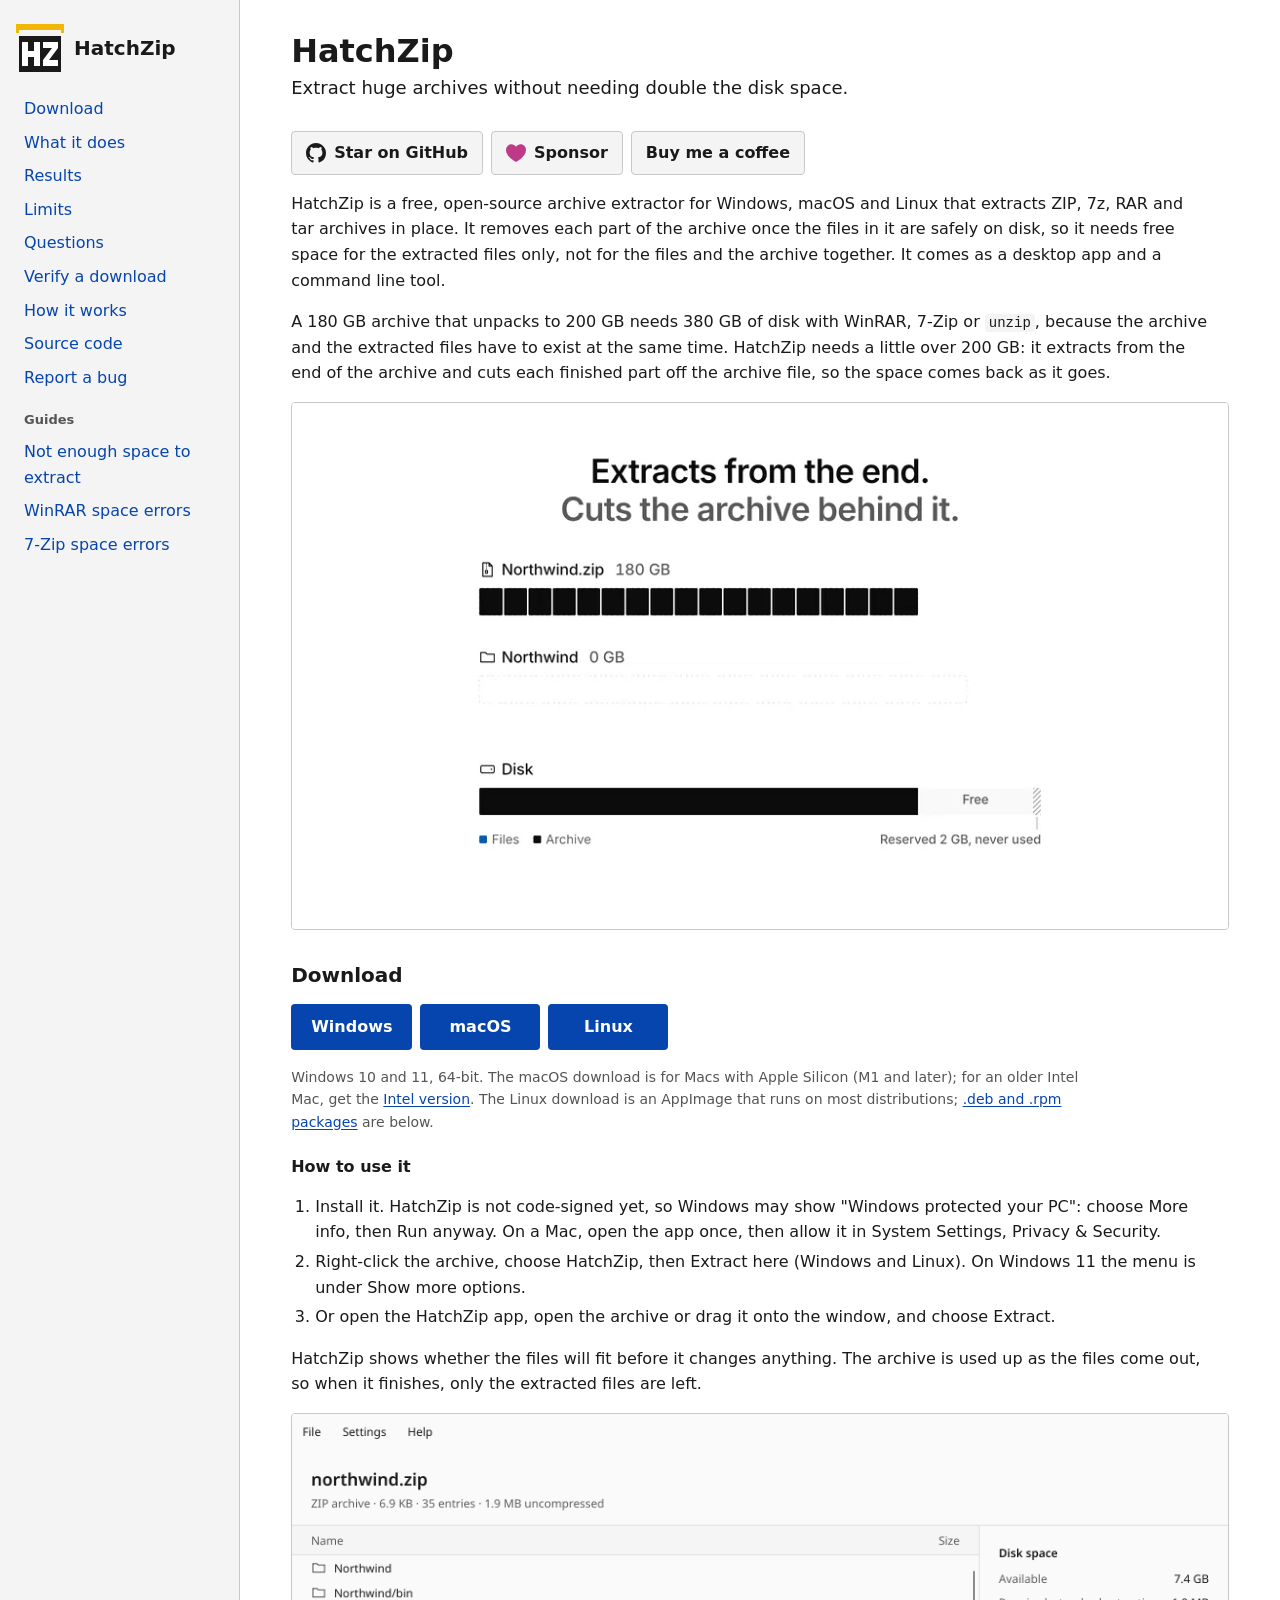
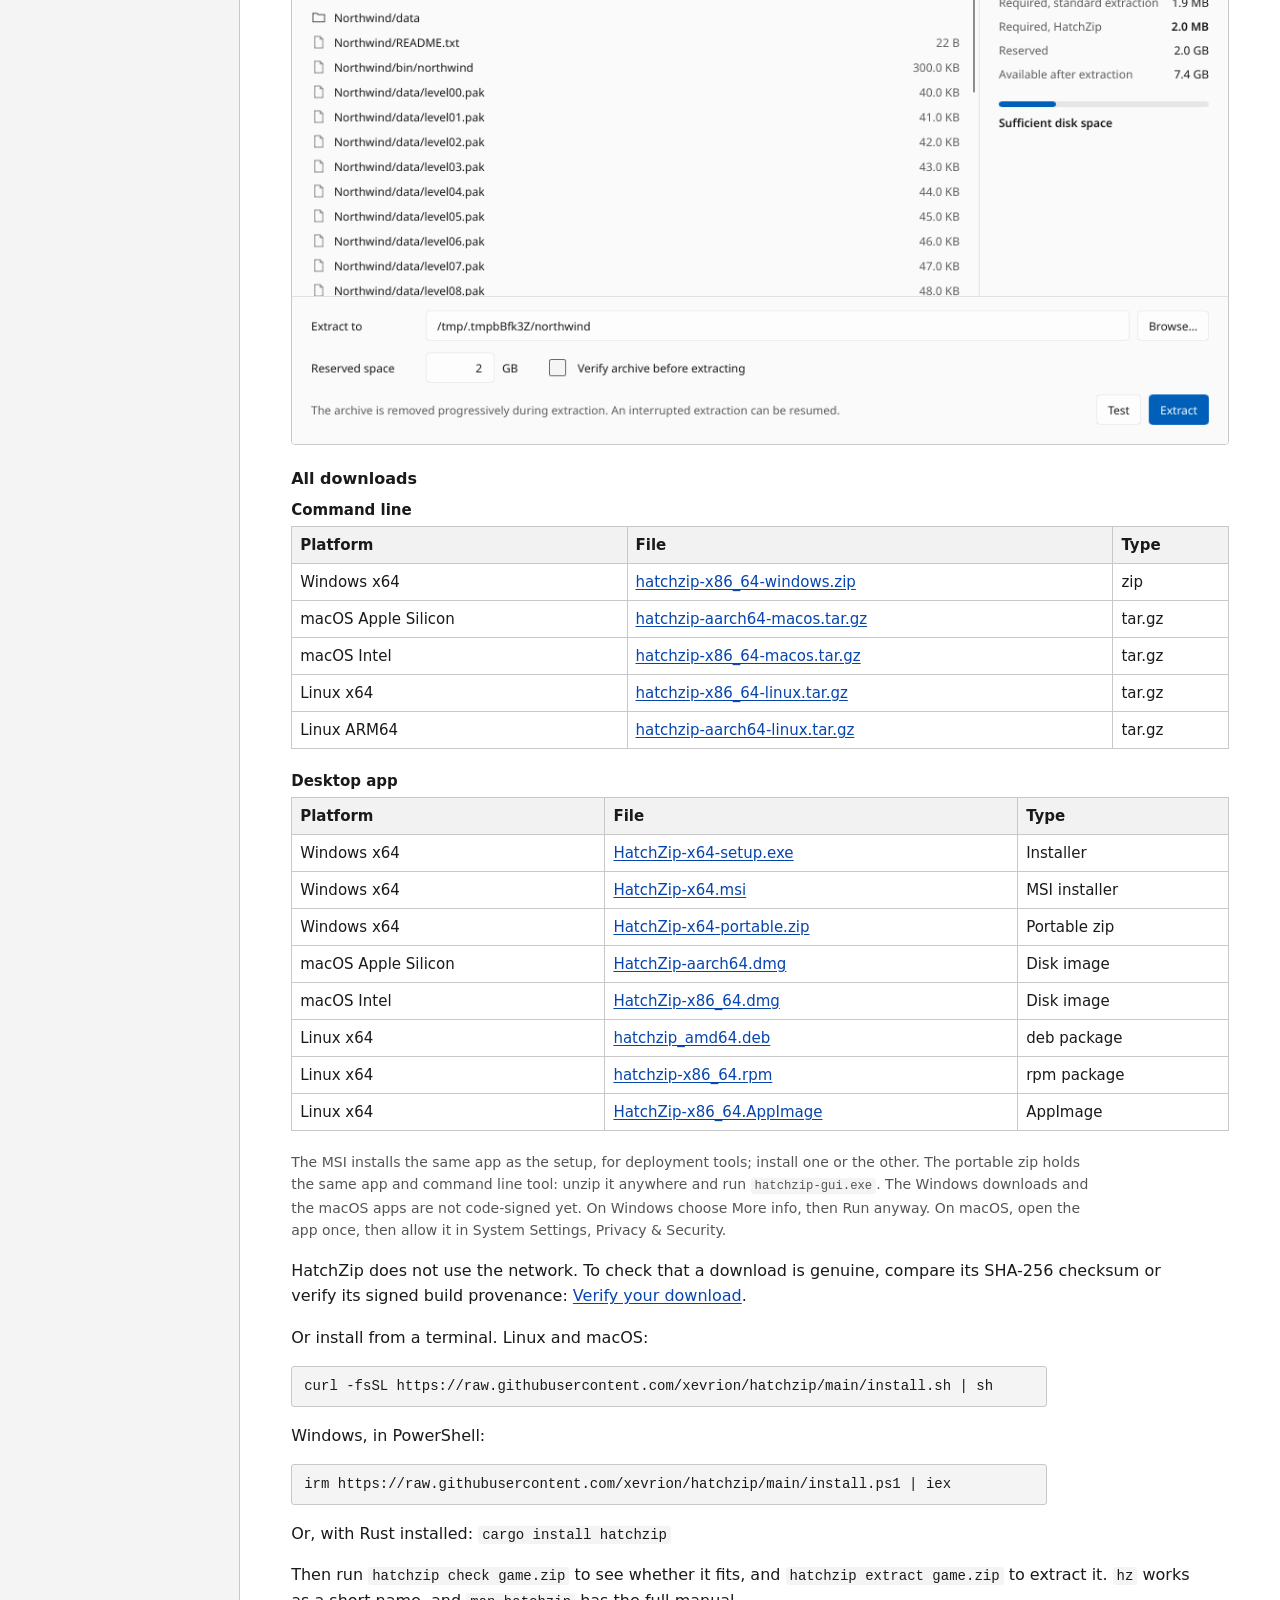
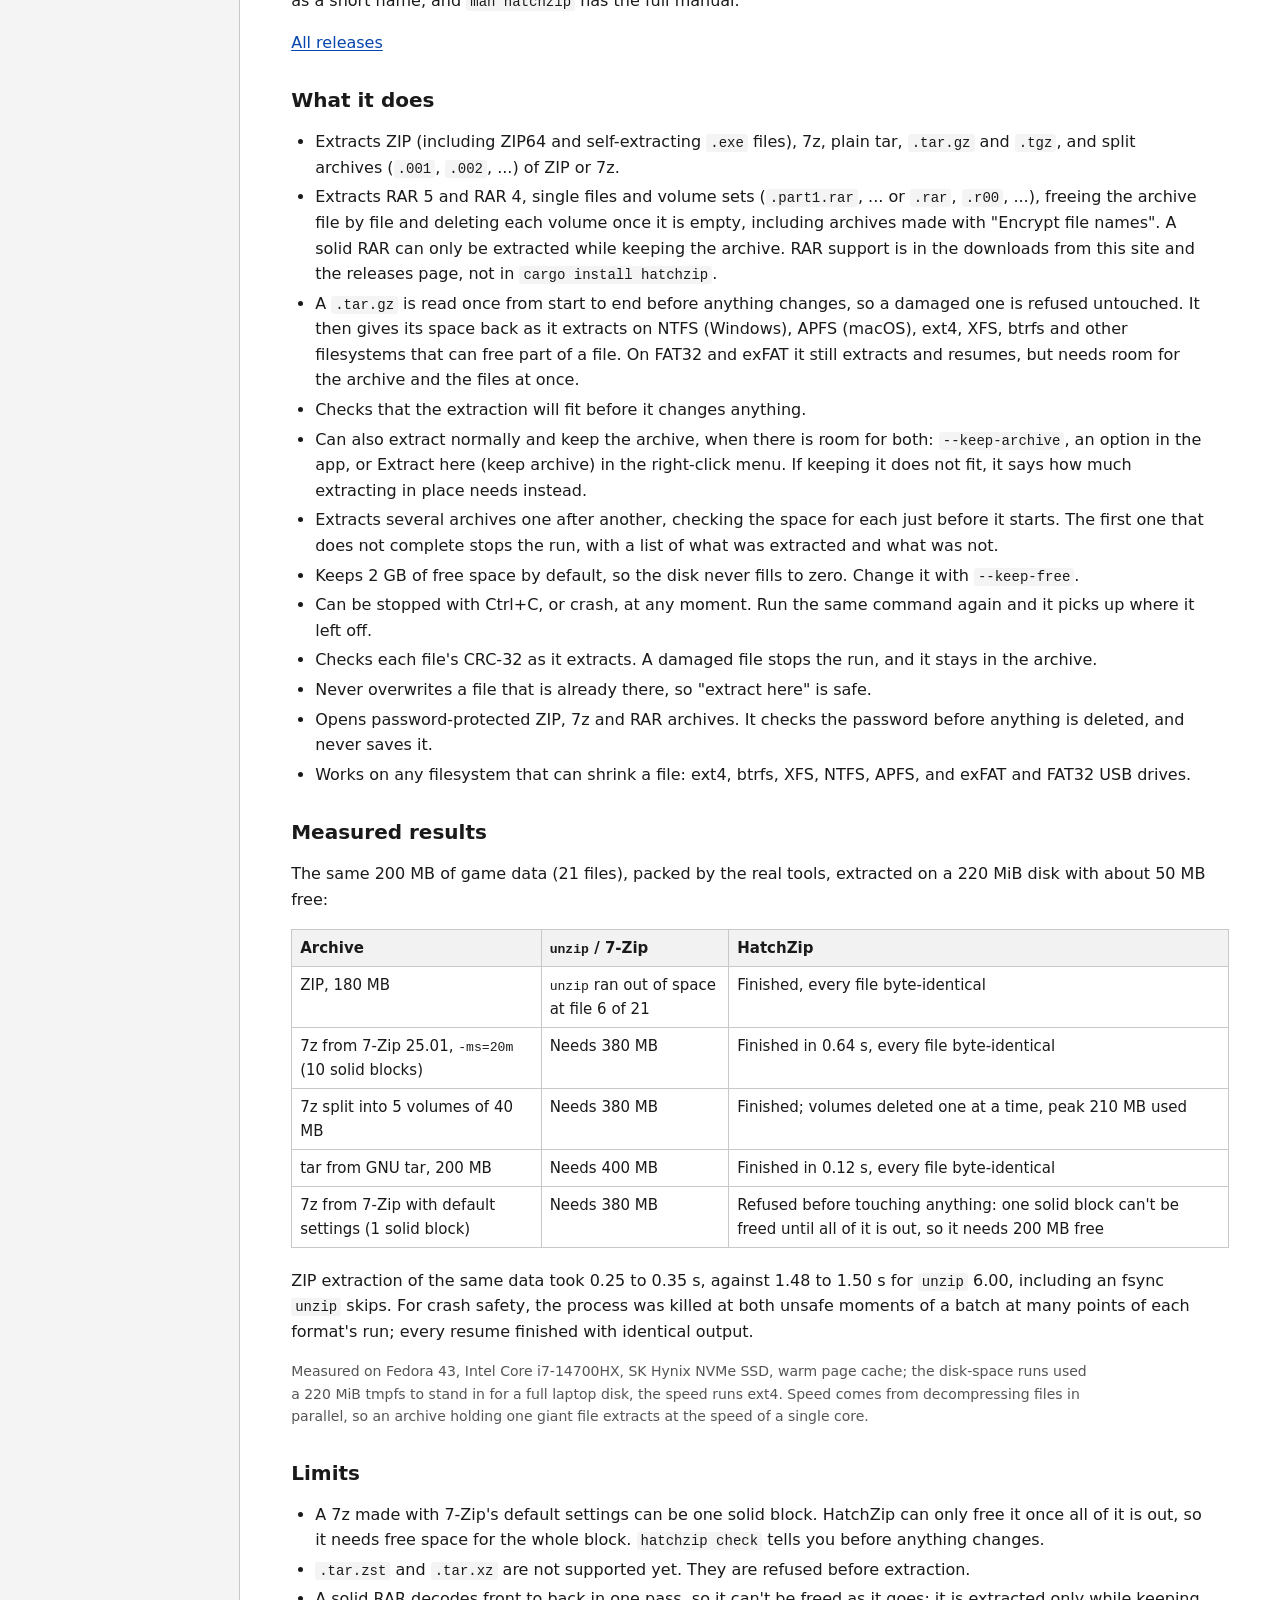
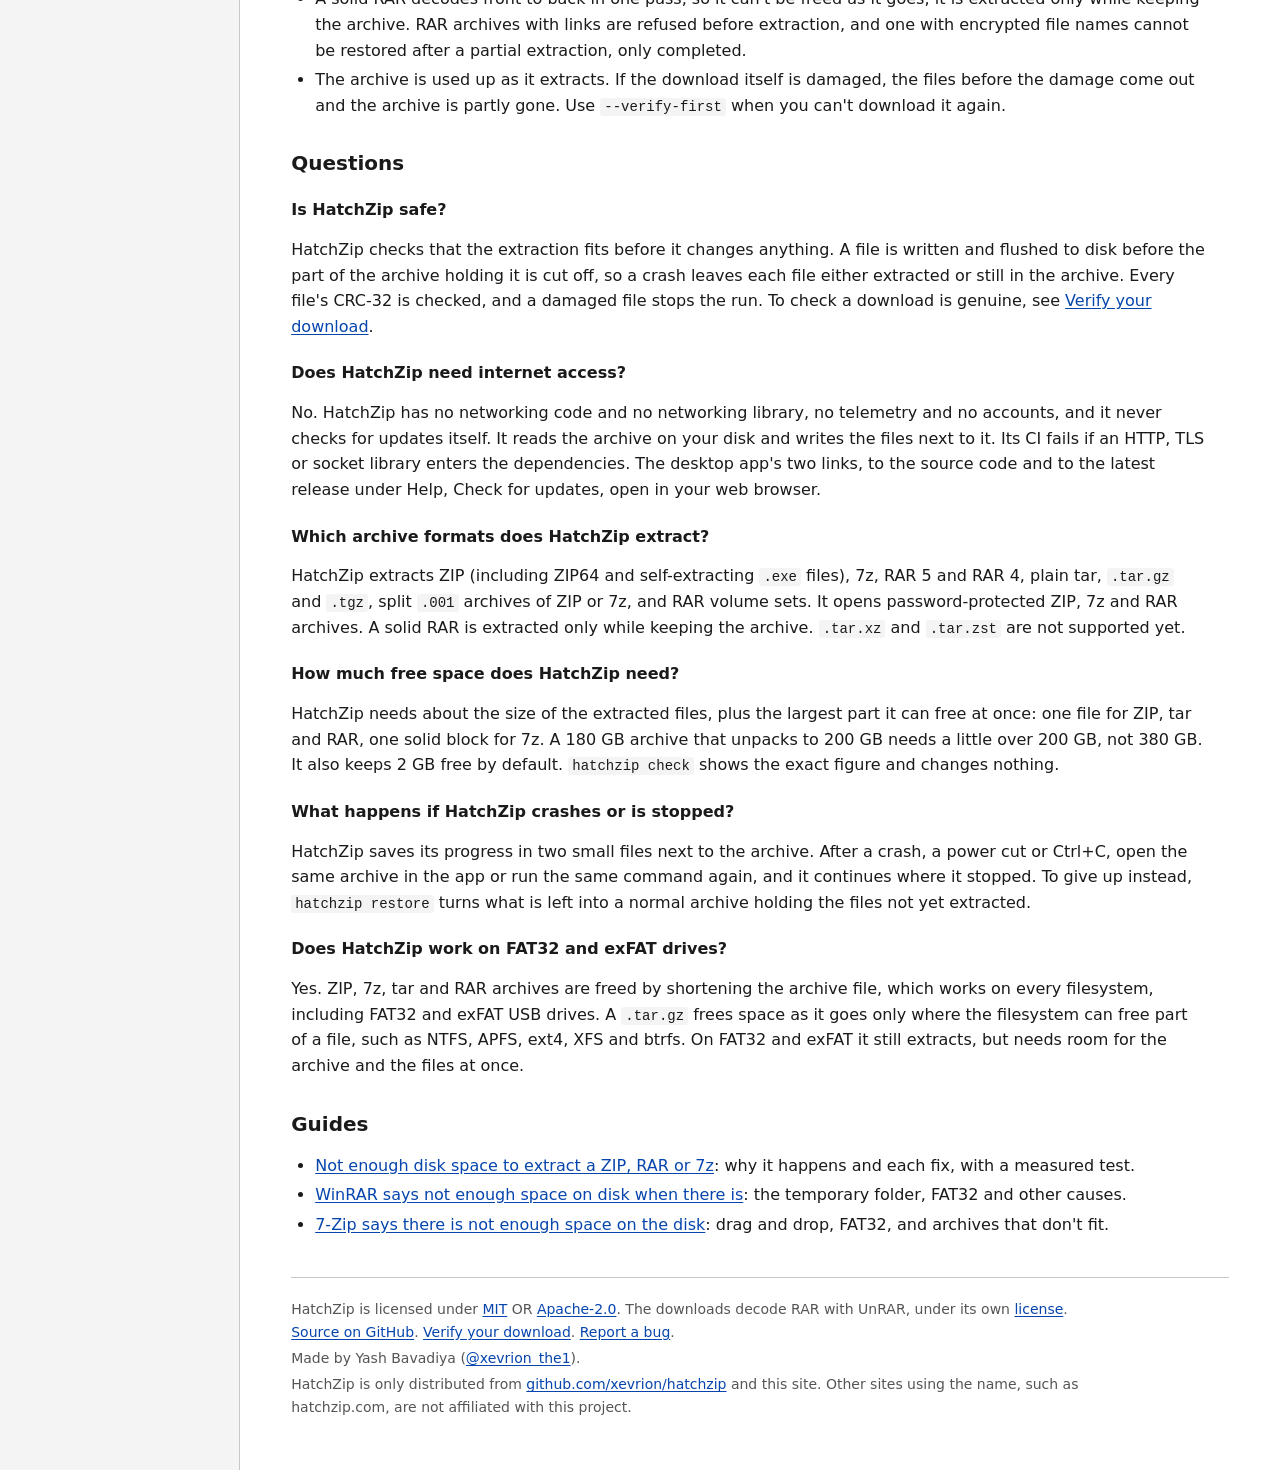
==== site/index.html @ 7f644399 "chore: 0.1.6 manifests and checksums" ====
<!doctype html>
<html lang="en">
<head>
<meta charset="utf-8">
<meta name="viewport" content="width=device-width, initial-scale=1">
<meta http-equiv="Content-Security-Policy" content="default-src 'none'; style-src 'self'; img-src 'self'; base-uri 'none'; form-action 'none'">
<meta name="referrer" content="no-referrer">
<meta name="color-scheme" content="light dark">
<title>HatchZip: extract archives without double the disk space</title>
<meta name="description" content="HatchZip is a free, open-source extractor for ZIP, 7z, RAR and tar that works in place, so it needs free space for the files only, not the archive too.">
<link rel="canonical" href="https://hatchzip.dev/">
<link rel="me" href="https://github.com/xevrion">
<link rel="me" href="https://x.com/xevrion_the1">
<meta property="og:url" content="https://hatchzip.dev/">
<meta property="og:type" content="website">
<meta property="og:site_name" content="HatchZip">
<meta property="og:title" content="HatchZip: extract archives without double the disk space">
<meta property="og:description" content="A free, open-source archive extractor for Windows, macOS and Linux that extracts in place, so it needs free space for the files only.">
<meta property="og:image" content="https://hatchzip.dev/img/og.png">
<meta property="og:image:width" content="1200">
<meta property="og:image:height" content="630">
<meta property="og:image:alt" content="HatchZip: extract huge archives without double the disk space.">
<meta name="twitter:card" content="summary_large_image">
<link rel="alternate" type="text/plain" href="llms.txt" title="HatchZip for language models">
<script type="application/ld+json">
{"@context":"https://schema.org","@graph":[
{"@type":"WebSite","@id":"https://hatchzip.dev/#website","name":"HatchZip","alternateName":"hatchzip.dev","url":"https://hatchzip.dev/","inLanguage":"en"},
{"@type":"SoftwareApplication","@id":"https://hatchzip.dev/#software","name":"HatchZip","alternateName":"hatchzip","description":"A free, open-source archive extractor that extracts ZIP, 7z, RAR, tar and split archives in place, so it needs free space for the extracted files only, not for the files and the archive together.","applicationCategory":"UtilitiesApplication","applicationSubCategory":"Archive extractor","operatingSystem":"Windows 10, Windows 11, macOS, Linux","softwareVersion":"0.1.6","url":"https://hatchzip.dev/","downloadUrl":"https://github.com/xevrion/hatchzip/releases/latest","installUrl":"https://hatchzip.dev/#download","license":["https://github.com/xevrion/hatchzip/blob/main/LICENSE-MIT","https://github.com/xevrion/hatchzip/blob/main/LICENSE-APACHE"],"isAccessibleForFree":true,"offers":{"@type":"Offer","price":"0","priceCurrency":"USD"},"image":"https://hatchzip.dev/img/og.png","screenshot":"https://hatchzip.dev/img/app-light.png","author":{"@type":"Person","@id":"https://hatchzip.dev/#author","name":"Yash Bavadiya","url":"https://x.com/xevrion_the1","sameAs":["https://github.com/xevrion","https://x.com/xevrion_the1"]},"codeRepository":"https://github.com/xevrion/hatchzip","sameAs":["https://github.com/xevrion/hatchzip","https://crates.io/crates/hatchzip"]},
{"@type":"FAQPage","@id":"https://hatchzip.dev/#faq","mainEntity":[
{"@type":"Question","name":"Is HatchZip safe?","acceptedAnswer":{"@type":"Answer","text":"HatchZip checks that the extraction fits before it changes anything. A file is written and flushed to disk before the part of the archive holding it is cut off, so a crash leaves each file either extracted or still in the archive. Every file's CRC-32 is checked, and a damaged file stops the run. To check a download is genuine, see Verify your download."}},
{"@type":"Question","name":"Does HatchZip need internet access?","acceptedAnswer":{"@type":"Answer","text":"No. HatchZip has no networking code and no networking library, no telemetry and no accounts, and it never checks for updates itself. It reads the archive on your disk and writes the files next to it. Its CI fails if an HTTP, TLS or socket library enters the dependencies. The desktop app's two links, to the source code and to the latest release under Help, Check for updates, open in your web browser."}},
{"@type":"Question","name":"Which archive formats does HatchZip extract?","acceptedAnswer":{"@type":"Answer","text":"HatchZip extracts ZIP (including ZIP64 and self-extracting .exe files), 7z, RAR 5 and RAR 4, plain tar, .tar.gz and .tgz, split .001 archives of ZIP or 7z, and RAR volume sets. It opens password-protected ZIP, 7z and RAR archives. A solid RAR is extracted only while keeping the archive. .tar.xz and .tar.zst are not supported yet."}},
{"@type":"Question","name":"How much free space does HatchZip need?","acceptedAnswer":{"@type":"Answer","text":"HatchZip needs about the size of the extracted files, plus the largest part it can free at once: one file for ZIP, tar and RAR, one solid block for 7z. A 180 GB archive that unpacks to 200 GB needs a little over 200 GB, not 380 GB. It also keeps 2 GB free by default. hatchzip check shows the exact figure and changes nothing."}},
{"@type":"Question","name":"What happens if HatchZip crashes or is stopped?","acceptedAnswer":{"@type":"Answer","text":"HatchZip saves its progress in two small files next to the archive. After a crash, a power cut or Ctrl+C, open the same archive in the app or run the same command again, and it continues where it stopped. To give up instead, hatchzip restore turns what is left into a normal archive holding the files not yet extracted."}},
{"@type":"Question","name":"Does HatchZip work on FAT32 and exFAT drives?","acceptedAnswer":{"@type":"Answer","text":"Yes. ZIP, 7z, tar and RAR archives are freed by shortening the archive file, which works on every filesystem, including FAT32 and exFAT USB drives. A .tar.gz frees space as it goes only where the filesystem can free part of a file, such as NTFS, APFS, ext4, XFS and btrfs. On FAT32 and exFAT it still extracts, but needs room for the archive and the files at once."}}
]}
]}
</script>
<link rel="icon" href="favicon.svg" type="image/svg+xml">
<link rel="stylesheet" href="style.css?v=6">
</head>
<body>
<div class="page">
<aside class="side">
<a class="brand" href="./"><img src="favicon.svg" alt="" width="48" height="48"><span>HatchZip</span></a>
<nav aria-label="On this page">
<ul>
<li><a href="#download">Download</a></li>
<li><a href="#features">What it does</a></li>
<li><a href="#results">Results</a></li>
<li><a href="#limits">Limits</a></li>
<li><a href="#faq">Questions</a></li>
<li><a href="verify.html">Verify a download</a></li>
<li><a href="https://github.com/xevrion/hatchzip/blob/main/docs/how-it-works.md">How it works</a></li>
<li><a href="https://github.com/xevrion/hatchzip">Source code</a></li>
<li><a href="https://github.com/xevrion/hatchzip/issues">Report a bug</a></li>
</ul>
<p class="label">Guides</p>
<ul>
<li><a href="not-enough-space-to-extract.html">Not enough space to extract</a></li>
<li><a href="winrar-not-enough-space.html">WinRAR space errors</a></li>
<li><a href="7zip-not-enough-space.html">7-Zip space errors</a></li>
</ul>
</nav>
</aside>

<div class="content">
<header class="top">
<div>
<h1>HatchZip</h1>
<p class="lead">Extract huge archives without needing double the disk space.</p>
</div>
<div class="links">
<a class="gh" href="https://github.com/xevrion/hatchzip"><svg viewBox="0 0 16 16" width="20" height="20" aria-hidden="true"><path fill="currentColor" d="M8 0C3.58 0 0 3.58 0 8c0 3.54 2.29 6.53 5.47 7.59.4.07.55-.17.55-.38 0-.19-.01-.82-.01-1.49-2.01.37-2.53-.49-2.69-.94-.09-.23-.48-.94-.82-1.13-.28-.15-.68-.52-.01-.53.63-.01 1.08.58 1.23.82.72 1.21 1.87.87 2.33.66.07-.52.28-.87.51-1.07-1.78-.2-3.64-.89-3.64-3.95 0-.87.31-1.59.82-2.15-.08-.2-.36-1.02.08-2.12 0 0 .67-.21 2.2.82.64-.18 1.32-.27 2-.27.68 0 1.36.09 2 .27 1.53-1.04 2.2-.82 2.2-.82.44 1.1.16 1.92.08 2.12.51.56.82 1.27.82 2.15 0 3.07-1.87 3.75-3.65 3.95.29.25.54.73.54 1.48 0 1.07-.01 1.93-.01 2.2 0 .21.15.46.55.38A8.013 8.013 0 0016 8c0-4.42-3.58-8-8-8z"/></svg><span>Star on GitHub</span></a>
<a class="gh" href="https://github.com/sponsors/xevrion"><svg viewBox="0 0 16 16" width="20" height="20" aria-hidden="true"><path fill="#bf3989" d="M7.655 14.916v-.001h-.002l-.006-.003-.018-.01a22.066 22.066 0 0 1-3.744-2.584C2.045 10.731 0 8.35 0 5.5 0 2.836 2.086 1 4.25 1 5.797 1 7.153 1.802 8 3.02 8.847 1.802 10.203 1 11.75 1 13.914 1 16 2.836 16 5.5c0 2.85-2.044 5.231-3.886 6.818a22.094 22.094 0 0 1-3.433 2.414 7.152 7.152 0 0 1-.31.17l-.018.01-.008.004a.75.75 0 0 1-.69 0Z"/></svg><span>Sponsor</span></a>
<a class="gh" href="https://ko-fi.com/xevrion"><span>Buy me a coffee</span></a>
</div>
</header>
<main>
<p>HatchZip is a free, open-source archive extractor for Windows, macOS and Linux that extracts ZIP, 7z, RAR and tar archives in place. It removes each part of the archive once the files in it are safely on disk, so it needs free space for the extracted files only, not for the files and the archive together. It comes as a desktop app and a command line tool.</p>
<p>A 180 GB archive that unpacks to 200 GB needs 380 GB of disk with WinRAR, 7-Zip or <code>unzip</code>, because the archive and the extracted files have to exist at the same time. HatchZip needs a little over 200 GB: it extracts from the end of the archive and cuts each finished part off the archive file, so the space comes back as it goes.</p>
<img class="shot" src="img/how.webp" width="960" height="540" alt="An animation: HatchZip extracts the last part of the archive into the folder, then cuts that part off the archive, so the disk never holds the archive and all the files at once.">

<section aria-labelledby="download">
<h2 id="download">Download</h2>
<p class="gets">
<a class="get" href="https://github.com/xevrion/hatchzip/releases/latest/download/HatchZip-x64-setup.exe">Windows</a>
<a class="get" href="https://github.com/xevrion/hatchzip/releases/latest/download/HatchZip-aarch64.dmg">macOS</a>
<a class="get" href="https://github.com/xevrion/hatchzip/releases/latest/download/HatchZip-x86_64.AppImage">Linux</a>
</p>
<p class="note">Windows 10 and 11, 64-bit. The macOS download is for Macs with Apple Silicon (M1 and later); for an older Intel Mac, get the <a href="https://github.com/xevrion/hatchzip/releases/latest/download/HatchZip-x86_64.dmg">Intel version</a>. The Linux download is an AppImage that runs on most distributions; <a href="#all-downloads">.deb and .rpm packages</a> are below.</p>

<h3>How to use it</h3>
<ol>
<li>Install it. HatchZip is not code-signed yet, so Windows may show "Windows protected your PC": choose More info, then Run anyway. On a Mac, open the app once, then allow it in System Settings, Privacy &amp; Security.</li>
<li>Right-click the archive, choose HatchZip, then Extract here (Windows and Linux). On Windows 11 the menu is under Show more options.</li>
<li>Or open the HatchZip app, open the archive or drag it onto the window, and choose Extract.</li>
</ol>
<p>HatchZip shows whether the files will fit before it changes anything. The archive is used up as the files come out, so when it finishes, only the extracted files are left.</p>
<picture>
<source srcset="img/app-dark.png" media="(prefers-color-scheme: dark)">
<img class="shot" src="img/app-light.png" width="980" height="660" alt="The HatchZip window with an archive open: the list of files on the left, and on the right the disk space it needs, compared with a standard extraction.">
</picture>

<h3 id="all-downloads">All downloads</h3>
<table class="stack">
<caption>Command line</caption>
<thead>
<tr><th scope="col">Platform</th><th scope="col">File</th><th scope="col">Type</th></tr>
</thead>
<tbody>
<tr><th scope="row">Windows x64</th><td data-label="File"><a href="https://github.com/xevrion/hatchzip/releases/latest/download/hatchzip-x86_64-windows.zip">hatchzip-x86_64-windows.zip</a></td><td data-label="Type">zip</td></tr>
<tr><th scope="row">macOS Apple Silicon</th><td data-label="File"><a href="https://github.com/xevrion/hatchzip/releases/latest/download/hatchzip-aarch64-macos.tar.gz">hatchzip-aarch64-macos.tar.gz</a></td><td data-label="Type">tar.gz</td></tr>
<tr><th scope="row">macOS Intel</th><td data-label="File"><a href="https://github.com/xevrion/hatchzip/releases/latest/download/hatchzip-x86_64-macos.tar.gz">hatchzip-x86_64-macos.tar.gz</a></td><td data-label="Type">tar.gz</td></tr>
<tr><th scope="row">Linux x64</th><td data-label="File"><a href="https://github.com/xevrion/hatchzip/releases/latest/download/hatchzip-x86_64-linux.tar.gz">hatchzip-x86_64-linux.tar.gz</a></td><td data-label="Type">tar.gz</td></tr>
<tr><th scope="row">Linux ARM64</th><td data-label="File"><a href="https://github.com/xevrion/hatchzip/releases/latest/download/hatchzip-aarch64-linux.tar.gz">hatchzip-aarch64-linux.tar.gz</a></td><td data-label="Type">tar.gz</td></tr>
</tbody>
</table>

<table class="stack">
<caption>Desktop app</caption>
<thead>
<tr><th scope="col">Platform</th><th scope="col">File</th><th scope="col">Type</th></tr>
</thead>
<tbody>
<tr><th scope="row">Windows x64</th><td data-label="File"><a href="https://github.com/xevrion/hatchzip/releases/latest/download/HatchZip-x64-setup.exe">HatchZip-x64-setup.exe</a></td><td data-label="Type">Installer</td></tr>
<tr><th scope="row">Windows x64</th><td data-label="File"><a href="https://github.com/xevrion/hatchzip/releases/latest/download/HatchZip-x64.msi">HatchZip-x64.msi</a></td><td data-label="Type">MSI installer</td></tr>
<tr><th scope="row">Windows x64</th><td data-label="File"><a href="https://github.com/xevrion/hatchzip/releases/latest/download/HatchZip-x64-portable.zip">HatchZip-x64-portable.zip</a></td><td data-label="Type">Portable zip</td></tr>
<tr><th scope="row">macOS Apple Silicon</th><td data-label="File"><a href="https://github.com/xevrion/hatchzip/releases/latest/download/HatchZip-aarch64.dmg">HatchZip-aarch64.dmg</a></td><td data-label="Type">Disk image</td></tr>
<tr><th scope="row">macOS Intel</th><td data-label="File"><a href="https://github.com/xevrion/hatchzip/releases/latest/download/HatchZip-x86_64.dmg">HatchZip-x86_64.dmg</a></td><td data-label="Type">Disk image</td></tr>
<tr><th scope="row">Linux x64</th><td data-label="File"><a href="https://github.com/xevrion/hatchzip/releases/latest/download/hatchzip_amd64.deb">hatchzip_amd64.deb</a></td><td data-label="Type">deb package</td></tr>
<tr><th scope="row">Linux x64</th><td data-label="File"><a href="https://github.com/xevrion/hatchzip/releases/latest/download/hatchzip-x86_64.rpm">hatchzip-x86_64.rpm</a></td><td data-label="Type">rpm package</td></tr>
<tr><th scope="row">Linux x64</th><td data-label="File"><a href="https://github.com/xevrion/hatchzip/releases/latest/download/HatchZip-x86_64.AppImage">HatchZip-x86_64.AppImage</a></td><td data-label="Type">AppImage</td></tr>
</tbody>
</table>
<p class="note">The MSI installs the same app as the setup, for deployment tools; install one or the other. The portable zip holds the same app and command line tool: unzip it anywhere and run <code>hatchzip-gui.exe</code>. The Windows downloads and the macOS apps are not code-signed yet. On Windows choose More info, then Run anyway. On macOS, open the app once, then allow it in System Settings, Privacy &amp; Security.</p>
<p>HatchZip does not use the network. To check that a download is genuine, compare its SHA-256 checksum or verify its signed build provenance: <a href="verify.html">Verify your download</a>.</p>

<p>Or install from a terminal. Linux and macOS:</p>
<pre><code>curl -fsSL https://raw.githubusercontent.com/xevrion/hatchzip/main/install.sh | sh</code></pre>
<p>Windows, in PowerShell:</p>
<pre><code>irm https://raw.githubusercontent.com/xevrion/hatchzip/main/install.ps1 | iex</code></pre>
<p>Or, with Rust installed: <code>cargo install hatchzip</code></p>
<p>Then run <code>hatchzip check game.zip</code> to see whether it fits, and <code>hatchzip extract game.zip</code> to extract it. <code>hz</code> works as a short name, and <code>man hatchzip</code> has the full manual.</p>
<p><a href="https://github.com/xevrion/hatchzip/releases">All releases</a></p>
</section>

<section aria-labelledby="features">
<h2 id="features">What it does</h2>
<ul>
<li>Extracts ZIP (including ZIP64 and self-extracting <code>.exe</code> files), 7z, plain tar, <code>.tar.gz</code> and <code>.tgz</code>, and split archives (<code>.001</code>, <code>.002</code>, ...) of ZIP or 7z.</li>
<li>Extracts RAR 5 and RAR 4, single files and volume sets (<code>.part1.rar</code>, ... or <code>.rar</code>, <code>.r00</code>, ...), freeing the archive file by file and deleting each volume once it is empty, including archives made with "Encrypt file names". A solid RAR can only be extracted while keeping the archive. RAR support is in the downloads from this site and the releases page, not in <code>cargo install hatchzip</code>.</li>
<li>A <code>.tar.gz</code> is read once from start to end before anything changes, so a damaged one is refused untouched. It then gives its space back as it extracts on NTFS (Windows), APFS (macOS), ext4, XFS, btrfs and other filesystems that can free part of a file. On FAT32 and exFAT it still extracts and resumes, but needs room for the archive and the files at once.</li>
<li>Checks that the extraction will fit before it changes anything.</li>
<li>Can also extract normally and keep the archive, when there is room for both: <code>--keep-archive</code>, an option in the app, or Extract here (keep archive) in the right-click menu. If keeping it does not fit, it says how much extracting in place needs instead.</li>
<li>Extracts several archives one after another, checking the space for each just before it starts. The first one that does not complete stops the run, with a list of what was extracted and what was not.</li>
<li>Keeps 2 GB of free space by default, so the disk never fills to zero. Change it with <code>--keep-free</code>.</li>
<li>Can be stopped with Ctrl+C, or crash, at any moment. Run the same command again and it picks up where it left off.</li>
<li>Checks each file's CRC-32 as it extracts. A damaged file stops the run, and it stays in the archive.</li>
<li>Never overwrites a file that is already there, so "extract here" is safe.</li>
<li>Opens password-protected ZIP, 7z and RAR archives. It checks the password before anything is deleted, and never saves it.</li>
<li>Works on any filesystem that can shrink a file: ext4, btrfs, XFS, NTFS, APFS, and exFAT and FAT32 USB drives.</li>
</ul>
</section>

<section aria-labelledby="results">
<h2 id="results">Measured results</h2>
<p>The same 200 MB of game data (21 files), packed by the real tools, extracted on a 220 MiB disk with about 50 MB free:</p>
<table class="stack">
<thead>
<tr><th scope="col">Archive</th><th scope="col"><code>unzip</code> / <span class="nw">7-Zip</span></th><th scope="col">HatchZip</th></tr>
</thead>
<tbody>
<tr><th scope="row">ZIP, 180 MB</th><td data-label="unzip / 7-Zip"><code>unzip</code> ran out of space at file 6 of 21</td><td data-label="HatchZip">Finished, every file byte-identical</td></tr>
<tr><th scope="row">7z from <span class="nw">7-Zip</span> 25.01, <code>-ms=20m</code> (10 solid blocks)</th><td data-label="unzip / 7-Zip">Needs 380 MB</td><td data-label="HatchZip">Finished in 0.64 s, every file byte-identical</td></tr>
<tr><th scope="row">7z split into 5 volumes of 40 MB</th><td data-label="unzip / 7-Zip">Needs 380 MB</td><td data-label="HatchZip">Finished; volumes deleted one at a time, peak 210 MB used</td></tr>
<tr><th scope="row">tar from GNU tar, 200 MB</th><td data-label="unzip / 7-Zip">Needs 400 MB</td><td data-label="HatchZip">Finished in 0.12 s, every file byte-identical</td></tr>
<tr><th scope="row">7z from <span class="nw">7-Zip</span> with default settings (1 solid block)</th><td data-label="unzip / 7-Zip">Needs 380 MB</td><td data-label="HatchZip">Refused before touching anything: one solid block can't be freed until all of it is out, so it needs 200 MB free</td></tr>
</tbody>
</table>
<p>ZIP extraction of the same data took 0.25 to 0.35 s, against 1.48 to 1.50 s for <code>unzip</code> 6.00, including an fsync <code>unzip</code> skips. For crash safety, the process was killed at both unsafe moments of a batch at many points of each format's run; every resume finished with identical output.</p>
<p class="note">Measured on Fedora 43, Intel Core i7-14700HX, SK Hynix NVMe SSD, warm page cache; the disk-space runs used a 220 MiB tmpfs to stand in for a full laptop disk, the speed runs ext4. Speed comes from decompressing files in parallel, so an archive holding one giant file extracts at the speed of a single core.</p>
</section>

<section aria-labelledby="limits">
<h2 id="limits">Limits</h2>
<ul>
<li>A 7z made with 7-Zip's default settings can be one solid block. HatchZip can only free it once all of it is out, so it needs free space for the whole block. <code>hatchzip check</code> tells you before anything changes.</li>
<li><code>.tar.zst</code> and <code>.tar.xz</code> are not supported yet. They are refused before extraction.</li>
<li>A solid RAR decodes front to back in one pass, so it can't be freed as it goes; it is extracted only while keeping the archive. RAR archives with links are refused before extraction, and one with encrypted file names cannot be restored after a partial extraction, only completed.</li>
<li>The archive is used up as it extracts. If the download itself is damaged, the files before the damage come out and the archive is partly gone. Use <code>--verify-first</code> when you can't download it again.</li>
</ul>
</section>

<section aria-labelledby="faq">
<h2 id="faq">Questions</h2>
<h3>Is HatchZip safe?</h3>
<p>HatchZip checks that the extraction fits before it changes anything. A file is written and flushed to disk before the part of the archive holding it is cut off, so a crash leaves each file either extracted or still in the archive. Every file's CRC-32 is checked, and a damaged file stops the run. To check a download is genuine, see <a href="verify.html">Verify your download</a>.</p>
<h3>Does HatchZip need internet access?</h3>
<p>No. HatchZip has no networking code and no networking library, no telemetry and no accounts, and it never checks for updates itself. It reads the archive on your disk and writes the files next to it. Its CI fails if an HTTP, TLS or socket library enters the dependencies. The desktop app's two links, to the source code and to the latest release under Help, Check for updates, open in your web browser.</p>
<h3>Which archive formats does HatchZip extract?</h3>
<p>HatchZip extracts ZIP (including ZIP64 and self-extracting <code>.exe</code> files), 7z, RAR 5 and RAR 4, plain tar, <code>.tar.gz</code> and <code>.tgz</code>, split <code>.001</code> archives of ZIP or 7z, and RAR volume sets. It opens password-protected ZIP, 7z and RAR archives. A solid RAR is extracted only while keeping the archive. <code>.tar.xz</code> and <code>.tar.zst</code> are not supported yet.</p>
<h3>How much free space does HatchZip need?</h3>
<p>HatchZip needs about the size of the extracted files, plus the largest part it can free at once: one file for ZIP, tar and RAR, one solid block for 7z. A 180 GB archive that unpacks to 200 GB needs a little over 200 GB, not 380 GB. It also keeps 2 GB free by default. <code>hatchzip check</code> shows the exact figure and changes nothing.</p>
<h3>What happens if HatchZip crashes or is stopped?</h3>
<p>HatchZip saves its progress in two small files next to the archive. After a crash, a power cut or Ctrl+C, open the same archive in the app or run the same command again, and it continues where it stopped. To give up instead, <code>hatchzip restore</code> turns what is left into a normal archive holding the files not yet extracted.</p>
<h3>Does HatchZip work on FAT32 and exFAT drives?</h3>
<p>Yes. ZIP, 7z, tar and RAR archives are freed by shortening the archive file, which works on every filesystem, including FAT32 and exFAT USB drives. A <code>.tar.gz</code> frees space as it goes only where the filesystem can free part of a file, such as NTFS, APFS, ext4, XFS and btrfs. On FAT32 and exFAT it still extracts, but needs room for the archive and the files at once.</p>
</section>

<section aria-labelledby="guides">
<h2 id="guides">Guides</h2>
<ul>
<li><a href="not-enough-space-to-extract.html">Not enough disk space to extract a ZIP, RAR or 7z</a>: why it happens and each fix, with a measured test.</li>
<li><a href="winrar-not-enough-space.html">WinRAR says not enough space on disk when there is</a>: the temporary folder, FAT32 and other causes.</li>
<li><a href="7zip-not-enough-space.html">7-Zip says there is not enough space on the disk</a>: drag and drop, FAT32, and archives that don't fit.</li>
</ul>
</section>
</main>

<footer>
<p>HatchZip is licensed under <a href="https://github.com/xevrion/hatchzip/blob/main/LICENSE-MIT">MIT</a> OR <a href="https://github.com/xevrion/hatchzip/blob/main/LICENSE-APACHE">Apache-2.0</a>. The downloads decode RAR with UnRAR, under its own <a href="https://github.com/xevrion/hatchzip/blob/main/LICENSE-UNRAR">license</a>. <a href="https://github.com/xevrion/hatchzip">Source on GitHub</a>. <a href="verify.html">Verify your download</a>. <a href="https://github.com/xevrion/hatchzip/issues">Report a bug</a>.</p>
<p>Made by Yash Bavadiya (<a href="https://x.com/xevrion_the1">@xevrion_the1</a>).</p>
<p>HatchZip is only distributed from <a href="https://github.com/xevrion/hatchzip/releases">github.com/xevrion/hatchzip</a> and this site. Other sites using the name, such as hatchzip.com, are not affiliated with this project.</p>
</footer>
</div>
</div>
</body>
</html>
---- site/style.css ----
:root {
  color-scheme: light dark;
  --bg: #ffffff;
  --side: #f4f4f4;
  --fg: #1a1a1a;
  --muted: #555555;
  --link: #0645ad;
  --line: #c8c8c8;
  --head: #f2f2f2;
  --code: #f4f4f4;
}

@media (prefers-color-scheme: dark) {
  :root {
    --bg: #121212;
    --side: #1a1a1a;
    --fg: #e6e6e6;
    --muted: #a8a8a8;
    --link: #8ab4f8;
    --line: #444444;
    --head: #1e1e1e;
    --code: #1e1e1e;
  }
}

* { box-sizing: border-box; }

html {
  -webkit-text-size-adjust: 100%;
  text-size-adjust: 100%;
  scroll-padding-top: 16px;
}

body {
  margin: 0;
  background: var(--bg);
  color: var(--fg);
  font-family: system-ui, -apple-system, "Segoe UI", Roboto, "Helvetica Neue", Arial, sans-serif;
  font-size: 1rem;
  line-height: 1.6;
}

/* A fixed menu on the left and the text beside it, the way 7-Zip's own site
   is laid out, across the full width of the window. Running text stays at a
   comfortable line length; tables use the whole width. */
.page {
  display: grid;
  grid-template-columns: 240px minmax(0, 1fr);
  min-height: 100vh;
}

.side {
  background: var(--side);
  border-right: 1px solid var(--line);
  padding: 24px 16px;
}

.side nav {
  position: sticky;
  top: 24px;
}

.brand {
  display: flex;
  align-items: center;
  gap: 10px;
  color: var(--fg);
  font-weight: 700;
  font-size: 1.25rem;
  text-decoration: none;
  margin: 0 0 20px;
}

.brand img { display: block; }

.side ul {
  list-style: none;
  margin: 0;
  padding: 0;
}

.side li { margin: 0; }

.side nav a {
  display: block;
  padding: 4px 8px;
  border-radius: 3px;
  text-decoration: none;
}

.side nav a:hover { background: var(--head); text-decoration: underline; }
.side nav a[aria-current="page"] { color: var(--fg); font-weight: 600; }

/* A small heading between groups of menu links. */
.side .label {
  margin: 16px 8px 4px;
  color: var(--muted);
  font-size: 0.8125rem;
  font-weight: 600;
}

.content {
  padding: 32px clamp(16px, 4vw, 64px) 48px;
}

.content p, .content ul, .content ol, .content pre { max-width: 90ch; }

h1 { font-size: 2rem; line-height: 1.2; margin: 0 0 4px; }
h2 { font-size: 1.25rem; line-height: 1.3; margin: 32px 0 8px; }
h3 { font-size: 1rem; line-height: 1.3; margin: 24px 0 8px; }

/* Title on the left, the GitHub link on the right; stacked on phones. */
.top {
  display: flex;
  flex-wrap: wrap;
  align-items: flex-start;
  justify-content: space-between;
  gap: 12px 24px;
}

a.gh {
  display: inline-flex;
  align-items: center;
  gap: 8px;
  padding: 8px 14px;
  border: 1px solid var(--line);
  border-radius: 4px;
  background: var(--side);
  color: var(--fg);
  font-weight: 600;
  text-decoration: none;
  white-space: nowrap;
}
a.gh:hover { background: var(--head); text-decoration: underline; }

.links { display: flex; flex-wrap: wrap; gap: 8px; }

img.shot {
  display: block;
  max-width: 100%;
  height: auto;
  margin: 16px 0 24px;
  border: 1px solid var(--line);
  border-radius: 4px;
}

/* The download most visitors need, one per system. */
.gets { display: flex; flex-wrap: wrap; gap: 8px; }
a.get {
  display: inline-block;
  min-width: 120px;
  text-align: center;
  padding: 10px 20px;
  border-radius: 4px;
  background: var(--link);
  color: var(--bg);
  font-weight: bold;
  text-decoration: none;
}
a.get:hover { text-decoration: underline; }

.lead { font-size: 1.125rem; margin: 0 0 16px; }

/* Guides: the path above the title, the short answer under it, and the
   author line. */
.crumbs { margin: 0 0 8px; font-size: 0.875rem; color: var(--muted); }
.crumbs ol { display: flex; flex-wrap: wrap; gap: 4px; list-style: none; margin: 0; padding: 0; }
.crumbs li { margin: 0; }
.crumbs li + li::before { content: "/"; margin-right: 4px; }

.content p.answer {
  max-width: 80ch;
  margin: 16px 0;
  padding: 2px 0 2px 14px;
  border-left: 3px solid var(--link);
  font-size: 1.0625rem;
}
.note, small, footer { color: var(--muted); }
.note { font-size: 0.875rem; }

a { color: var(--link); text-underline-offset: 2px; }

a:focus-visible {
  outline: 2px solid var(--link);
  outline-offset: 2px;
  border-radius: 2px;
}

code, pre {
  font-family: ui-monospace, SFMono-Regular, Menlo, Consolas, "Liberation Mono", monospace;
  font-size: 0.875em;
}

code {
  background: var(--code);
  padding: 1px 4px;
  border-radius: 3px;
  white-space: nowrap;
}

pre {
  background: var(--code);
  border: 1px solid var(--line);
  border-radius: 3px;
  padding: 8px 12px;
  margin: 0 0 16px;
  white-space: pre-wrap;
  overflow-wrap: anywhere;
}

pre code { padding: 0; background: none; font-size: 1em; white-space: inherit; }

ul, ol { padding-left: 24px; }
li { margin: 4px 0; }

table {
  border-collapse: collapse;
  width: 100%;
  margin: 0 0 20px;
  font-size: 0.9375rem;
}

caption {
  text-align: left;
  font-weight: 600;
  padding: 0 0 4px;
}

th, td {
  border: 1px solid var(--line);
  padding: 6px 8px;
  text-align: left;
  vertical-align: top;
}

thead th { background: var(--head); }
tbody th { font-weight: normal; }
td a, .nw { white-space: nowrap; }
th code, td code { background: none; padding: 0; }

/* SHA-256 values are 64 characters with no break opportunity; let them wrap
   rather than push the table off a narrow screen. */
.hashes code { white-space: normal; overflow-wrap: anywhere; }

footer {
  margin-top: 40px;
  padding-top: 16px;
  border-top: 1px solid var(--line);
  font-size: 0.875rem;
}

footer p { margin: 4px 0; }

/* Phones: the menu becomes a bar on top. */
@media (max-width: 760px) {
  .page { display: block; }

  .side {
    border-right: none;
    border-bottom: 1px solid var(--line);
    padding: 12px 16px;
  }

  .side nav { position: static; }

  .brand { margin: 0 0 8px; font-size: 1.125rem; }
  .brand img { width: 32px; height: 32px; }

  .side ul {
    display: flex;
    flex-wrap: wrap;
    gap: 2px 4px;
  }

  .side nav a { padding: 2px 6px; }

  .side .label { margin: 8px 6px 2px; }

  .content { padding: 16px 16px 32px; }

  h1 { font-size: 1.75rem; }
}

/* Small phones: each table row becomes a small card, so nothing has to
   scroll sideways. */
@media (max-width: 560px) {
  .gets a.get { flex: 1 1 0; min-width: 0; padding: 10px 8px; }

  table.stack thead { display: none; }

  table.stack,
  table.stack tbody,
  table.stack tr,
  table.stack th,
  table.stack td {
    display: block;
    width: 100%;
  }

  table.stack tr {
    border: 1px solid var(--line);
    border-radius: 3px;
    padding: 6px 10px;
    margin: 0 0 8px;
  }

  table.stack th,
  table.stack td {
    border: none;
    padding: 1px 0;
  }

  table.stack caption { display: block; width: 100%; }

  table.stack tbody th { font-weight: 600; }

  table.stack td[data-label]::before {
    content: attr(data-label) ": ";
    color: var(--muted);
  }

  td a { white-space: normal; overflow-wrap: anywhere; }
}
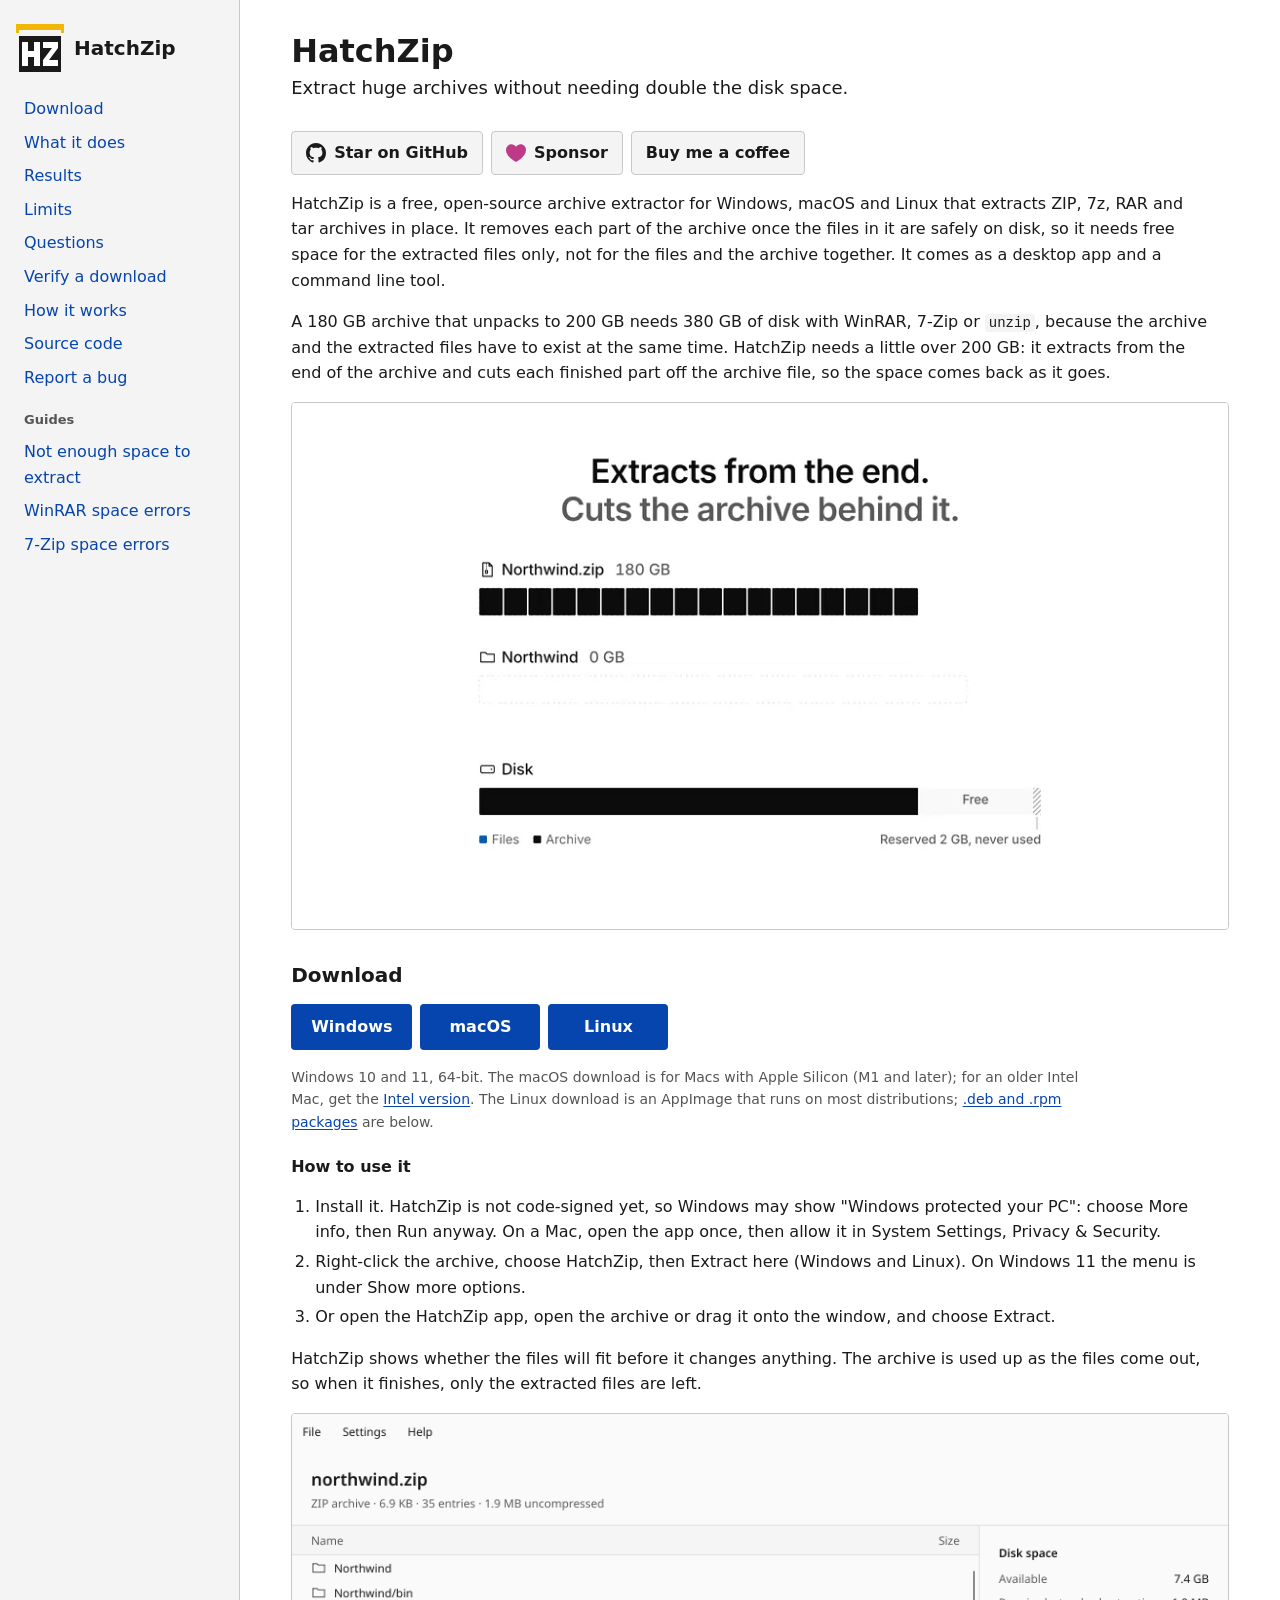
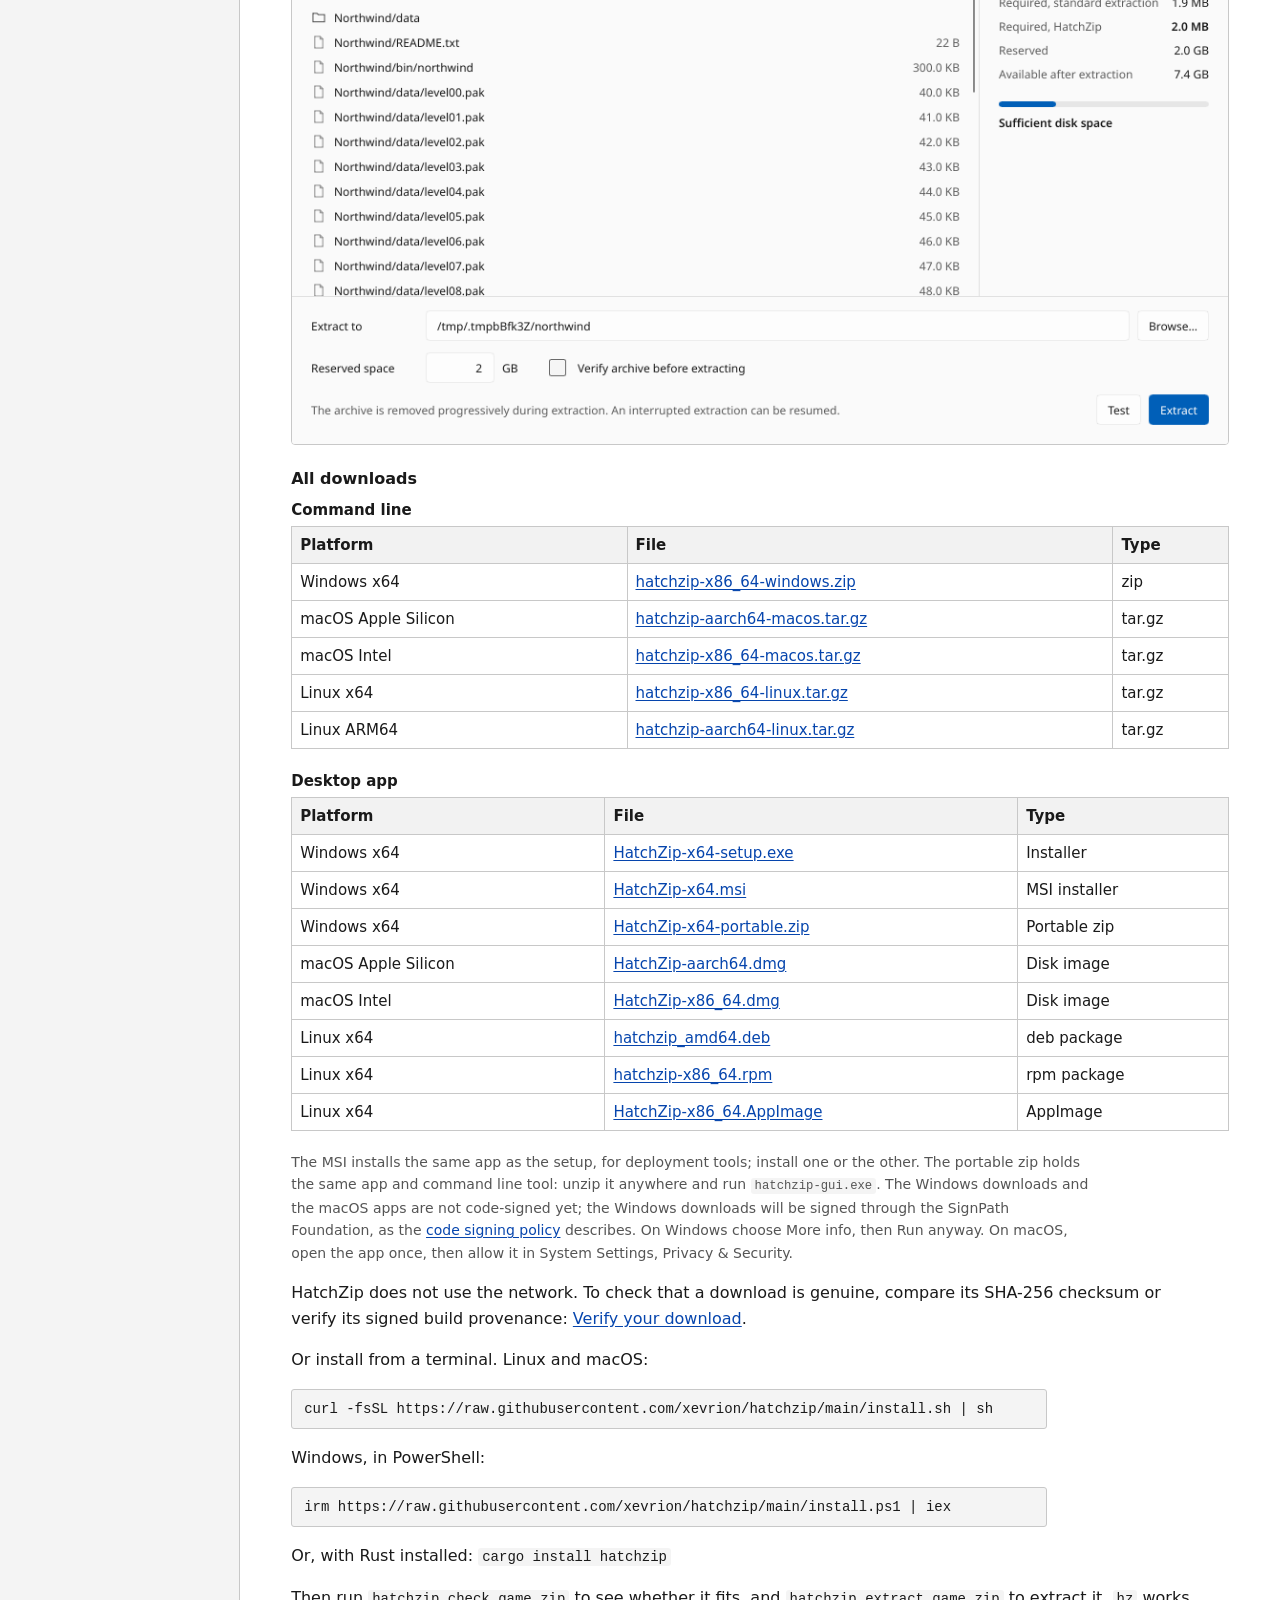
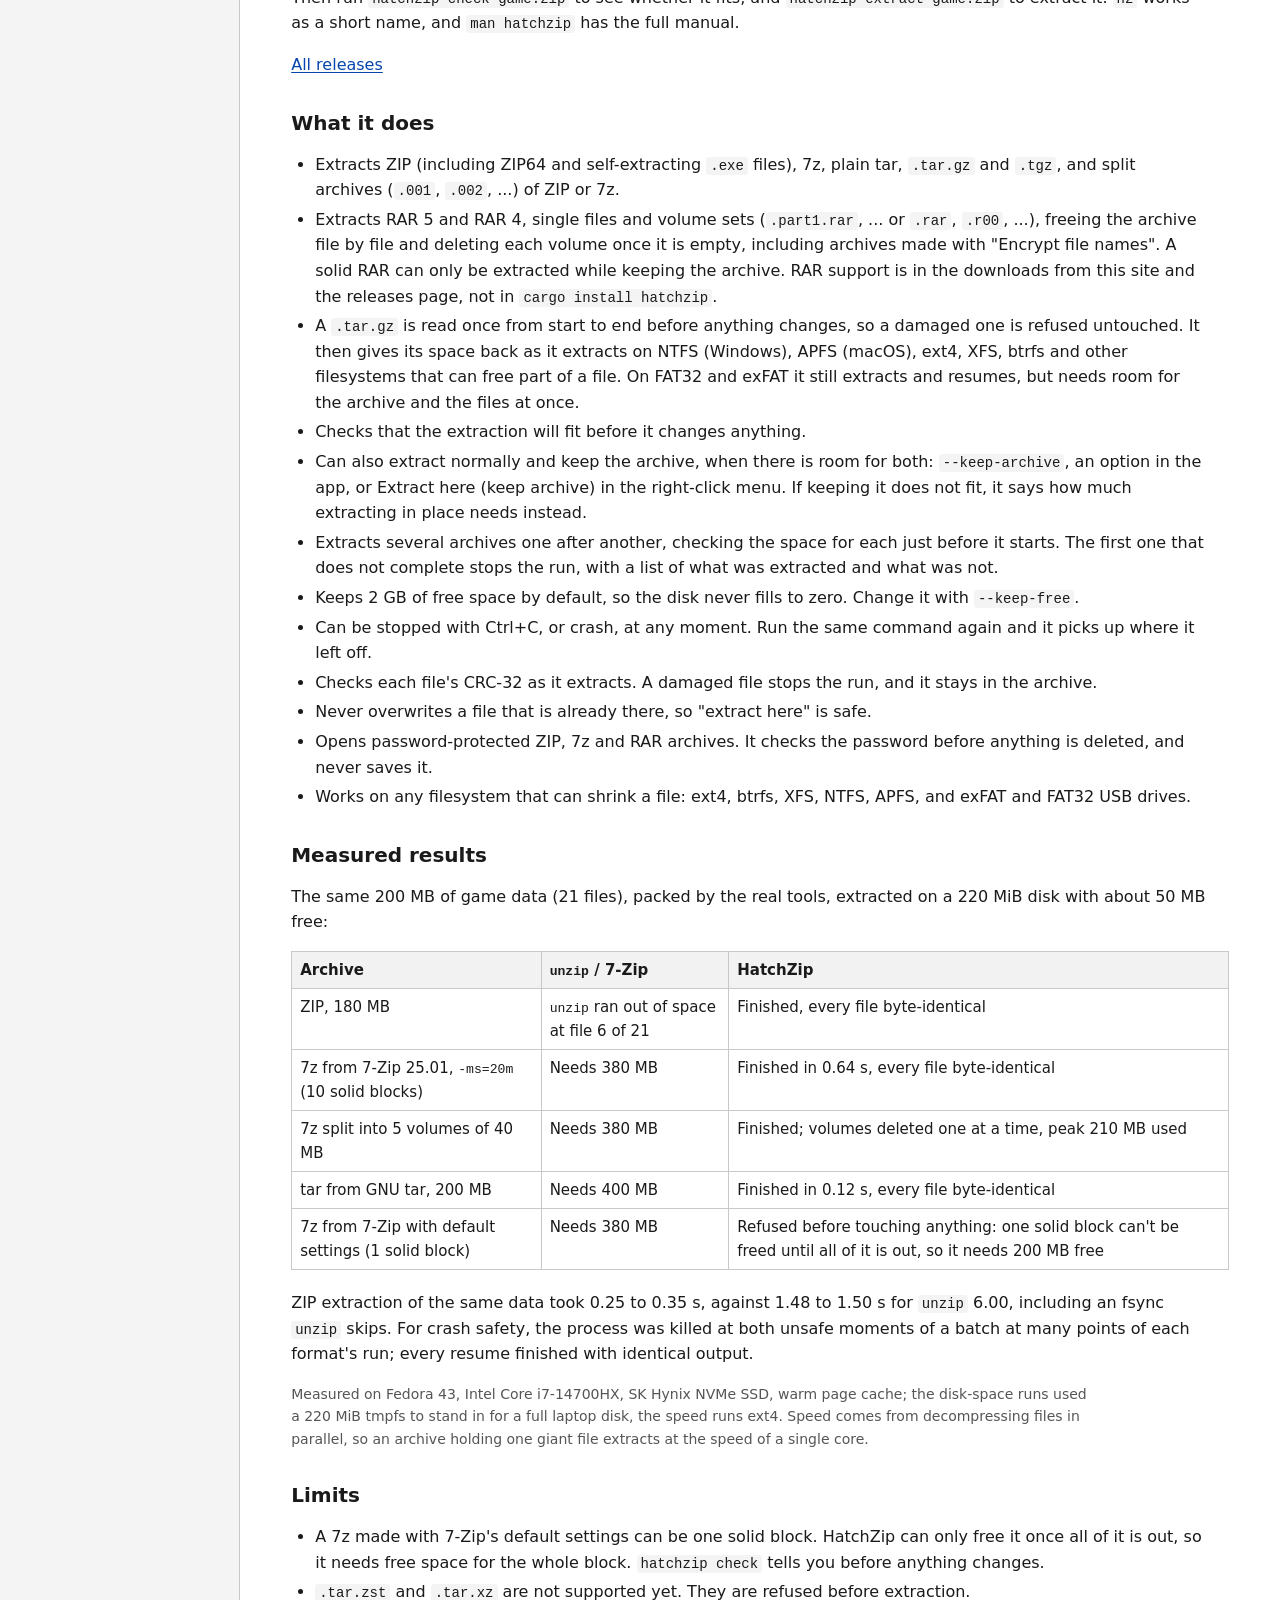
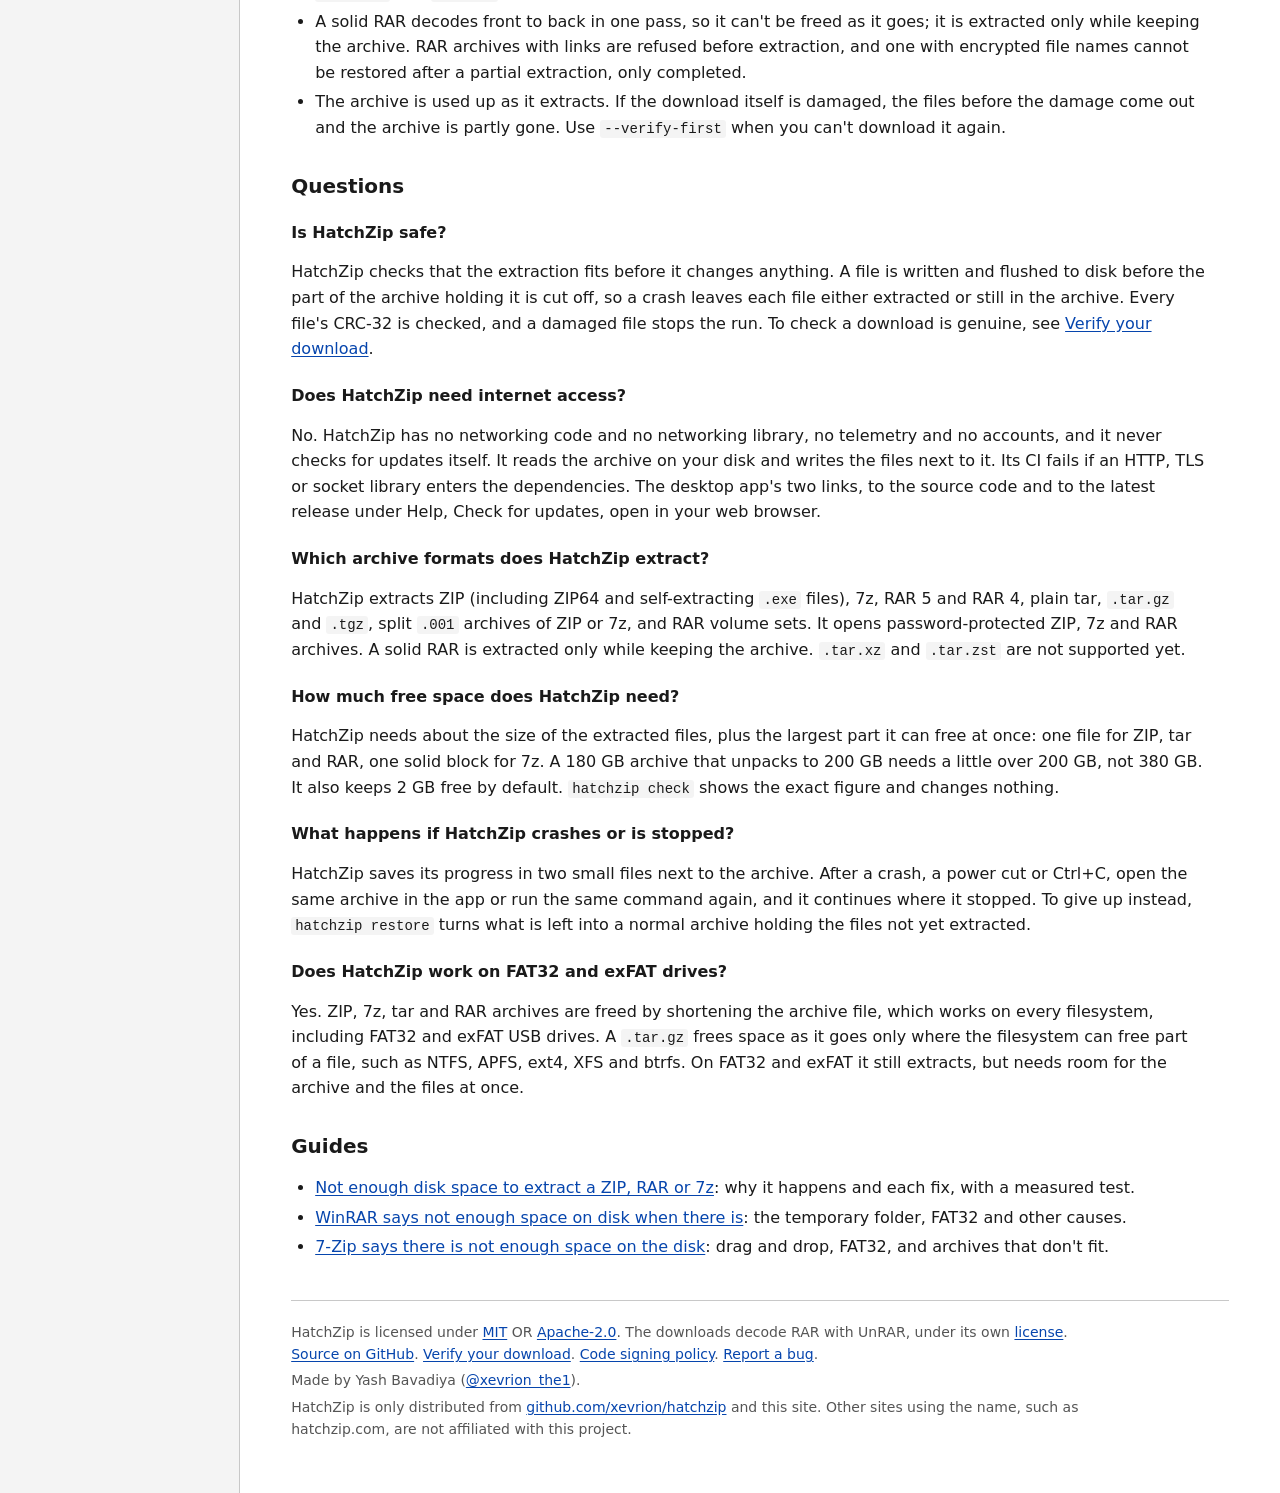
==== commit 881697e9: "docs(site): add a code signing policy for SignPath Foundation signing" ====
--- a/site/index.html
+++ b/site/index.html
@@ -25,7 +25,7 @@
 <script type="application/ld+json">
 {"@context":"https://schema.org","@graph":[
 {"@type":"WebSite","@id":"https://hatchzip.dev/#website","name":"HatchZip","alternateName":"hatchzip.dev","url":"https://hatchzip.dev/","inLanguage":"en"},
-{"@type":"SoftwareApplication","@id":"https://hatchzip.dev/#software","name":"HatchZip","alternateName":"hatchzip","description":"A free, open-source archive extractor that extracts ZIP, 7z, RAR, tar and split archives in place, so it needs free space for the extracted files only, not for the files and the archive together.","applicationCategory":"UtilitiesApplication","applicationSubCategory":"Archive extractor","operatingSystem":"Windows 10, Windows 11, macOS, Linux","softwareVersion":"0.1.6","url":"https://hatchzip.dev/","downloadUrl":"https://github.com/xevrion/hatchzip/releases/latest","installUrl":"https://hatchzip.dev/#download","license":["https://github.com/xevrion/hatchzip/blob/main/LICENSE-MIT","https://github.com/xevrion/hatchzip/blob/main/LICENSE-APACHE"],"isAccessibleForFree":true,"offers":{"@type":"Offer","price":"0","priceCurrency":"USD"},"image":"https://hatchzip.dev/img/og.png","screenshot":"https://hatchzip.dev/img/app-light.png","author":{"@type":"Person","@id":"https://hatchzip.dev/#author","name":"Yash Bavadiya","url":"https://x.com/xevrion_the1","sameAs":["https://github.com/xevrion","https://x.com/xevrion_the1"]},"codeRepository":"https://github.com/xevrion/hatchzip","sameAs":["https://github.com/xevrion/hatchzip","https://crates.io/crates/hatchzip"]},
+{"@type":"SoftwareApplication","@id":"https://hatchzip.dev/#software","name":"HatchZip","alternateName":"hatchzip","description":"A free, open-source archive extractor that extracts ZIP, 7z, RAR, tar and split archives in place, so it needs free space for the extracted files only, not for the files and the archive together.","applicationCategory":"UtilitiesApplication","applicationSubCategory":"Archive extractor","operatingSystem":"Windows 10, Windows 11, macOS, Linux","softwareVersion":"0.1.7","url":"https://hatchzip.dev/","downloadUrl":"https://github.com/xevrion/hatchzip/releases/latest","installUrl":"https://hatchzip.dev/#download","license":["https://github.com/xevrion/hatchzip/blob/main/LICENSE-MIT","https://github.com/xevrion/hatchzip/blob/main/LICENSE-APACHE"],"isAccessibleForFree":true,"offers":{"@type":"Offer","price":"0","priceCurrency":"USD"},"image":"https://hatchzip.dev/img/og.png","screenshot":"https://hatchzip.dev/img/app-light.png","author":{"@type":"Person","@id":"https://hatchzip.dev/#author","name":"Yash Bavadiya","url":"https://x.com/xevrion_the1","sameAs":["https://github.com/xevrion","https://x.com/xevrion_the1"]},"codeRepository":"https://github.com/xevrion/hatchzip","sameAs":["https://github.com/xevrion/hatchzip","https://crates.io/crates/hatchzip"]},
 {"@type":"FAQPage","@id":"https://hatchzip.dev/#faq","mainEntity":[
 {"@type":"Question","name":"Is HatchZip safe?","acceptedAnswer":{"@type":"Answer","text":"HatchZip checks that the extraction fits before it changes anything. A file is written and flushed to disk before the part of the archive holding it is cut off, so a crash leaves each file either extracted or still in the archive. Every file's CRC-32 is checked, and a damaged file stops the run. To check a download is genuine, see Verify your download."}},
 {"@type":"Question","name":"Does HatchZip need internet access?","acceptedAnswer":{"@type":"Answer","text":"No. HatchZip has no networking code and no networking library, no telemetry and no accounts, and it never checks for updates itself. It reads the archive on your disk and writes the files next to it. Its CI fails if an HTTP, TLS or socket library enters the dependencies. The desktop app's two links, to the source code and to the latest release under Help, Check for updates, open in your web browser."}},
@@ -133,7 +133,7 @@
 <tr><th scope="row">Linux x64</th><td data-label="File"><a href="https://github.com/xevrion/hatchzip/releases/latest/download/HatchZip-x86_64.AppImage">HatchZip-x86_64.AppImage</a></td><td data-label="Type">AppImage</td></tr>
 </tbody>
 </table>
-<p class="note">The MSI installs the same app as the setup, for deployment tools; install one or the other. The portable zip holds the same app and command line tool: unzip it anywhere and run <code>hatchzip-gui.exe</code>. The Windows downloads and the macOS apps are not code-signed yet. On Windows choose More info, then Run anyway. On macOS, open the app once, then allow it in System Settings, Privacy &amp; Security.</p>
+<p class="note">The MSI installs the same app as the setup, for deployment tools; install one or the other. The portable zip holds the same app and command line tool: unzip it anywhere and run <code>hatchzip-gui.exe</code>. The Windows downloads and the macOS apps are not code-signed yet; the Windows downloads will be signed through the SignPath Foundation, as the <a href="code-signing.html">code signing policy</a> describes. On Windows choose More info, then Run anyway. On macOS, open the app once, then allow it in System Settings, Privacy &amp; Security.</p>
 <p>HatchZip does not use the network. To check that a download is genuine, compare its SHA-256 checksum or verify its signed build provenance: <a href="verify.html">Verify your download</a>.</p>
 
 <p>Or install from a terminal. Linux and macOS:</p>
@@ -219,7 +219,7 @@
 </main>
 
 <footer>
-<p>HatchZip is licensed under <a href="https://github.com/xevrion/hatchzip/blob/main/LICENSE-MIT">MIT</a> OR <a href="https://github.com/xevrion/hatchzip/blob/main/LICENSE-APACHE">Apache-2.0</a>. The downloads decode RAR with UnRAR, under its own <a href="https://github.com/xevrion/hatchzip/blob/main/LICENSE-UNRAR">license</a>. <a href="https://github.com/xevrion/hatchzip">Source on GitHub</a>. <a href="verify.html">Verify your download</a>. <a href="https://github.com/xevrion/hatchzip/issues">Report a bug</a>.</p>
+<p>HatchZip is licensed under <a href="https://github.com/xevrion/hatchzip/blob/main/LICENSE-MIT">MIT</a> OR <a href="https://github.com/xevrion/hatchzip/blob/main/LICENSE-APACHE">Apache-2.0</a>. The downloads decode RAR with UnRAR, under its own <a href="https://github.com/xevrion/hatchzip/blob/main/LICENSE-UNRAR">license</a>. <a href="https://github.com/xevrion/hatchzip">Source on GitHub</a>. <a href="verify.html">Verify your download</a>. <a href="code-signing.html">Code signing policy</a>. <a href="https://github.com/xevrion/hatchzip/issues">Report a bug</a>.</p>
 <p>Made by Yash Bavadiya (<a href="https://x.com/xevrion_the1">@xevrion_the1</a>).</p>
 <p>HatchZip is only distributed from <a href="https://github.com/xevrion/hatchzip/releases">github.com/xevrion/hatchzip</a> and this site. Other sites using the name, such as hatchzip.com, are not affiliated with this project.</p>
 </footer>
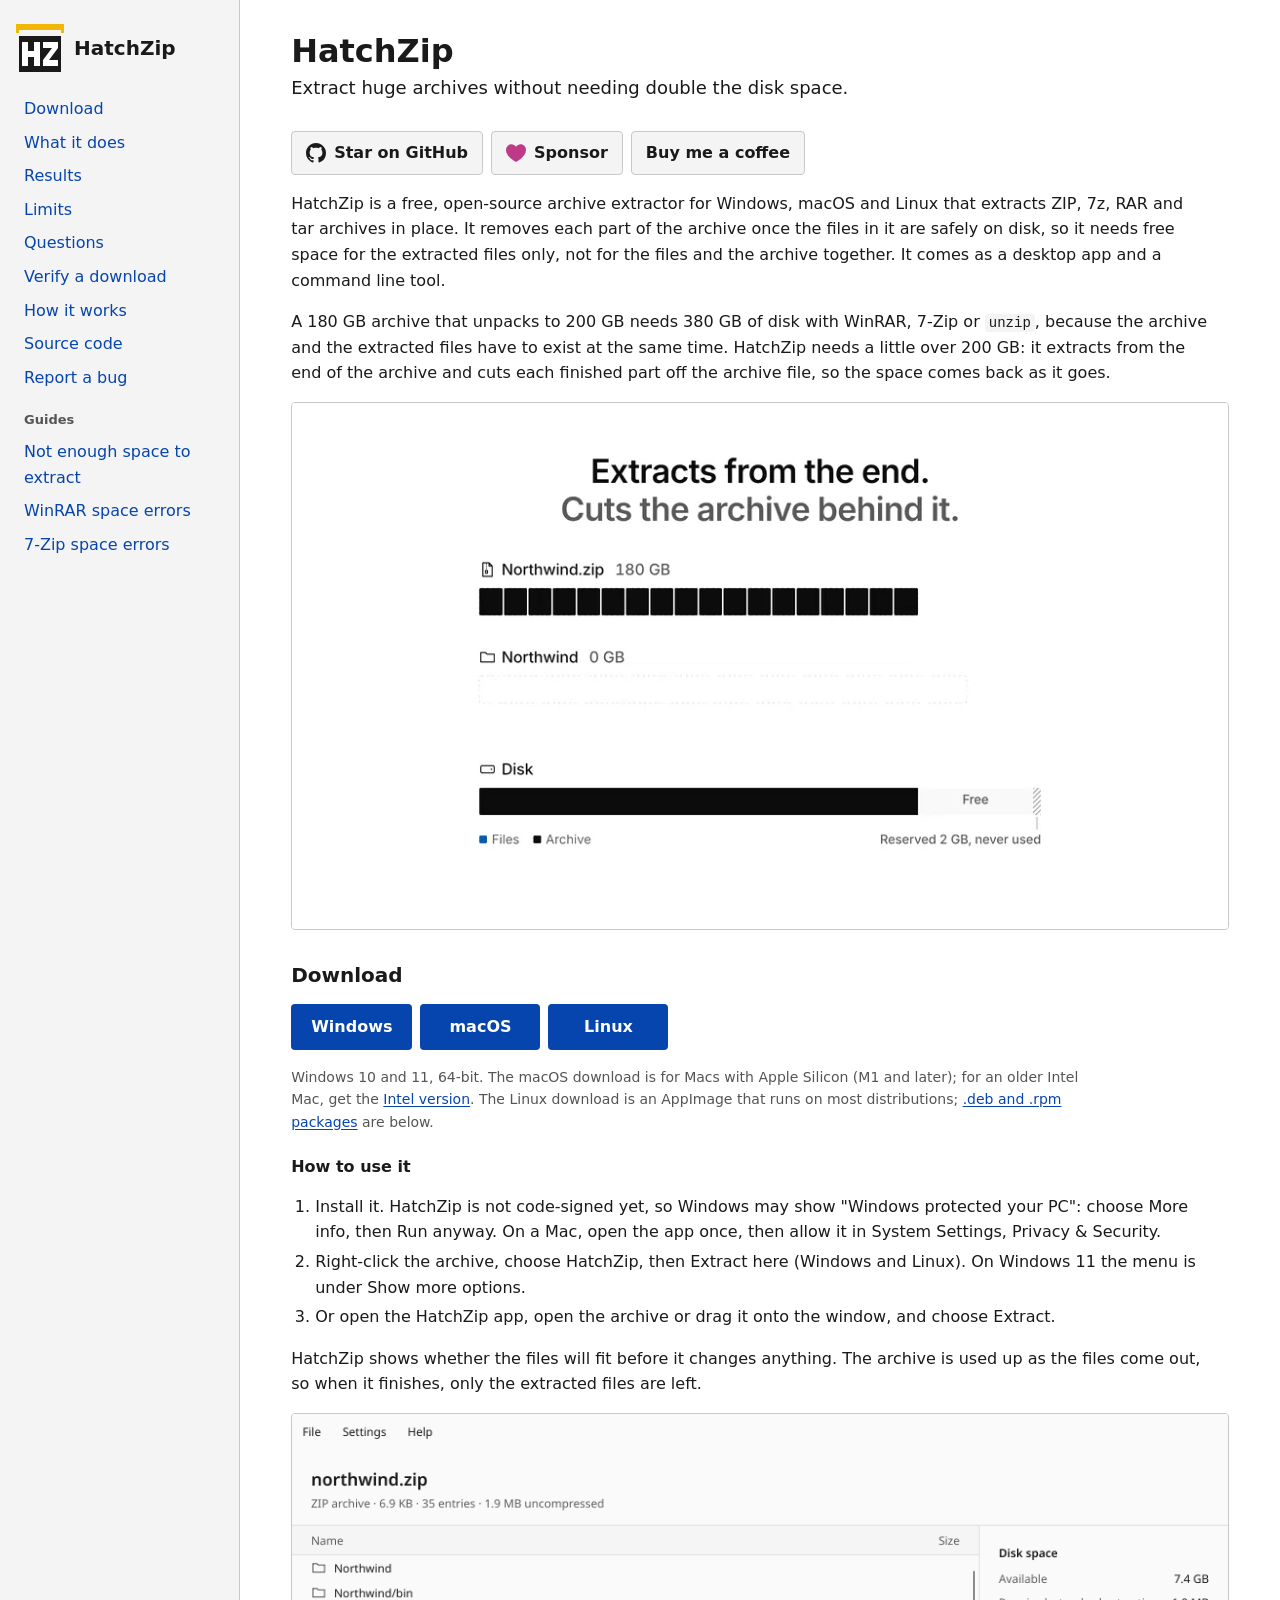
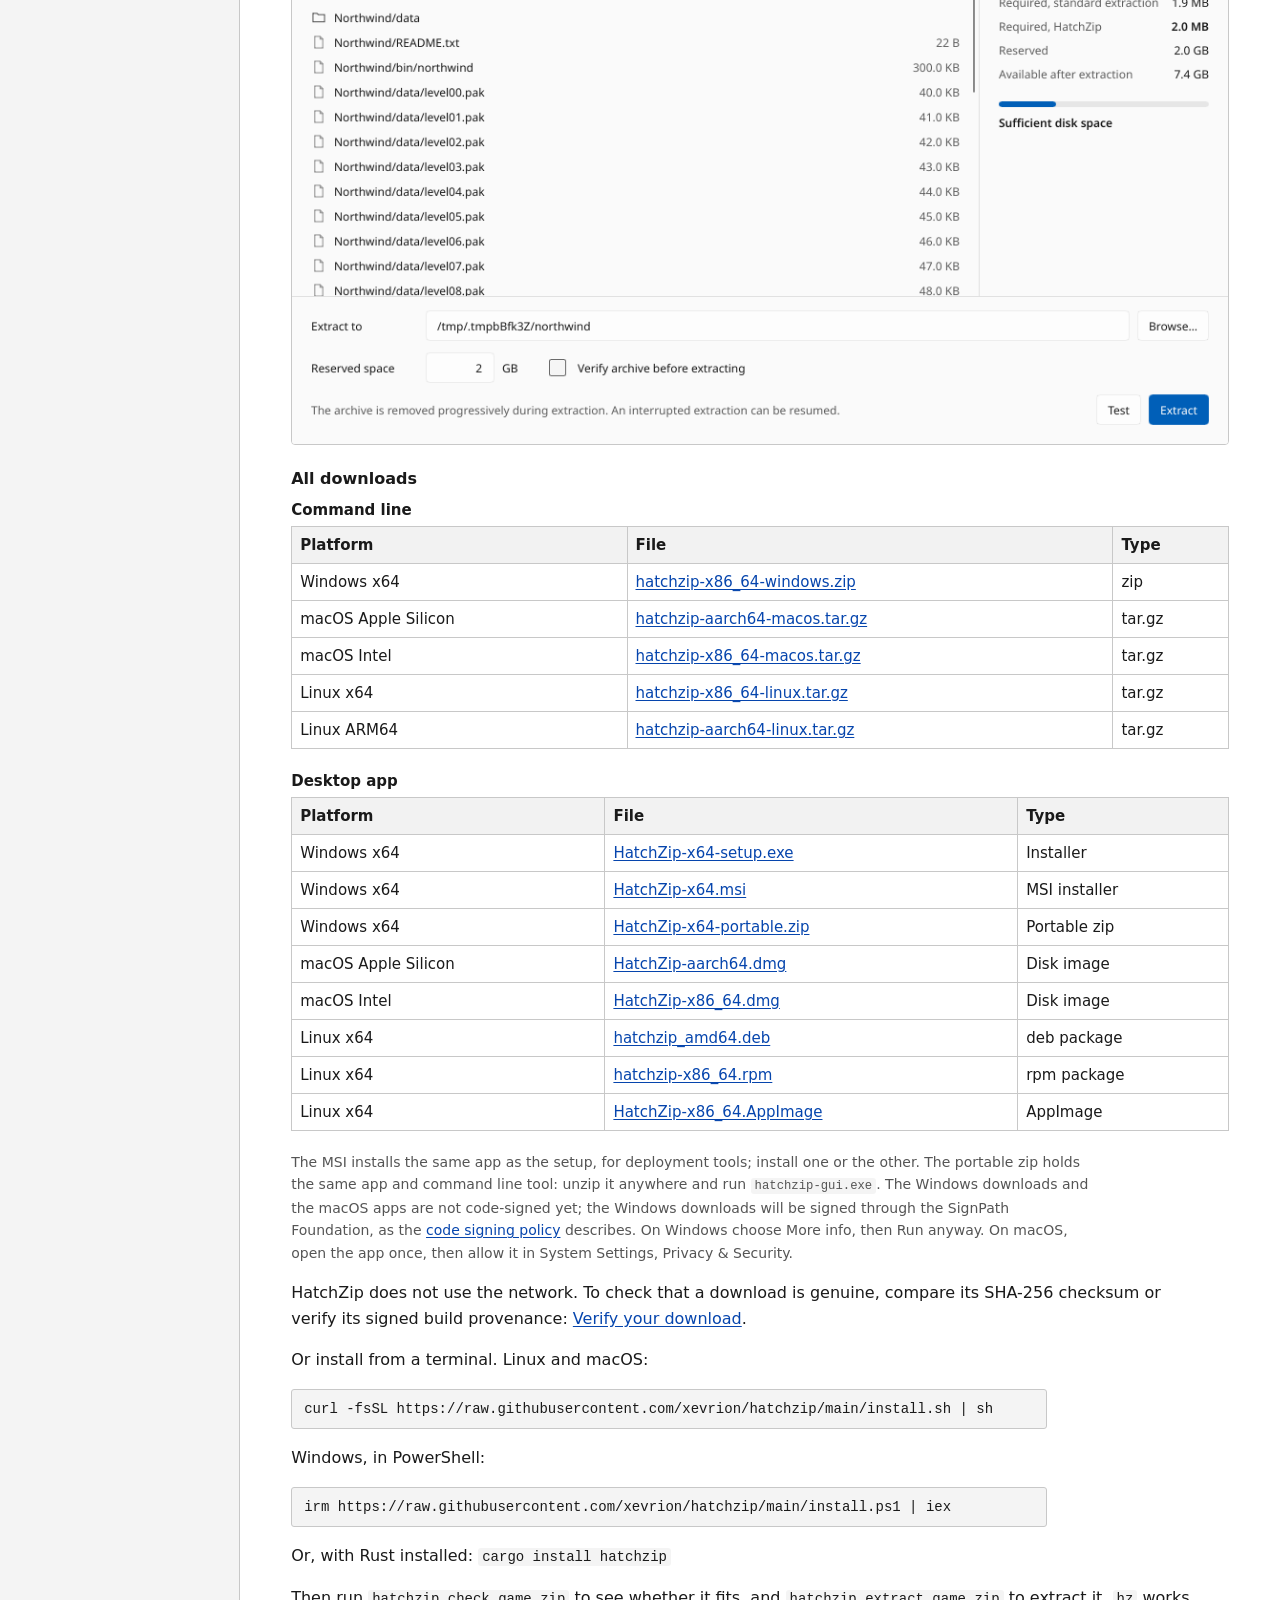
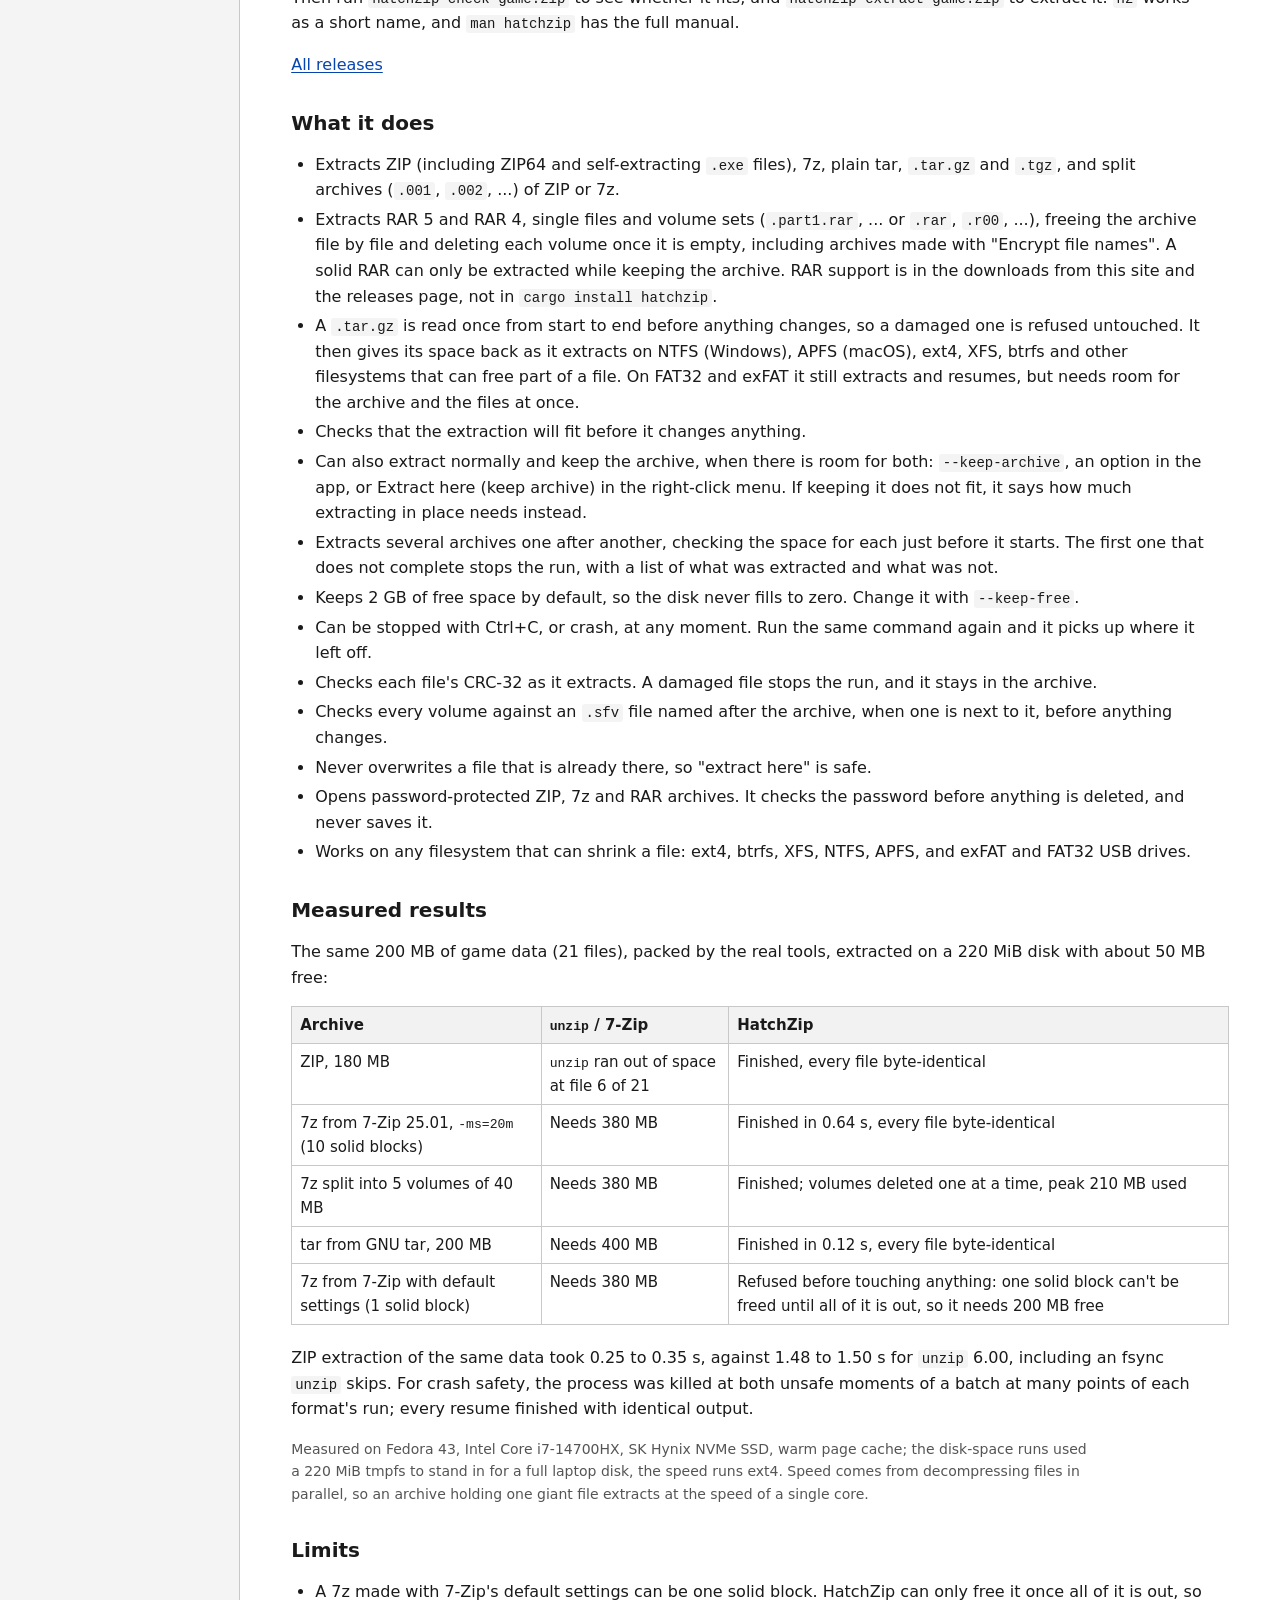
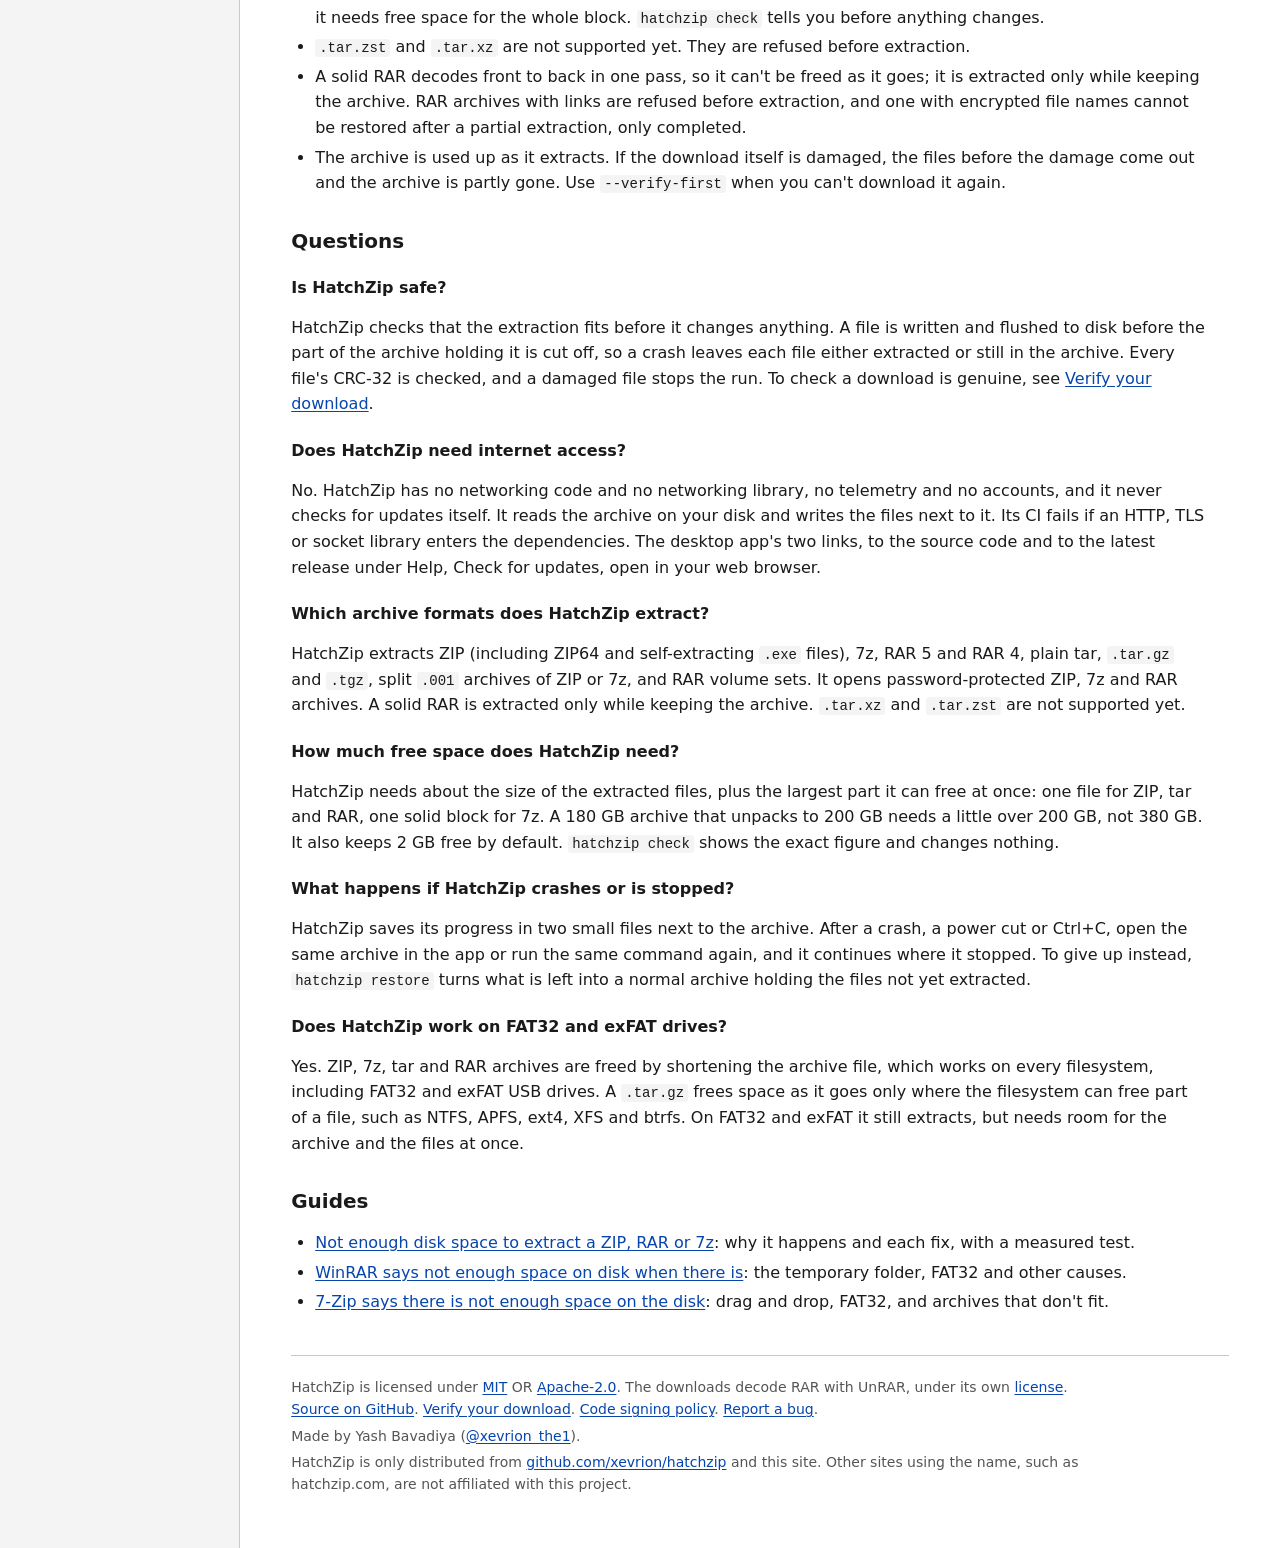
==== commit 000aa47e: "docs: describe the .sfv check (#32)" ====
--- a/site/index.html
+++ b/site/index.html
@@ -157,6 +157,7 @@
 <li>Keeps 2 GB of free space by default, so the disk never fills to zero. Change it with <code>--keep-free</code>.</li>
 <li>Can be stopped with Ctrl+C, or crash, at any moment. Run the same command again and it picks up where it left off.</li>
 <li>Checks each file's CRC-32 as it extracts. A damaged file stops the run, and it stays in the archive.</li>
+<li>Checks every volume against an <code>.sfv</code> file named after the archive, when one is next to it, before anything changes.</li>
 <li>Never overwrites a file that is already there, so "extract here" is safe.</li>
 <li>Opens password-protected ZIP, 7z and RAR archives. It checks the password before anything is deleted, and never saves it.</li>
 <li>Works on any filesystem that can shrink a file: ext4, btrfs, XFS, NTFS, APFS, and exFAT and FAT32 USB drives.</li>
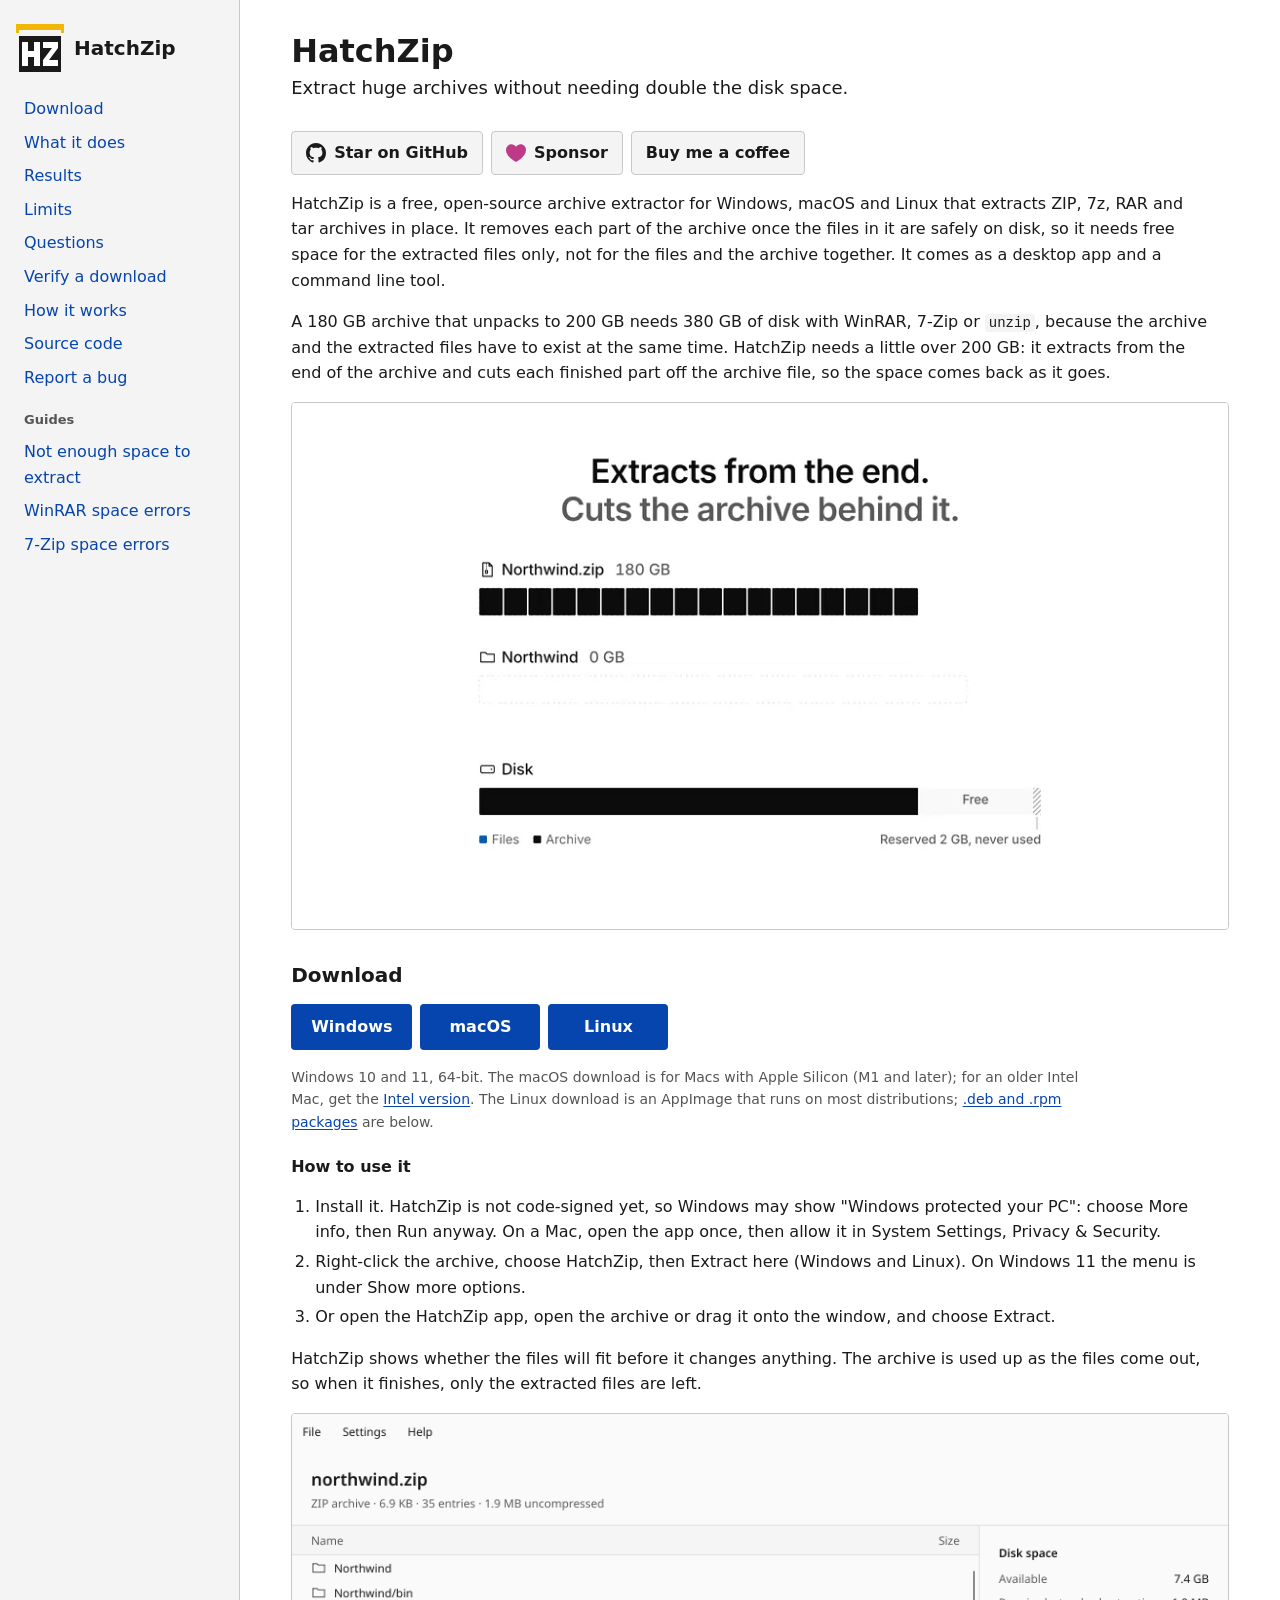
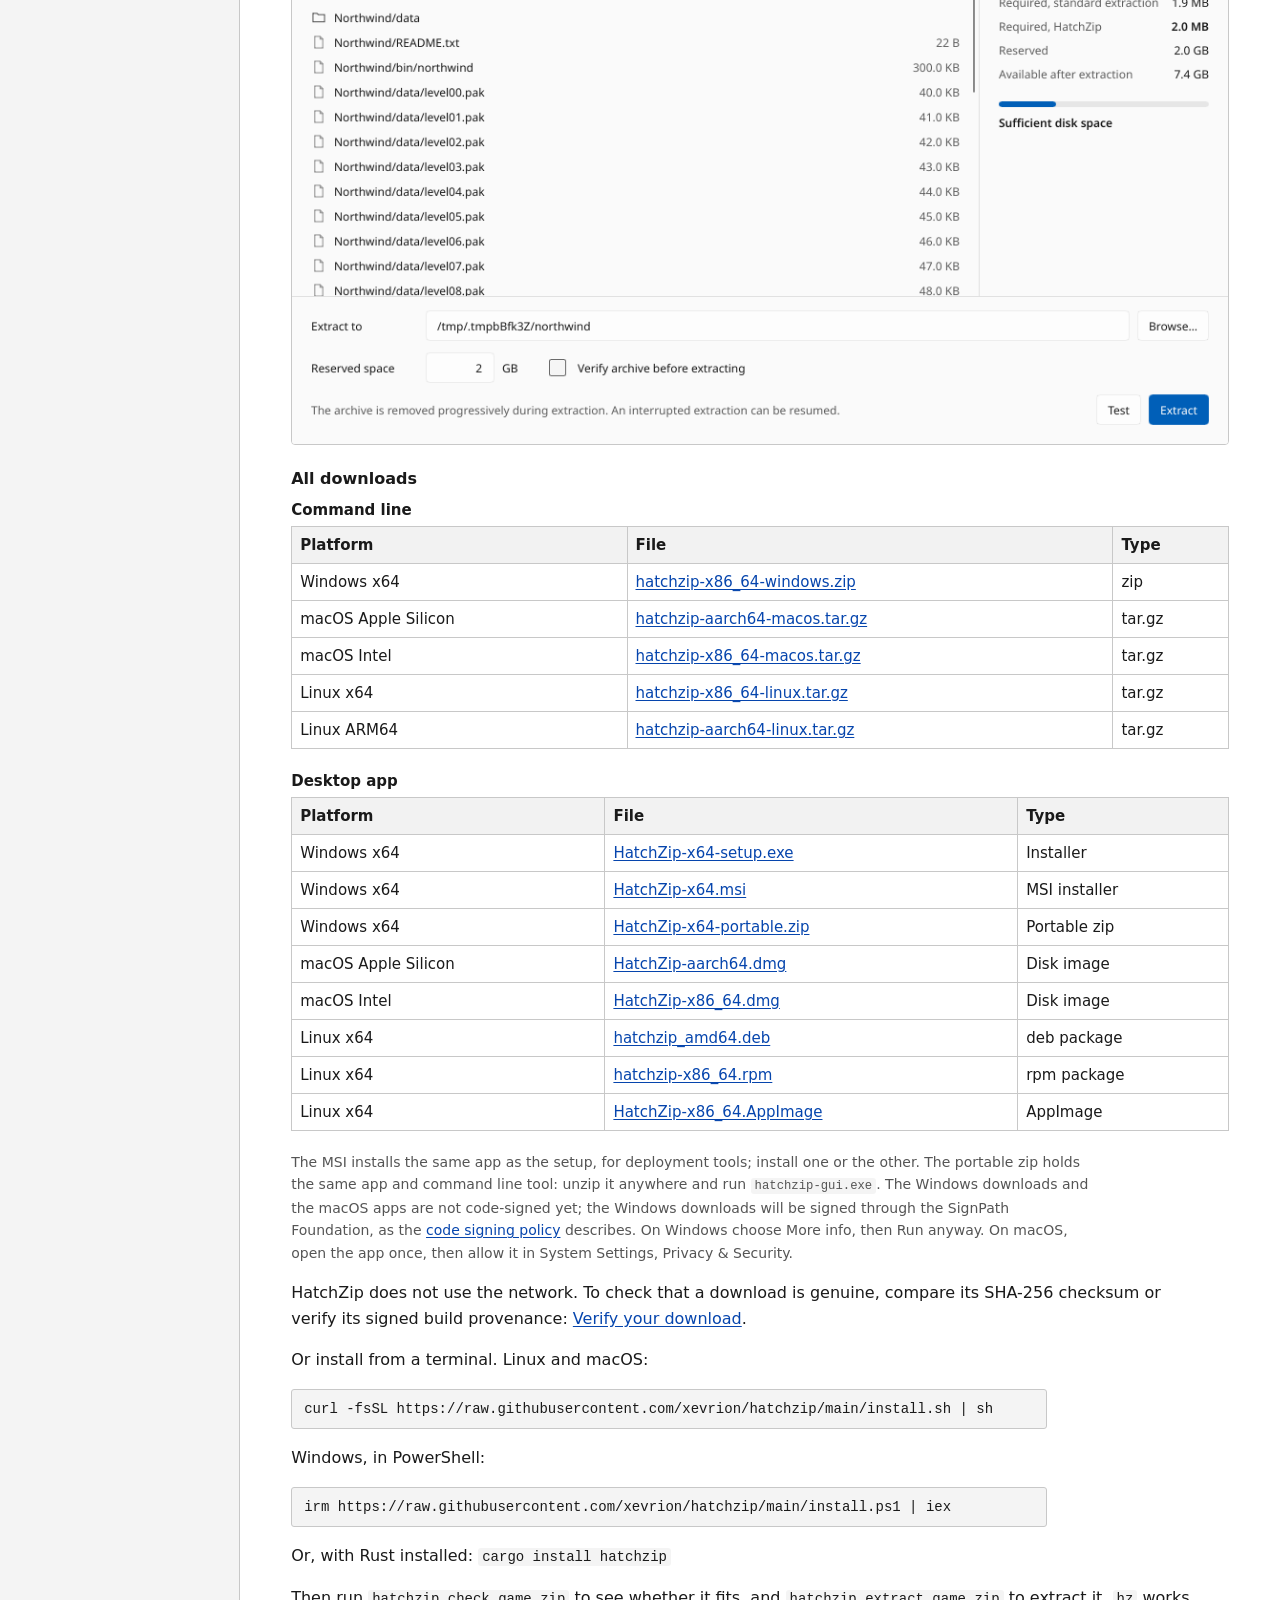
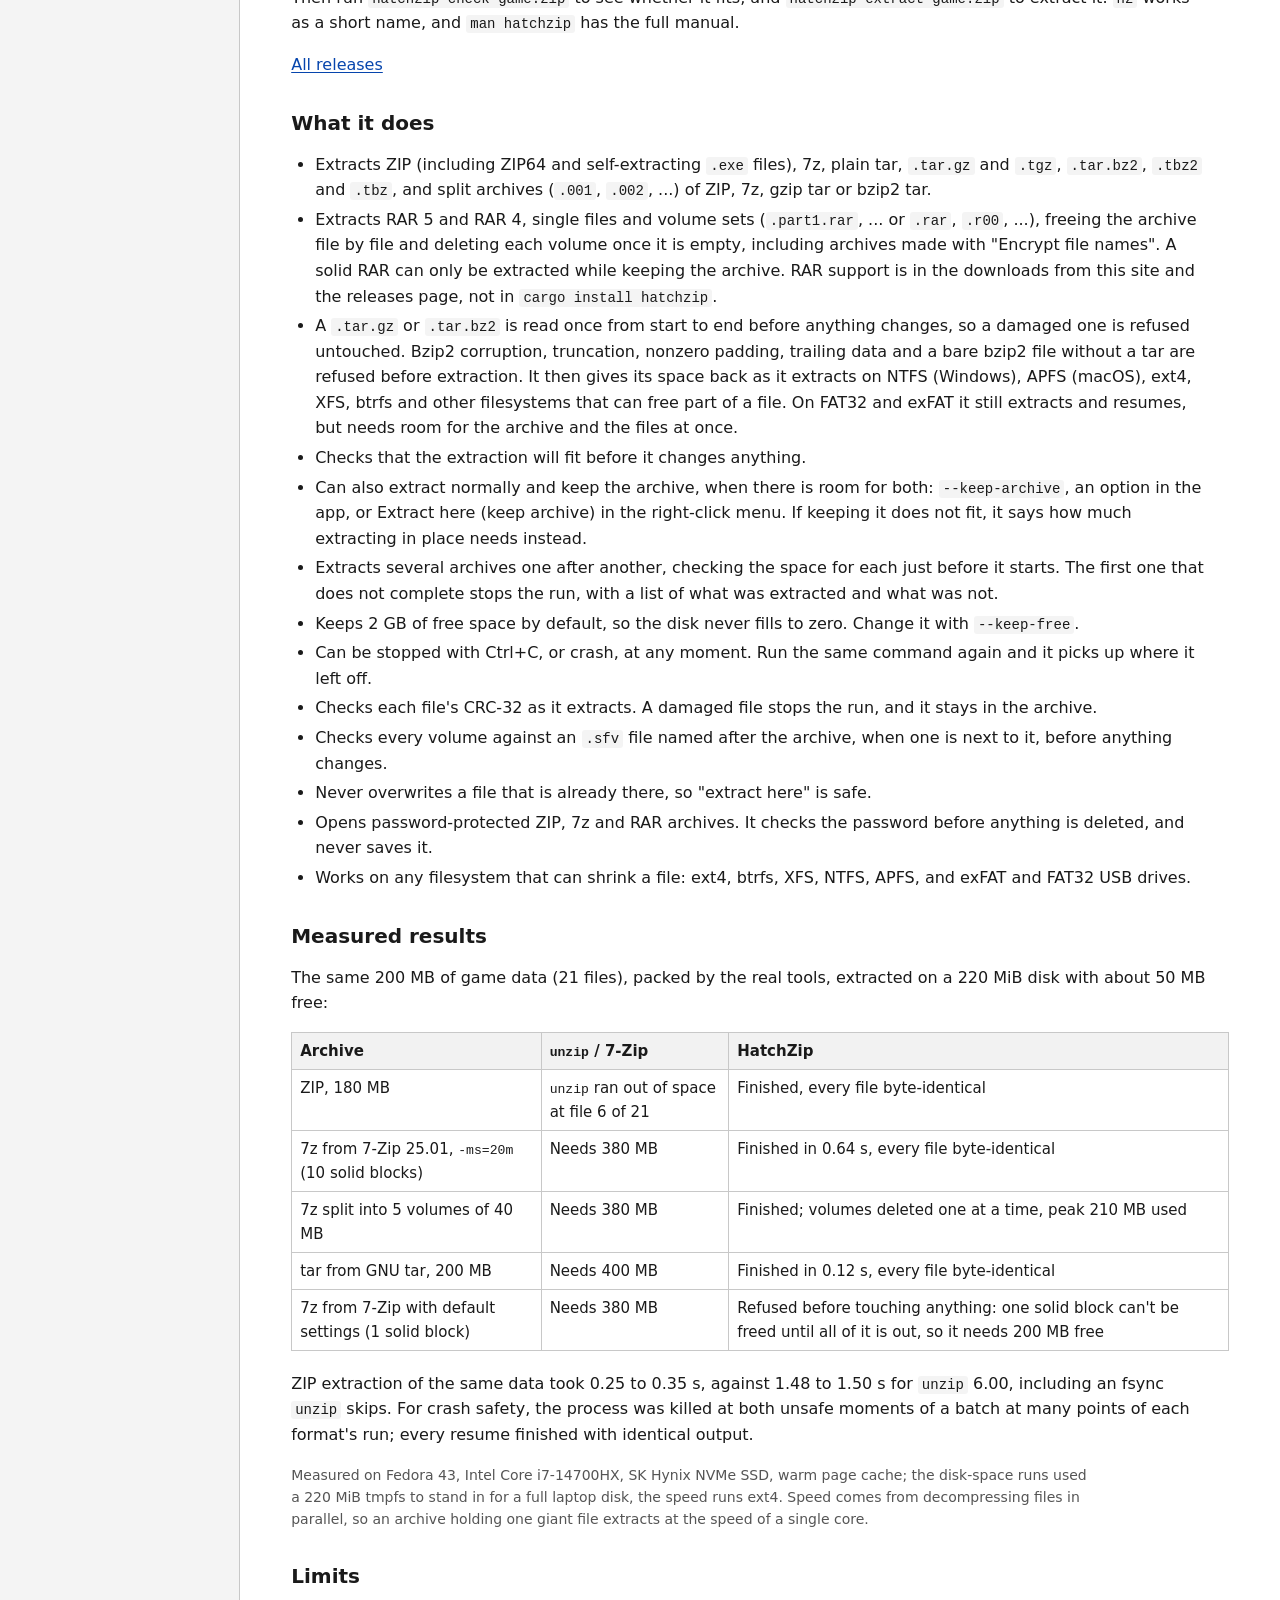
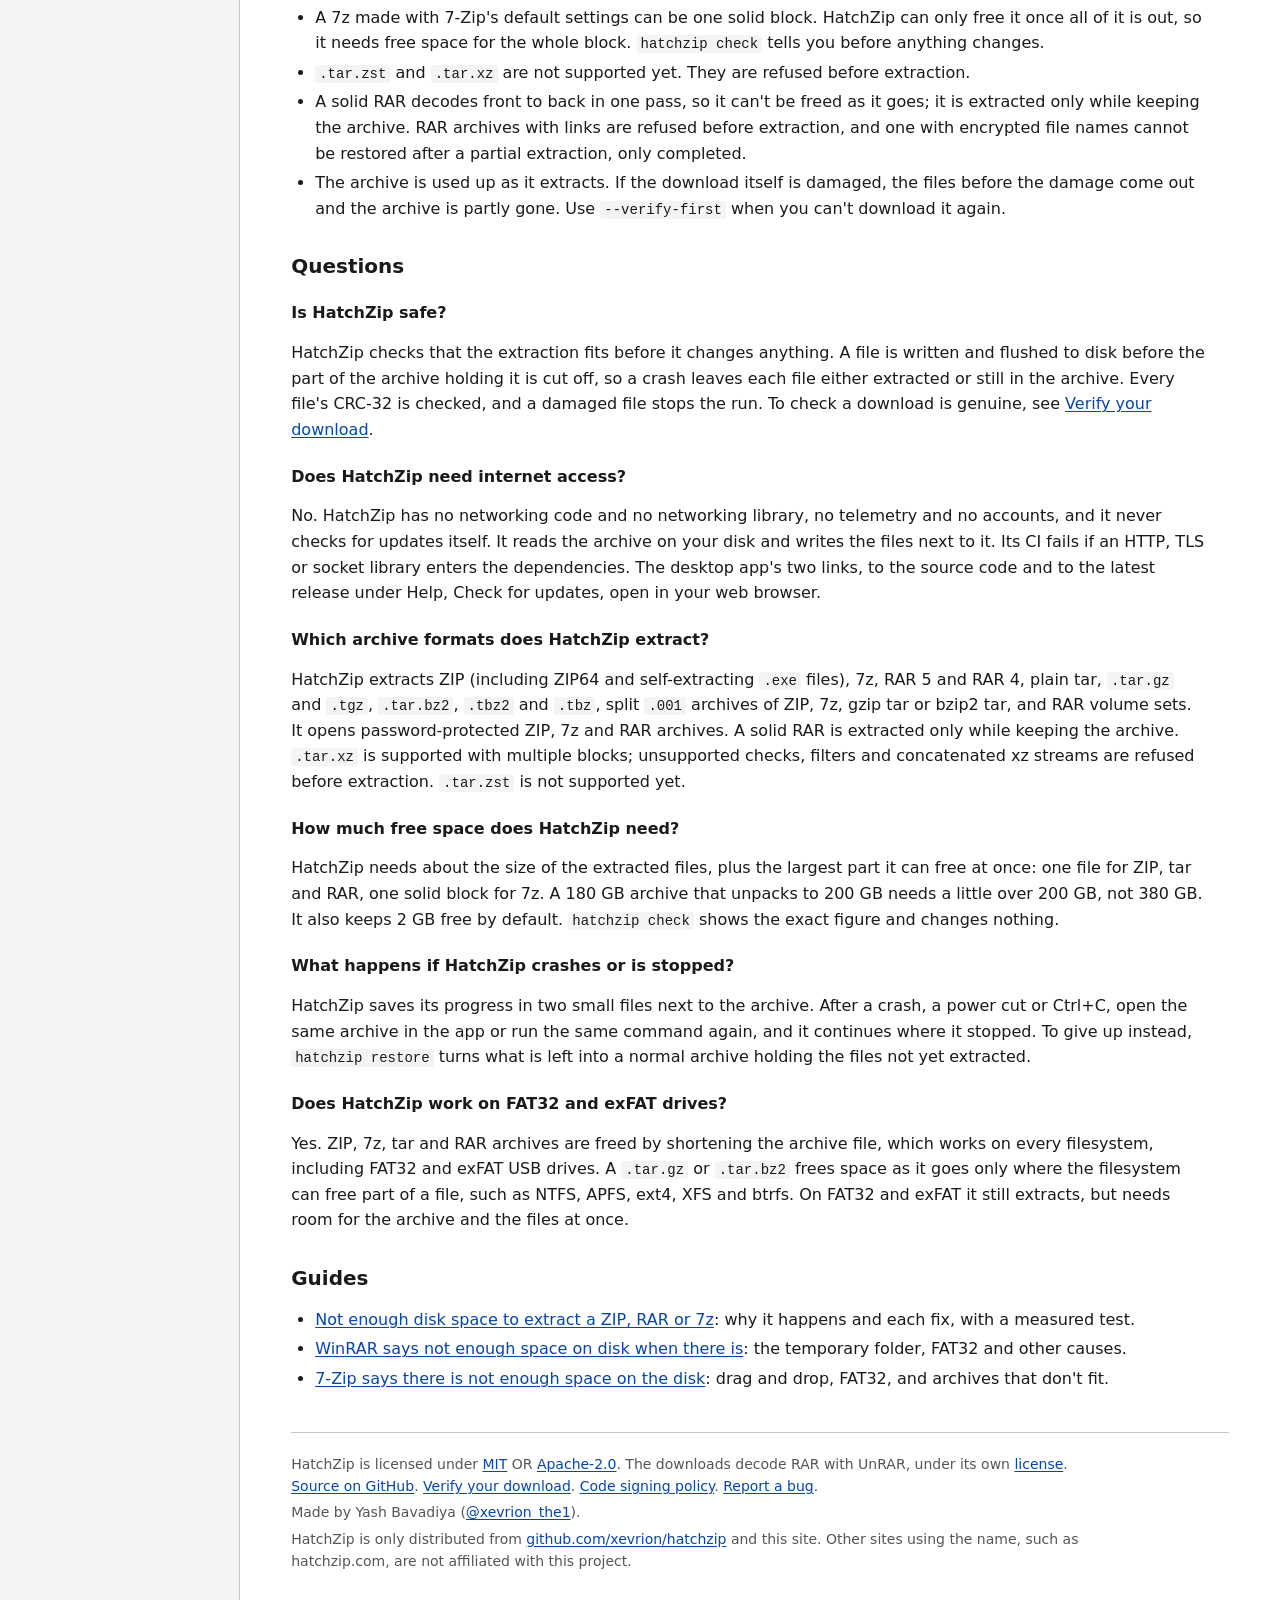
==== commit 7cc19842: "feat: extract .tar.bz2 in place" ====
--- a/site/index.html
+++ b/site/index.html
@@ -25,14 +25,14 @@
 <script type="application/ld+json">
 {"@context":"https://schema.org","@graph":[
 {"@type":"WebSite","@id":"https://hatchzip.dev/#website","name":"HatchZip","alternateName":"hatchzip.dev","url":"https://hatchzip.dev/","inLanguage":"en"},
-{"@type":"SoftwareApplication","@id":"https://hatchzip.dev/#software","name":"HatchZip","alternateName":"hatchzip","description":"A free, open-source archive extractor that extracts ZIP, 7z, RAR, tar and split archives in place, so it needs free space for the extracted files only, not for the files and the archive together.","applicationCategory":"UtilitiesApplication","applicationSubCategory":"Archive extractor","operatingSystem":"Windows 10, Windows 11, macOS, Linux","softwareVersion":"0.1.7","url":"https://hatchzip.dev/","downloadUrl":"https://github.com/xevrion/hatchzip/releases/latest","installUrl":"https://hatchzip.dev/#download","license":["https://github.com/xevrion/hatchzip/blob/main/LICENSE-MIT","https://github.com/xevrion/hatchzip/blob/main/LICENSE-APACHE"],"isAccessibleForFree":true,"offers":{"@type":"Offer","price":"0","priceCurrency":"USD"},"image":"https://hatchzip.dev/img/og.png","screenshot":"https://hatchzip.dev/img/app-light.png","author":{"@type":"Person","@id":"https://hatchzip.dev/#author","name":"Yash Bavadiya","url":"https://x.com/xevrion_the1","sameAs":["https://github.com/xevrion","https://x.com/xevrion_the1"]},"codeRepository":"https://github.com/xevrion/hatchzip","sameAs":["https://github.com/xevrion/hatchzip","https://crates.io/crates/hatchzip"]},
+{"@type":"SoftwareApplication","@id":"https://hatchzip.dev/#software","name":"HatchZip","alternateName":"hatchzip","description":"A free, open-source archive extractor that extracts ZIP, 7z, RAR, tar and split archives in place, so it needs free space for the extracted files only, not for the files and the archive together.","applicationCategory":"UtilitiesApplication","applicationSubCategory":"Archive extractor","operatingSystem":"Windows 10, Windows 11, macOS, Linux","softwareVersion":"0.1.8","url":"https://hatchzip.dev/","downloadUrl":"https://github.com/xevrion/hatchzip/releases/latest","installUrl":"https://hatchzip.dev/#download","license":["https://github.com/xevrion/hatchzip/blob/main/LICENSE-MIT","https://github.com/xevrion/hatchzip/blob/main/LICENSE-APACHE"],"isAccessibleForFree":true,"offers":{"@type":"Offer","price":"0","priceCurrency":"USD"},"image":"https://hatchzip.dev/img/og.png","screenshot":"https://hatchzip.dev/img/app-light.png","author":{"@type":"Person","@id":"https://hatchzip.dev/#author","name":"Yash Bavadiya","url":"https://x.com/xevrion_the1","sameAs":["https://github.com/xevrion","https://x.com/xevrion_the1"]},"codeRepository":"https://github.com/xevrion/hatchzip","sameAs":["https://github.com/xevrion/hatchzip","https://crates.io/crates/hatchzip"]},
 {"@type":"FAQPage","@id":"https://hatchzip.dev/#faq","mainEntity":[
 {"@type":"Question","name":"Is HatchZip safe?","acceptedAnswer":{"@type":"Answer","text":"HatchZip checks that the extraction fits before it changes anything. A file is written and flushed to disk before the part of the archive holding it is cut off, so a crash leaves each file either extracted or still in the archive. Every file's CRC-32 is checked, and a damaged file stops the run. To check a download is genuine, see Verify your download."}},
 {"@type":"Question","name":"Does HatchZip need internet access?","acceptedAnswer":{"@type":"Answer","text":"No. HatchZip has no networking code and no networking library, no telemetry and no accounts, and it never checks for updates itself. It reads the archive on your disk and writes the files next to it. Its CI fails if an HTTP, TLS or socket library enters the dependencies. The desktop app's two links, to the source code and to the latest release under Help, Check for updates, open in your web browser."}},
-{"@type":"Question","name":"Which archive formats does HatchZip extract?","acceptedAnswer":{"@type":"Answer","text":"HatchZip extracts ZIP (including ZIP64 and self-extracting .exe files), 7z, RAR 5 and RAR 4, plain tar, .tar.gz and .tgz, split .001 archives of ZIP or 7z, and RAR volume sets. It opens password-protected ZIP, 7z and RAR archives. A solid RAR is extracted only while keeping the archive. .tar.xz and .tar.zst are not supported yet."}},
+{"@type":"Question","name":"Which archive formats does HatchZip extract?","acceptedAnswer":{"@type":"Answer","text":"HatchZip extracts ZIP (including ZIP64 and self-extracting .exe files), 7z, RAR 5 and RAR 4, plain tar, .tar.gz and .tgz, .tar.bz2, .tbz2 and .tbz, split .001 archives of ZIP, 7z, gzip tar or bzip2 tar, and RAR volume sets. It opens password-protected ZIP, 7z and RAR archives. A solid RAR is extracted only while keeping the archive. .tar.xz is supported with multiple blocks; unsupported checks, filters and concatenated xz streams are refused before extraction. .tar.zst is not supported yet."}},
 {"@type":"Question","name":"How much free space does HatchZip need?","acceptedAnswer":{"@type":"Answer","text":"HatchZip needs about the size of the extracted files, plus the largest part it can free at once: one file for ZIP, tar and RAR, one solid block for 7z. A 180 GB archive that unpacks to 200 GB needs a little over 200 GB, not 380 GB. It also keeps 2 GB free by default. hatchzip check shows the exact figure and changes nothing."}},
 {"@type":"Question","name":"What happens if HatchZip crashes or is stopped?","acceptedAnswer":{"@type":"Answer","text":"HatchZip saves its progress in two small files next to the archive. After a crash, a power cut or Ctrl+C, open the same archive in the app or run the same command again, and it continues where it stopped. To give up instead, hatchzip restore turns what is left into a normal archive holding the files not yet extracted."}},
-{"@type":"Question","name":"Does HatchZip work on FAT32 and exFAT drives?","acceptedAnswer":{"@type":"Answer","text":"Yes. ZIP, 7z, tar and RAR archives are freed by shortening the archive file, which works on every filesystem, including FAT32 and exFAT USB drives. A .tar.gz frees space as it goes only where the filesystem can free part of a file, such as NTFS, APFS, ext4, XFS and btrfs. On FAT32 and exFAT it still extracts, but needs room for the archive and the files at once."}}
+{"@type":"Question","name":"Does HatchZip work on FAT32 and exFAT drives?","acceptedAnswer":{"@type":"Answer","text":"Yes. ZIP, 7z, tar and RAR archives are freed by shortening the archive file, which works on every filesystem, including FAT32 and exFAT USB drives. A .tar.gz or .tar.bz2 frees space as it goes only where the filesystem can free part of a file, such as NTFS, APFS, ext4, XFS and btrfs. On FAT32 and exFAT it still extracts, but needs room for the archive and the files at once."}}
 ]}
 ]}
 </script>
@@ -73,7 +73,7 @@
 <div class="links">
 <a class="gh" href="https://github.com/xevrion/hatchzip"><svg viewBox="0 0 16 16" width="20" height="20" aria-hidden="true"><path fill="currentColor" d="M8 0C3.58 0 0 3.58 0 8c0 3.54 2.29 6.53 5.47 7.59.4.07.55-.17.55-.38 0-.19-.01-.82-.01-1.49-2.01.37-2.53-.49-2.69-.94-.09-.23-.48-.94-.82-1.13-.28-.15-.68-.52-.01-.53.63-.01 1.08.58 1.23.82.72 1.21 1.87.87 2.33.66.07-.52.28-.87.51-1.07-1.78-.2-3.64-.89-3.64-3.95 0-.87.31-1.59.82-2.15-.08-.2-.36-1.02.08-2.12 0 0 .67-.21 2.2.82.64-.18 1.32-.27 2-.27.68 0 1.36.09 2 .27 1.53-1.04 2.2-.82 2.2-.82.44 1.1.16 1.92.08 2.12.51.56.82 1.27.82 2.15 0 3.07-1.87 3.75-3.65 3.95.29.25.54.73.54 1.48 0 1.07-.01 1.93-.01 2.2 0 .21.15.46.55.38A8.013 8.013 0 0016 8c0-4.42-3.58-8-8-8z"/></svg><span>Star on GitHub</span></a>
 <a class="gh" href="https://github.com/sponsors/xevrion"><svg viewBox="0 0 16 16" width="20" height="20" aria-hidden="true"><path fill="#bf3989" d="M7.655 14.916v-.001h-.002l-.006-.003-.018-.01a22.066 22.066 0 0 1-3.744-2.584C2.045 10.731 0 8.35 0 5.5 0 2.836 2.086 1 4.25 1 5.797 1 7.153 1.802 8 3.02 8.847 1.802 10.203 1 11.75 1 13.914 1 16 2.836 16 5.5c0 2.85-2.044 5.231-3.886 6.818a22.094 22.094 0 0 1-3.433 2.414 7.152 7.152 0 0 1-.31.17l-.018.01-.008.004a.75.75 0 0 1-.69 0Z"/></svg><span>Sponsor</span></a>
-<a class="gh" href="https://ko-fi.com/xevrion"><span>Buy me a coffee</span></a>
+<a class="gh" href="https://buymeacoffee.com/xevrion"><span>Buy me a coffee</span></a>
 </div>
 </header>
 <main>
@@ -148,9 +148,9 @@
 <section aria-labelledby="features">
 <h2 id="features">What it does</h2>
 <ul>
-<li>Extracts ZIP (including ZIP64 and self-extracting <code>.exe</code> files), 7z, plain tar, <code>.tar.gz</code> and <code>.tgz</code>, and split archives (<code>.001</code>, <code>.002</code>, ...) of ZIP or 7z.</li>
+<li>Extracts ZIP (including ZIP64 and self-extracting <code>.exe</code> files), 7z, plain tar, <code>.tar.gz</code> and <code>.tgz</code>, <code>.tar.bz2</code>, <code>.tbz2</code> and <code>.tbz</code>, and split archives (<code>.001</code>, <code>.002</code>, ...) of ZIP, 7z, gzip tar or bzip2 tar.</li>
 <li>Extracts RAR 5 and RAR 4, single files and volume sets (<code>.part1.rar</code>, ... or <code>.rar</code>, <code>.r00</code>, ...), freeing the archive file by file and deleting each volume once it is empty, including archives made with "Encrypt file names". A solid RAR can only be extracted while keeping the archive. RAR support is in the downloads from this site and the releases page, not in <code>cargo install hatchzip</code>.</li>
-<li>A <code>.tar.gz</code> is read once from start to end before anything changes, so a damaged one is refused untouched. It then gives its space back as it extracts on NTFS (Windows), APFS (macOS), ext4, XFS, btrfs and other filesystems that can free part of a file. On FAT32 and exFAT it still extracts and resumes, but needs room for the archive and the files at once.</li>
+<li>A <code>.tar.gz</code> or <code>.tar.bz2</code> is read once from start to end before anything changes, so a damaged one is refused untouched. Bzip2 corruption, truncation, nonzero padding, trailing data and a bare bzip2 file without a tar are refused before extraction. It then gives its space back as it extracts on NTFS (Windows), APFS (macOS), ext4, XFS, btrfs and other filesystems that can free part of a file. On FAT32 and exFAT it still extracts and resumes, but needs room for the archive and the files at once.</li>
 <li>Checks that the extraction will fit before it changes anything.</li>
 <li>Can also extract normally and keep the archive, when there is room for both: <code>--keep-archive</code>, an option in the app, or Extract here (keep archive) in the right-click menu. If keeping it does not fit, it says how much extracting in place needs instead.</li>
 <li>Extracts several archives one after another, checking the space for each just before it starts. The first one that does not complete stops the run, with a list of what was extracted and what was not.</li>
@@ -200,13 +200,13 @@
 <h3>Does HatchZip need internet access?</h3>
 <p>No. HatchZip has no networking code and no networking library, no telemetry and no accounts, and it never checks for updates itself. It reads the archive on your disk and writes the files next to it. Its CI fails if an HTTP, TLS or socket library enters the dependencies. The desktop app's two links, to the source code and to the latest release under Help, Check for updates, open in your web browser.</p>
 <h3>Which archive formats does HatchZip extract?</h3>
-<p>HatchZip extracts ZIP (including ZIP64 and self-extracting <code>.exe</code> files), 7z, RAR 5 and RAR 4, plain tar, <code>.tar.gz</code> and <code>.tgz</code>, split <code>.001</code> archives of ZIP or 7z, and RAR volume sets. It opens password-protected ZIP, 7z and RAR archives. A solid RAR is extracted only while keeping the archive. <code>.tar.xz</code> and <code>.tar.zst</code> are not supported yet.</p>
+<p>HatchZip extracts ZIP (including ZIP64 and self-extracting <code>.exe</code> files), 7z, RAR 5 and RAR 4, plain tar, <code>.tar.gz</code> and <code>.tgz</code>, <code>.tar.bz2</code>, <code>.tbz2</code> and <code>.tbz</code>, split <code>.001</code> archives of ZIP, 7z, gzip tar or bzip2 tar, and RAR volume sets. It opens password-protected ZIP, 7z and RAR archives. A solid RAR is extracted only while keeping the archive. <code>.tar.xz</code> is supported with multiple blocks; unsupported checks, filters and concatenated xz streams are refused before extraction. <code>.tar.zst</code> is not supported yet.</p>
 <h3>How much free space does HatchZip need?</h3>
 <p>HatchZip needs about the size of the extracted files, plus the largest part it can free at once: one file for ZIP, tar and RAR, one solid block for 7z. A 180 GB archive that unpacks to 200 GB needs a little over 200 GB, not 380 GB. It also keeps 2 GB free by default. <code>hatchzip check</code> shows the exact figure and changes nothing.</p>
 <h3>What happens if HatchZip crashes or is stopped?</h3>
 <p>HatchZip saves its progress in two small files next to the archive. After a crash, a power cut or Ctrl+C, open the same archive in the app or run the same command again, and it continues where it stopped. To give up instead, <code>hatchzip restore</code> turns what is left into a normal archive holding the files not yet extracted.</p>
 <h3>Does HatchZip work on FAT32 and exFAT drives?</h3>
-<p>Yes. ZIP, 7z, tar and RAR archives are freed by shortening the archive file, which works on every filesystem, including FAT32 and exFAT USB drives. A <code>.tar.gz</code> frees space as it goes only where the filesystem can free part of a file, such as NTFS, APFS, ext4, XFS and btrfs. On FAT32 and exFAT it still extracts, but needs room for the archive and the files at once.</p>
+<p>Yes. ZIP, 7z, tar and RAR archives are freed by shortening the archive file, which works on every filesystem, including FAT32 and exFAT USB drives. A <code>.tar.gz</code> or <code>.tar.bz2</code> frees space as it goes only where the filesystem can free part of a file, such as NTFS, APFS, ext4, XFS and btrfs. On FAT32 and exFAT it still extracts, but needs room for the archive and the files at once.</p>
 </section>
 
 <section aria-labelledby="guides">
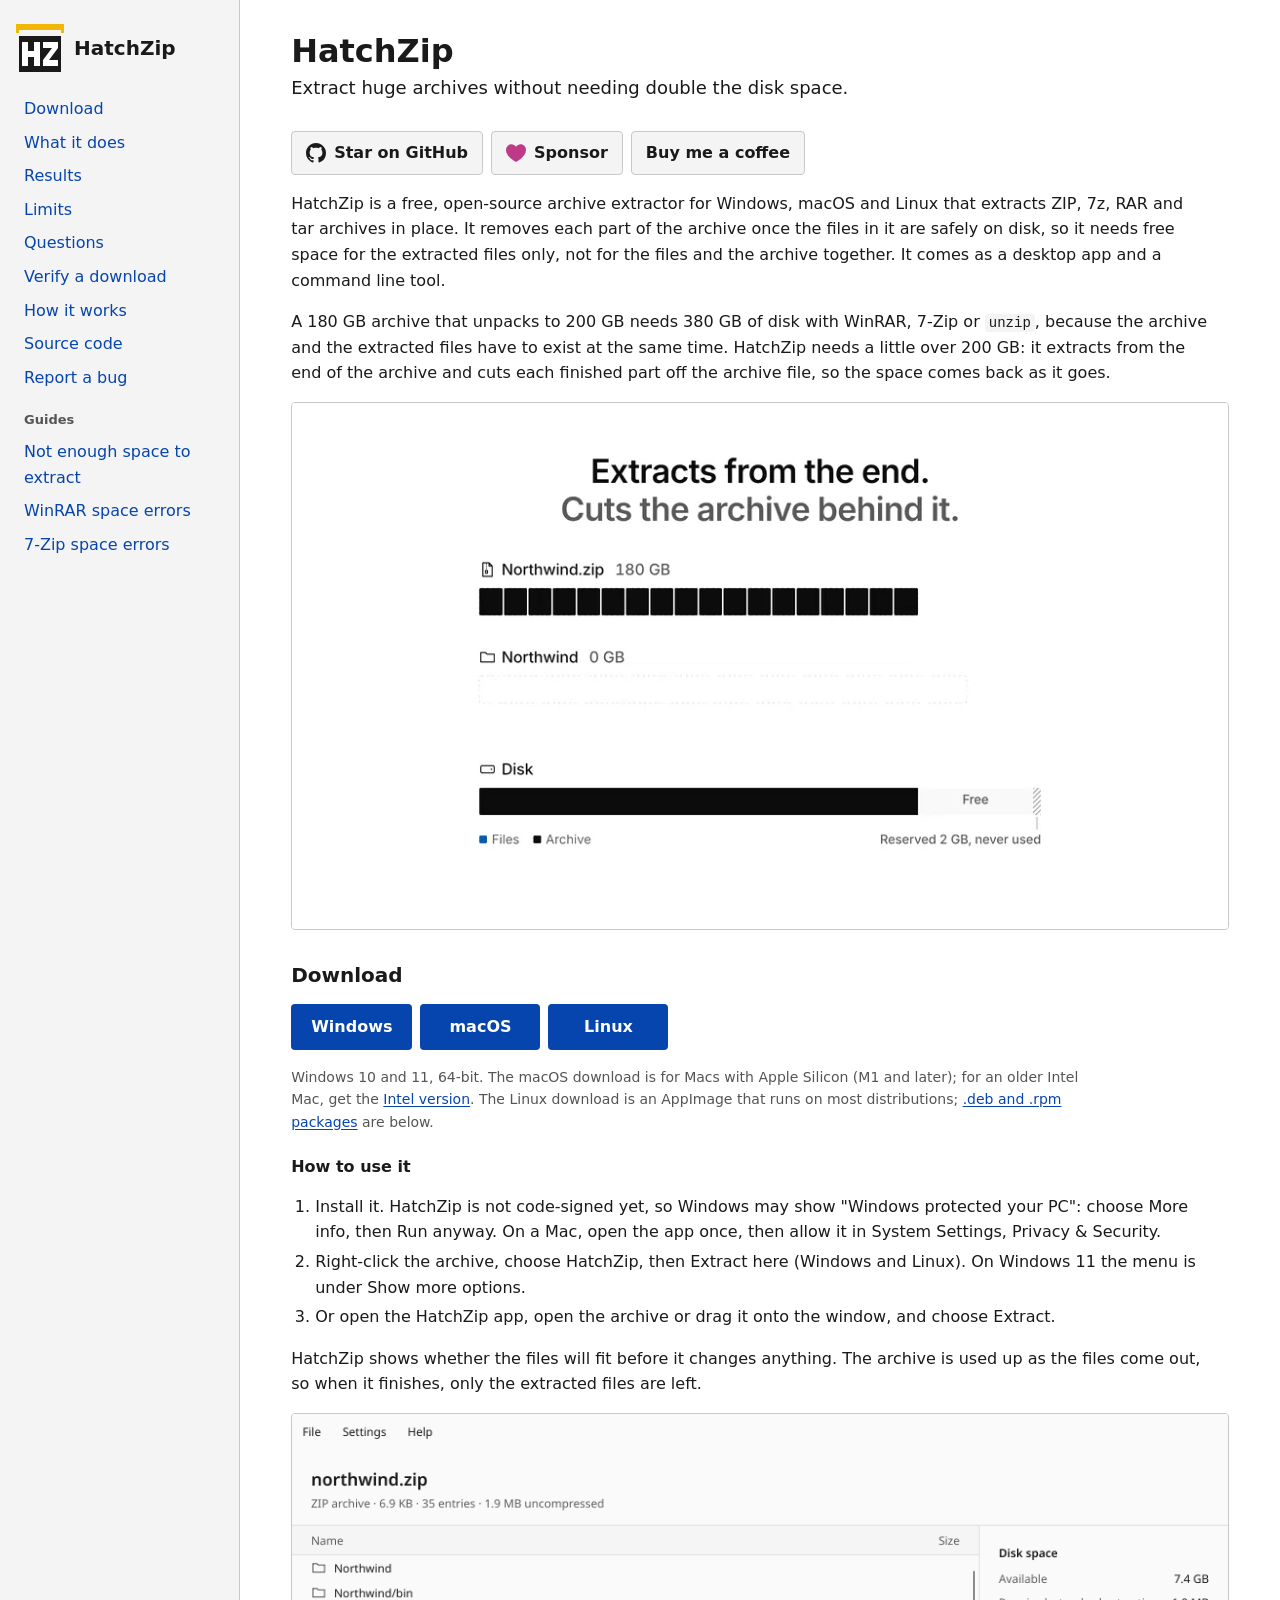
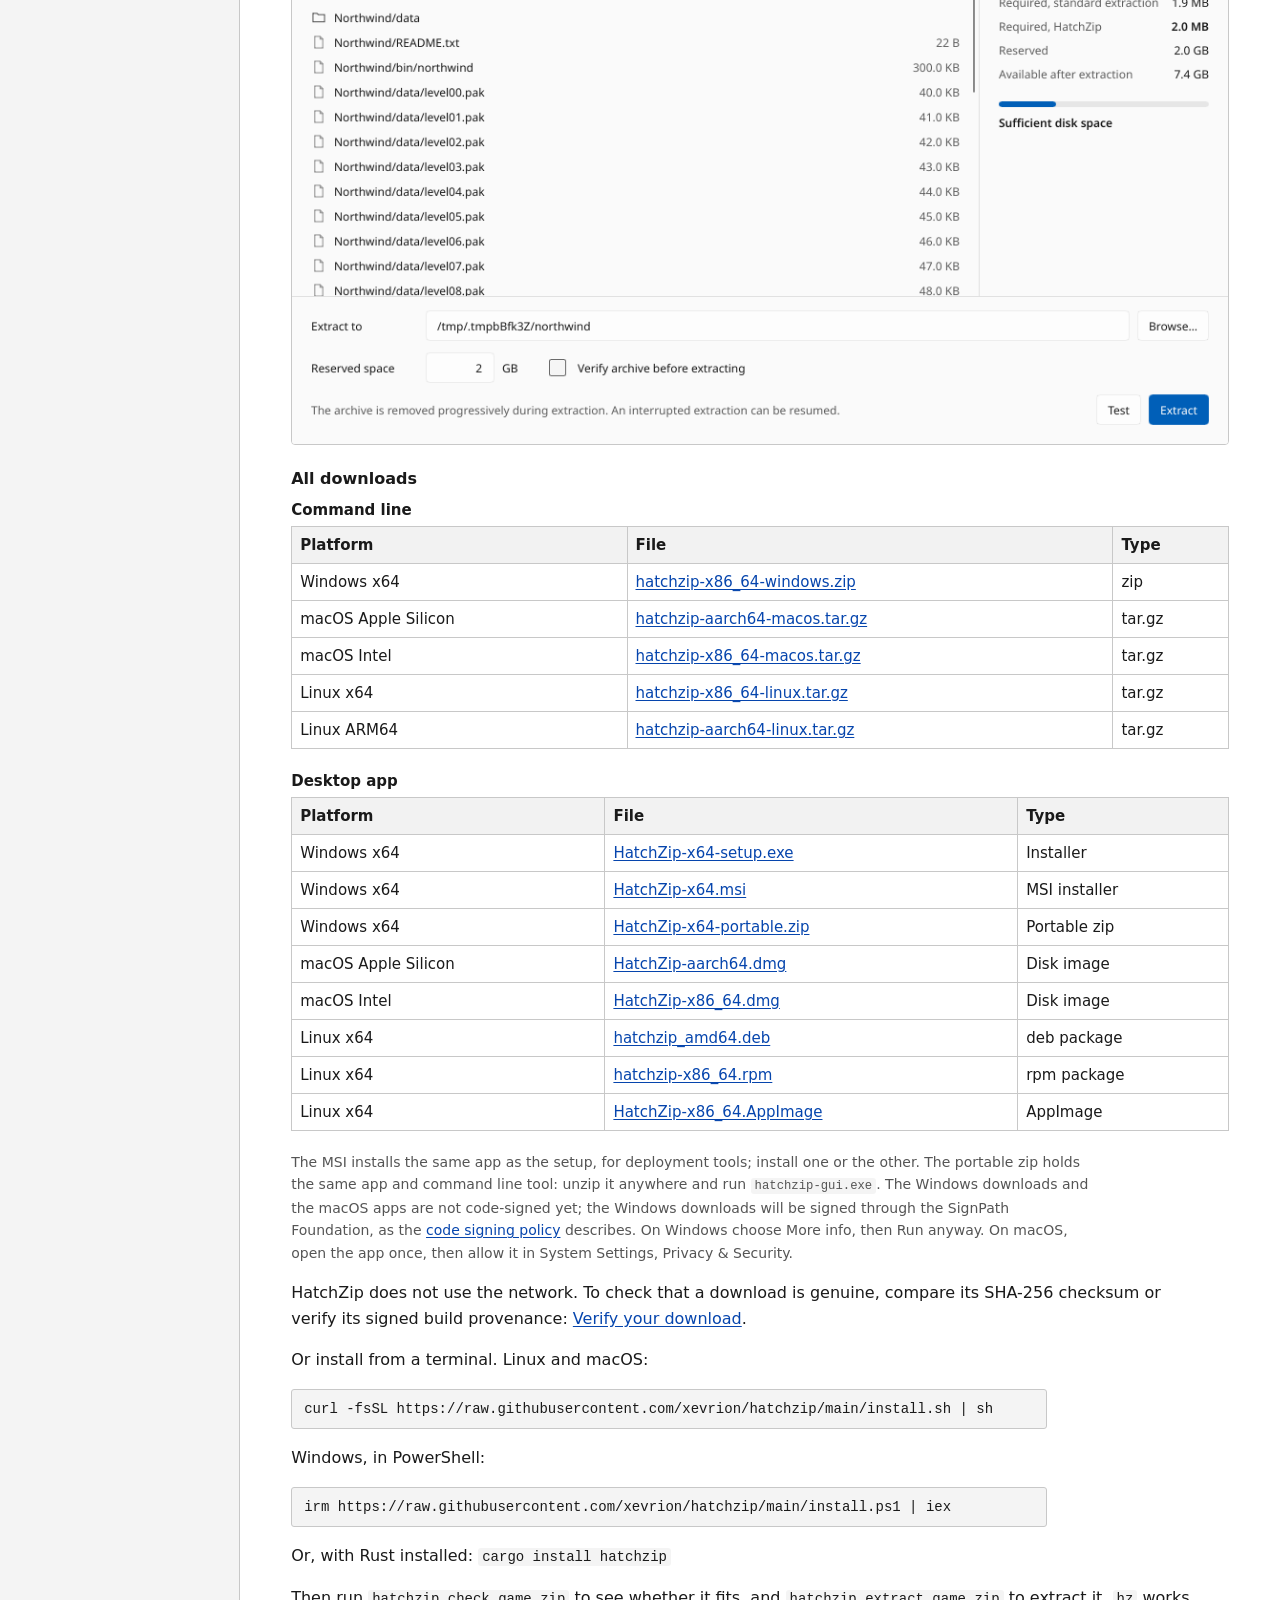
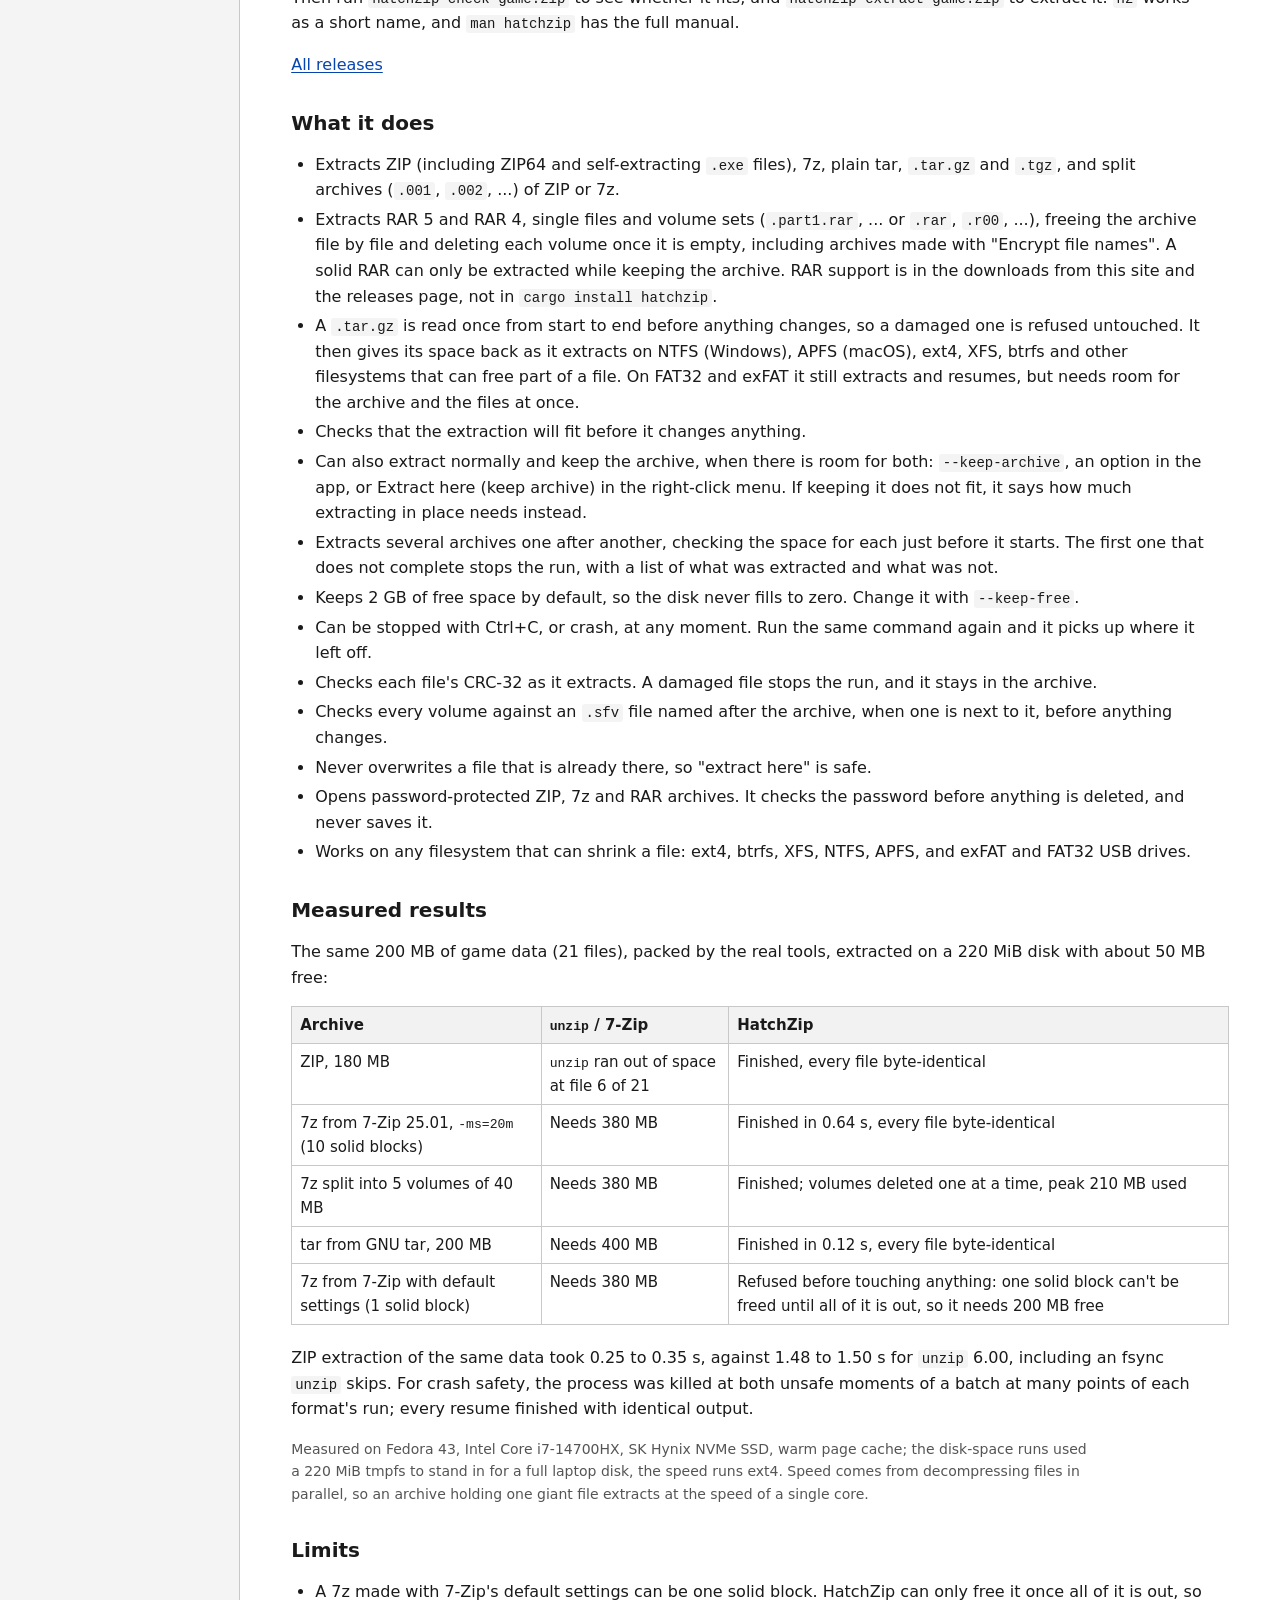
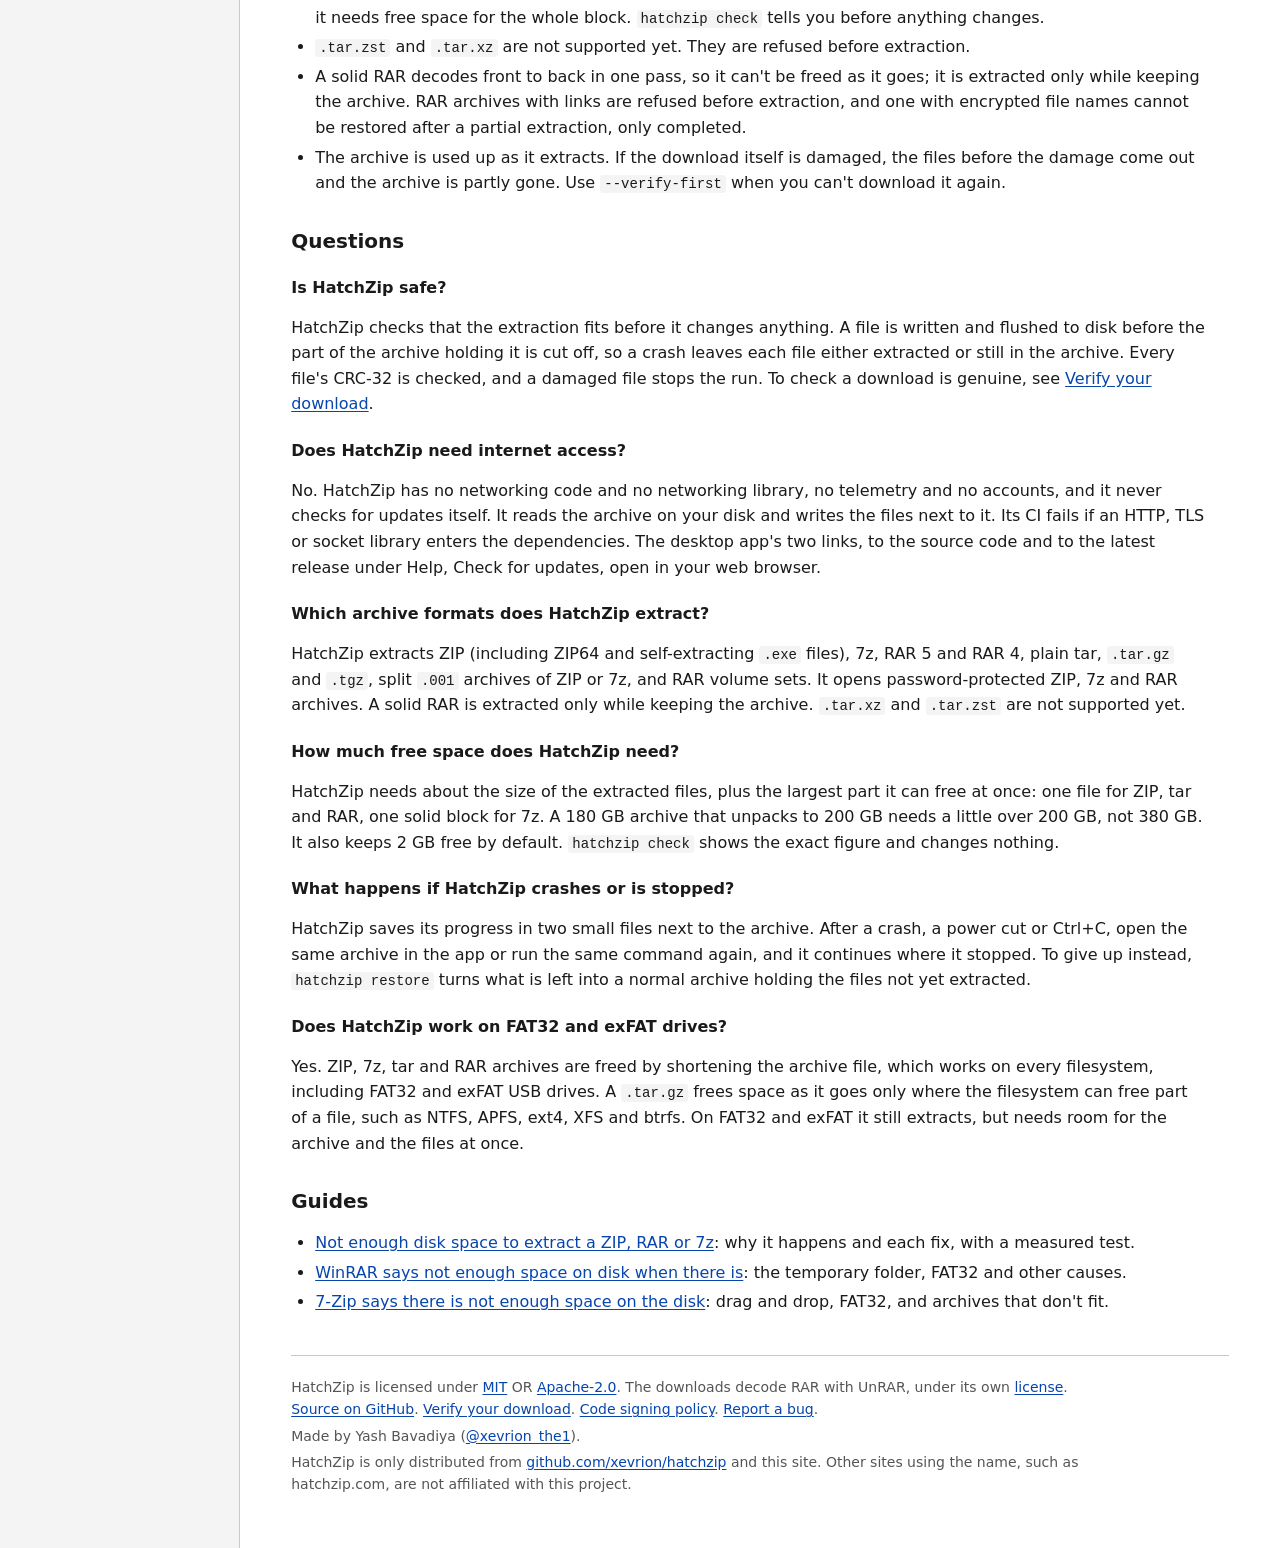
==== commit 523bc907: "docs: link Buy Me a Coffee instead of Ko-fi" ====
--- a/site/index.html
+++ b/site/index.html
@@ -29,10 +29,10 @@
 {"@type":"FAQPage","@id":"https://hatchzip.dev/#faq","mainEntity":[
 {"@type":"Question","name":"Is HatchZip safe?","acceptedAnswer":{"@type":"Answer","text":"HatchZip checks that the extraction fits before it changes anything. A file is written and flushed to disk before the part of the archive holding it is cut off, so a crash leaves each file either extracted or still in the archive. Every file's CRC-32 is checked, and a damaged file stops the run. To check a download is genuine, see Verify your download."}},
 {"@type":"Question","name":"Does HatchZip need internet access?","acceptedAnswer":{"@type":"Answer","text":"No. HatchZip has no networking code and no networking library, no telemetry and no accounts, and it never checks for updates itself. It reads the archive on your disk and writes the files next to it. Its CI fails if an HTTP, TLS or socket library enters the dependencies. The desktop app's two links, to the source code and to the latest release under Help, Check for updates, open in your web browser."}},
-{"@type":"Question","name":"Which archive formats does HatchZip extract?","acceptedAnswer":{"@type":"Answer","text":"HatchZip extracts ZIP (including ZIP64 and self-extracting .exe files), 7z, RAR 5 and RAR 4, plain tar, .tar.gz and .tgz, .tar.bz2, .tbz2 and .tbz, split .001 archives of ZIP, 7z, gzip tar or bzip2 tar, and RAR volume sets. It opens password-protected ZIP, 7z and RAR archives. A solid RAR is extracted only while keeping the archive. .tar.xz is supported with multiple blocks; unsupported checks, filters and concatenated xz streams are refused before extraction. .tar.zst is not supported yet."}},
+{"@type":"Question","name":"Which archive formats does HatchZip extract?","acceptedAnswer":{"@type":"Answer","text":"HatchZip extracts ZIP (including ZIP64 and self-extracting .exe files), 7z, RAR 5 and RAR 4, plain tar, .tar.gz and .tgz, split .001 archives of ZIP or 7z, and RAR volume sets. It opens password-protected ZIP, 7z and RAR archives. A solid RAR is extracted only while keeping the archive. .tar.xz and .tar.zst are not supported yet."}},
 {"@type":"Question","name":"How much free space does HatchZip need?","acceptedAnswer":{"@type":"Answer","text":"HatchZip needs about the size of the extracted files, plus the largest part it can free at once: one file for ZIP, tar and RAR, one solid block for 7z. A 180 GB archive that unpacks to 200 GB needs a little over 200 GB, not 380 GB. It also keeps 2 GB free by default. hatchzip check shows the exact figure and changes nothing."}},
 {"@type":"Question","name":"What happens if HatchZip crashes or is stopped?","acceptedAnswer":{"@type":"Answer","text":"HatchZip saves its progress in two small files next to the archive. After a crash, a power cut or Ctrl+C, open the same archive in the app or run the same command again, and it continues where it stopped. To give up instead, hatchzip restore turns what is left into a normal archive holding the files not yet extracted."}},
-{"@type":"Question","name":"Does HatchZip work on FAT32 and exFAT drives?","acceptedAnswer":{"@type":"Answer","text":"Yes. ZIP, 7z, tar and RAR archives are freed by shortening the archive file, which works on every filesystem, including FAT32 and exFAT USB drives. A .tar.gz or .tar.bz2 frees space as it goes only where the filesystem can free part of a file, such as NTFS, APFS, ext4, XFS and btrfs. On FAT32 and exFAT it still extracts, but needs room for the archive and the files at once."}}
+{"@type":"Question","name":"Does HatchZip work on FAT32 and exFAT drives?","acceptedAnswer":{"@type":"Answer","text":"Yes. ZIP, 7z, tar and RAR archives are freed by shortening the archive file, which works on every filesystem, including FAT32 and exFAT USB drives. A .tar.gz frees space as it goes only where the filesystem can free part of a file, such as NTFS, APFS, ext4, XFS and btrfs. On FAT32 and exFAT it still extracts, but needs room for the archive and the files at once."}}
 ]}
 ]}
 </script>
@@ -148,9 +148,9 @@
 <section aria-labelledby="features">
 <h2 id="features">What it does</h2>
 <ul>
-<li>Extracts ZIP (including ZIP64 and self-extracting <code>.exe</code> files), 7z, plain tar, <code>.tar.gz</code> and <code>.tgz</code>, <code>.tar.bz2</code>, <code>.tbz2</code> and <code>.tbz</code>, and split archives (<code>.001</code>, <code>.002</code>, ...) of ZIP, 7z, gzip tar or bzip2 tar.</li>
+<li>Extracts ZIP (including ZIP64 and self-extracting <code>.exe</code> files), 7z, plain tar, <code>.tar.gz</code> and <code>.tgz</code>, and split archives (<code>.001</code>, <code>.002</code>, ...) of ZIP or 7z.</li>
 <li>Extracts RAR 5 and RAR 4, single files and volume sets (<code>.part1.rar</code>, ... or <code>.rar</code>, <code>.r00</code>, ...), freeing the archive file by file and deleting each volume once it is empty, including archives made with "Encrypt file names". A solid RAR can only be extracted while keeping the archive. RAR support is in the downloads from this site and the releases page, not in <code>cargo install hatchzip</code>.</li>
-<li>A <code>.tar.gz</code> or <code>.tar.bz2</code> is read once from start to end before anything changes, so a damaged one is refused untouched. Bzip2 corruption, truncation, nonzero padding, trailing data and a bare bzip2 file without a tar are refused before extraction. It then gives its space back as it extracts on NTFS (Windows), APFS (macOS), ext4, XFS, btrfs and other filesystems that can free part of a file. On FAT32 and exFAT it still extracts and resumes, but needs room for the archive and the files at once.</li>
+<li>A <code>.tar.gz</code> is read once from start to end before anything changes, so a damaged one is refused untouched. It then gives its space back as it extracts on NTFS (Windows), APFS (macOS), ext4, XFS, btrfs and other filesystems that can free part of a file. On FAT32 and exFAT it still extracts and resumes, but needs room for the archive and the files at once.</li>
 <li>Checks that the extraction will fit before it changes anything.</li>
 <li>Can also extract normally and keep the archive, when there is room for both: <code>--keep-archive</code>, an option in the app, or Extract here (keep archive) in the right-click menu. If keeping it does not fit, it says how much extracting in place needs instead.</li>
 <li>Extracts several archives one after another, checking the space for each just before it starts. The first one that does not complete stops the run, with a list of what was extracted and what was not.</li>
@@ -200,13 +200,13 @@
 <h3>Does HatchZip need internet access?</h3>
 <p>No. HatchZip has no networking code and no networking library, no telemetry and no accounts, and it never checks for updates itself. It reads the archive on your disk and writes the files next to it. Its CI fails if an HTTP, TLS or socket library enters the dependencies. The desktop app's two links, to the source code and to the latest release under Help, Check for updates, open in your web browser.</p>
 <h3>Which archive formats does HatchZip extract?</h3>
-<p>HatchZip extracts ZIP (including ZIP64 and self-extracting <code>.exe</code> files), 7z, RAR 5 and RAR 4, plain tar, <code>.tar.gz</code> and <code>.tgz</code>, <code>.tar.bz2</code>, <code>.tbz2</code> and <code>.tbz</code>, split <code>.001</code> archives of ZIP, 7z, gzip tar or bzip2 tar, and RAR volume sets. It opens password-protected ZIP, 7z and RAR archives. A solid RAR is extracted only while keeping the archive. <code>.tar.xz</code> is supported with multiple blocks; unsupported checks, filters and concatenated xz streams are refused before extraction. <code>.tar.zst</code> is not supported yet.</p>
+<p>HatchZip extracts ZIP (including ZIP64 and self-extracting <code>.exe</code> files), 7z, RAR 5 and RAR 4, plain tar, <code>.tar.gz</code> and <code>.tgz</code>, split <code>.001</code> archives of ZIP or 7z, and RAR volume sets. It opens password-protected ZIP, 7z and RAR archives. A solid RAR is extracted only while keeping the archive. <code>.tar.xz</code> and <code>.tar.zst</code> are not supported yet.</p>
 <h3>How much free space does HatchZip need?</h3>
 <p>HatchZip needs about the size of the extracted files, plus the largest part it can free at once: one file for ZIP, tar and RAR, one solid block for 7z. A 180 GB archive that unpacks to 200 GB needs a little over 200 GB, not 380 GB. It also keeps 2 GB free by default. <code>hatchzip check</code> shows the exact figure and changes nothing.</p>
 <h3>What happens if HatchZip crashes or is stopped?</h3>
 <p>HatchZip saves its progress in two small files next to the archive. After a crash, a power cut or Ctrl+C, open the same archive in the app or run the same command again, and it continues where it stopped. To give up instead, <code>hatchzip restore</code> turns what is left into a normal archive holding the files not yet extracted.</p>
 <h3>Does HatchZip work on FAT32 and exFAT drives?</h3>
-<p>Yes. ZIP, 7z, tar and RAR archives are freed by shortening the archive file, which works on every filesystem, including FAT32 and exFAT USB drives. A <code>.tar.gz</code> or <code>.tar.bz2</code> frees space as it goes only where the filesystem can free part of a file, such as NTFS, APFS, ext4, XFS and btrfs. On FAT32 and exFAT it still extracts, but needs room for the archive and the files at once.</p>
+<p>Yes. ZIP, 7z, tar and RAR archives are freed by shortening the archive file, which works on every filesystem, including FAT32 and exFAT USB drives. A <code>.tar.gz</code> frees space as it goes only where the filesystem can free part of a file, such as NTFS, APFS, ext4, XFS and btrfs. On FAT32 and exFAT it still extracts, but needs room for the archive and the files at once.</p>
 </section>
 
 <section aria-labelledby="guides">
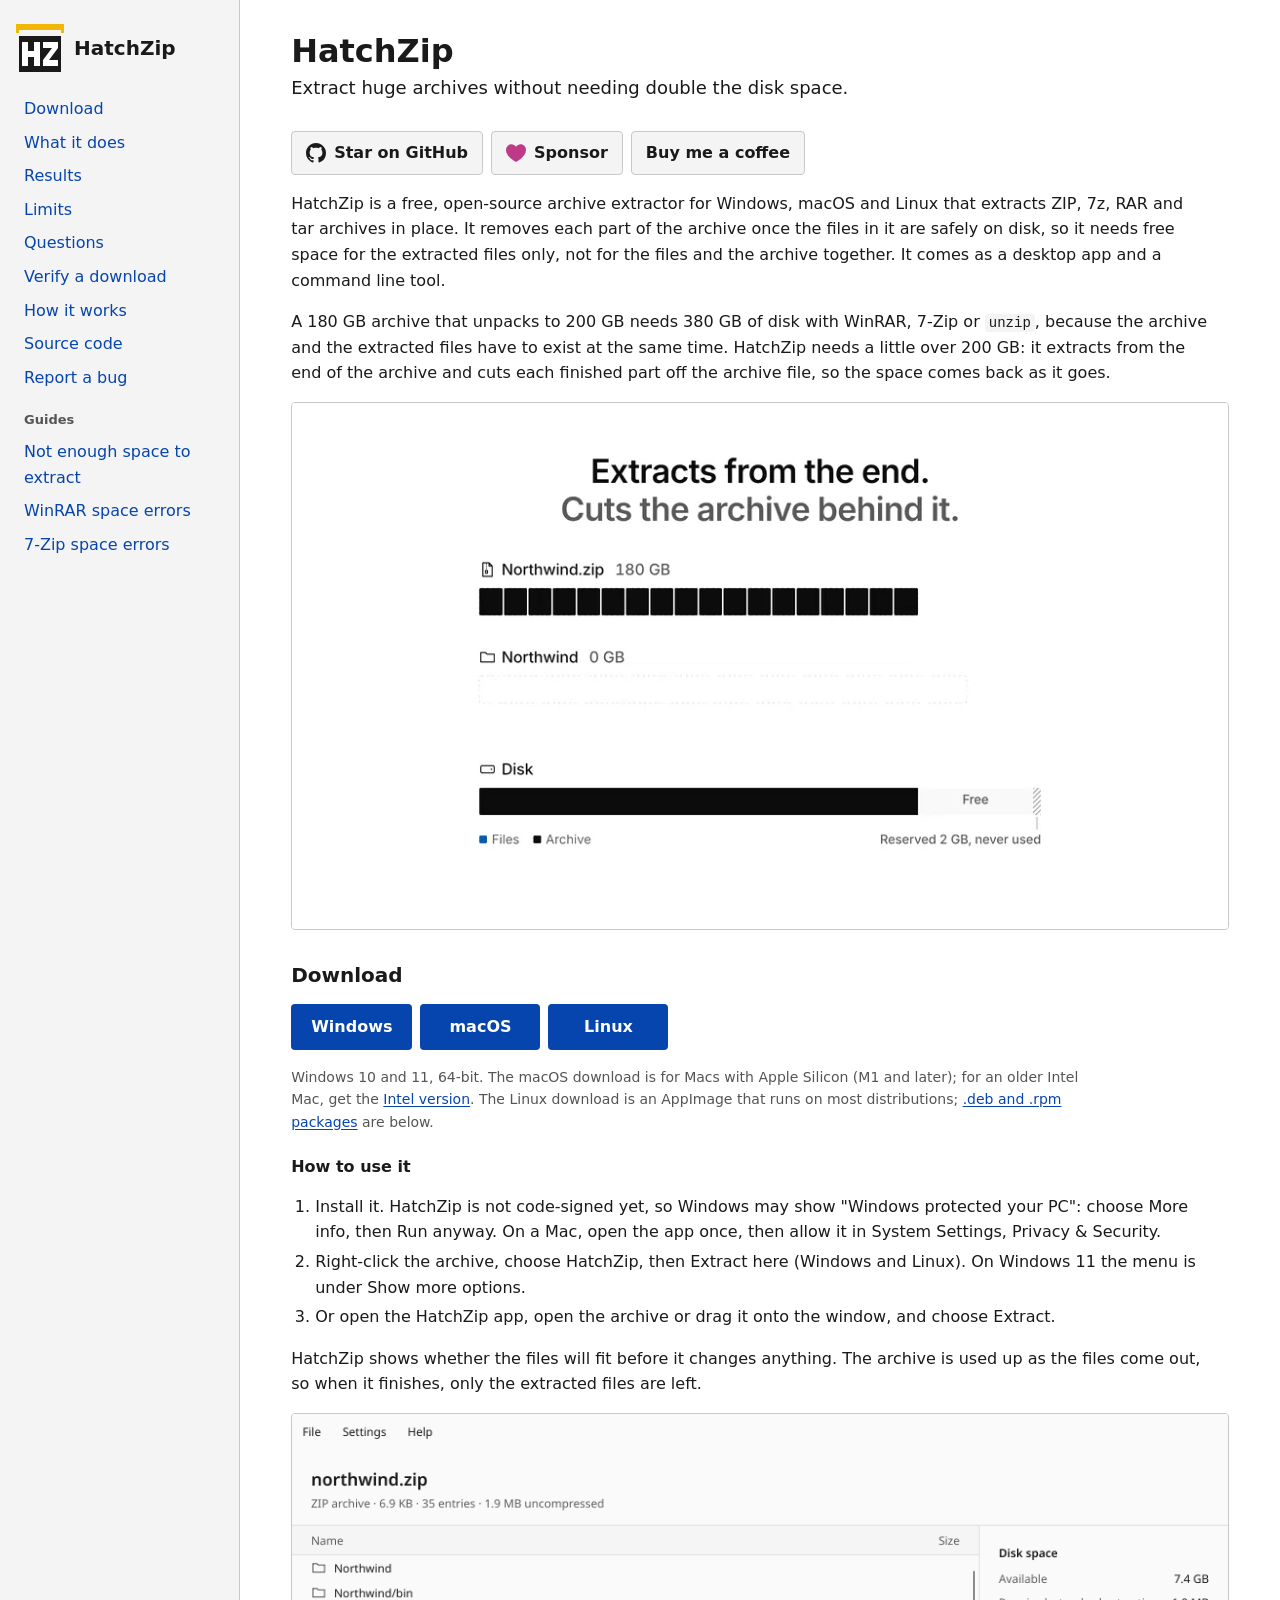
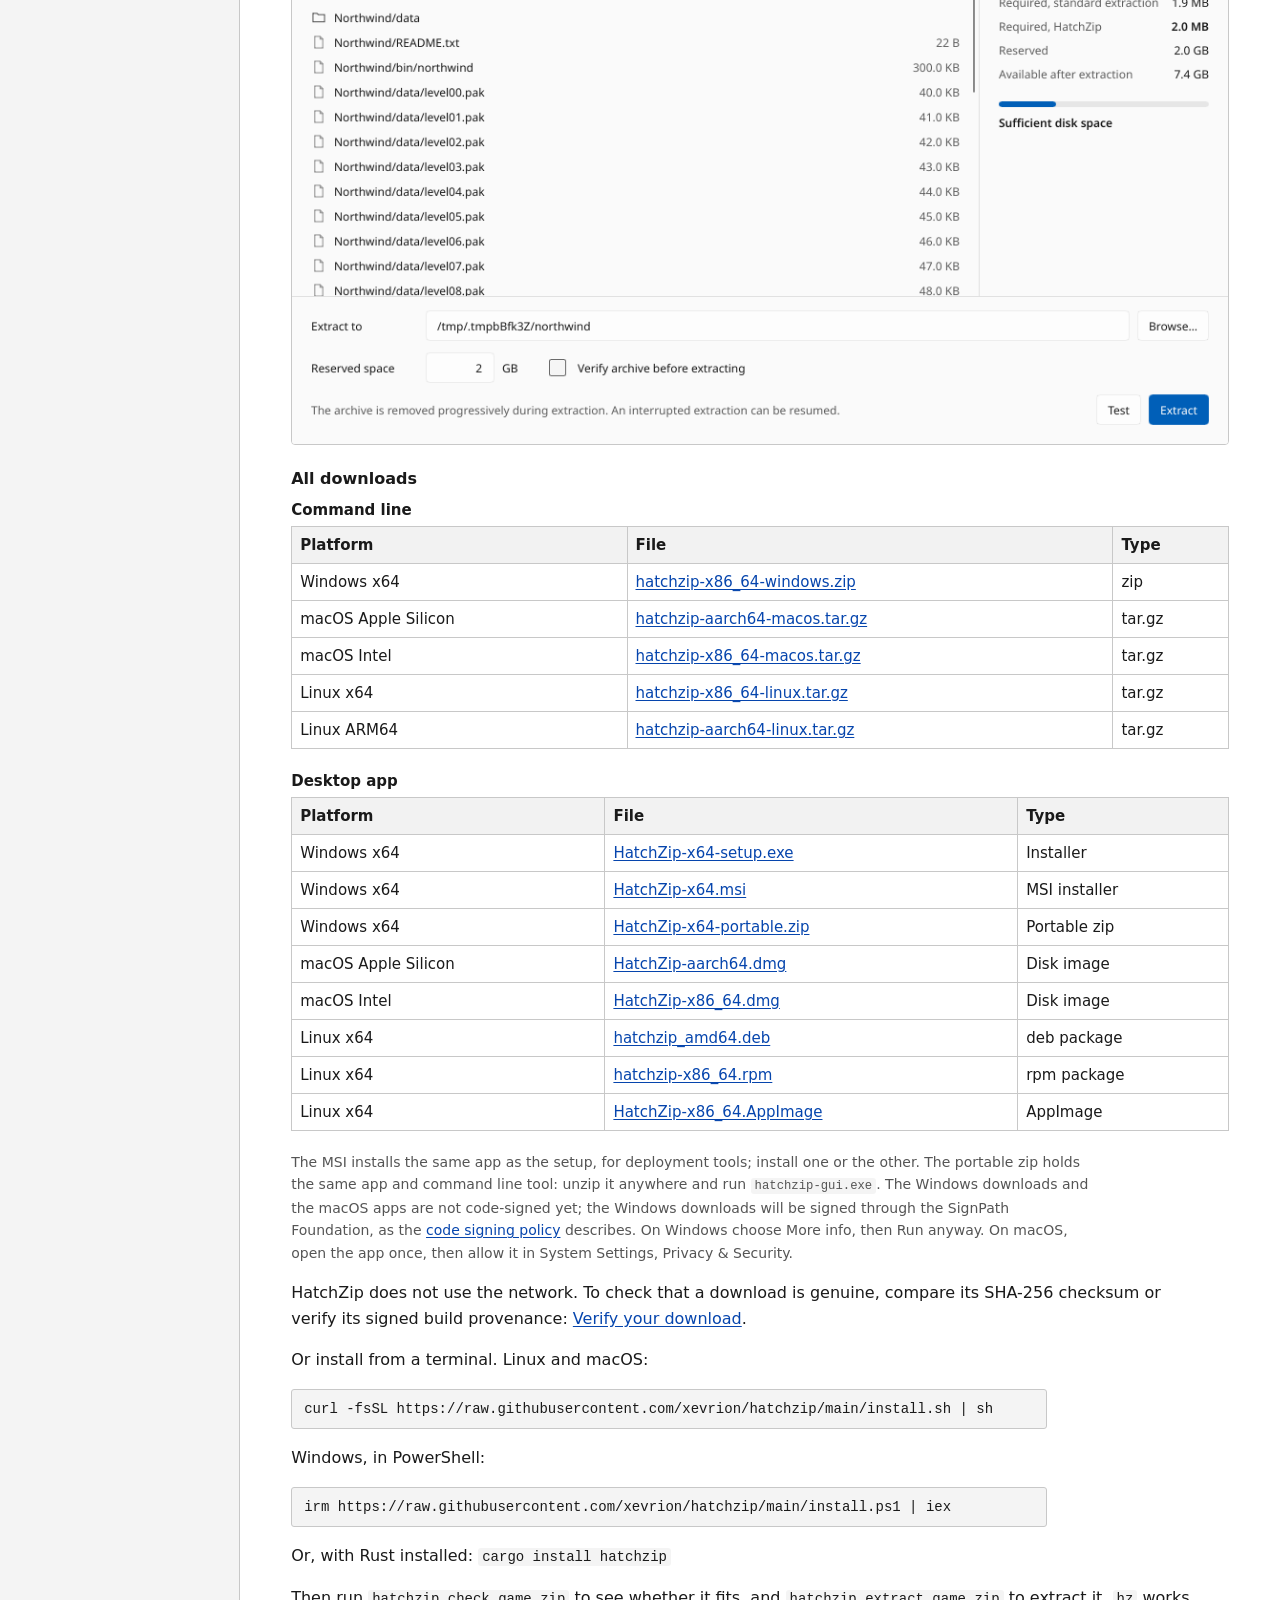
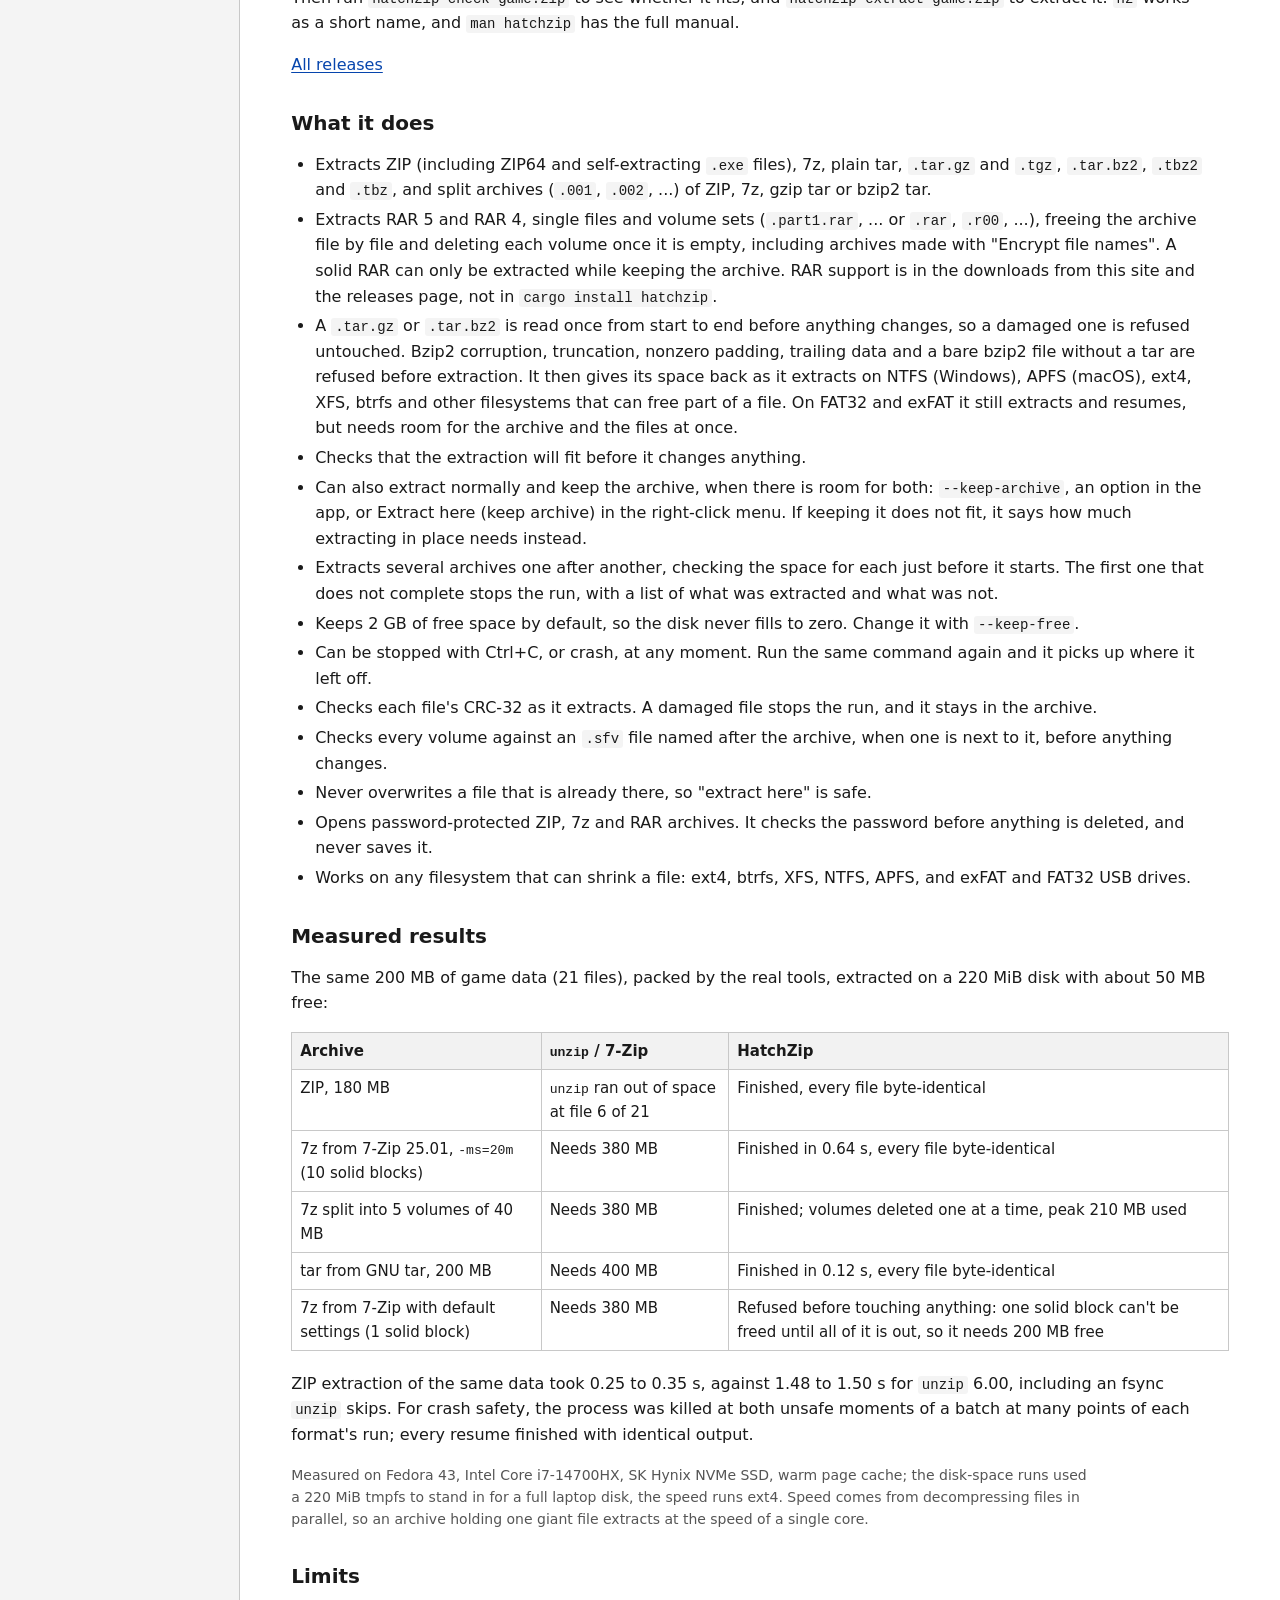
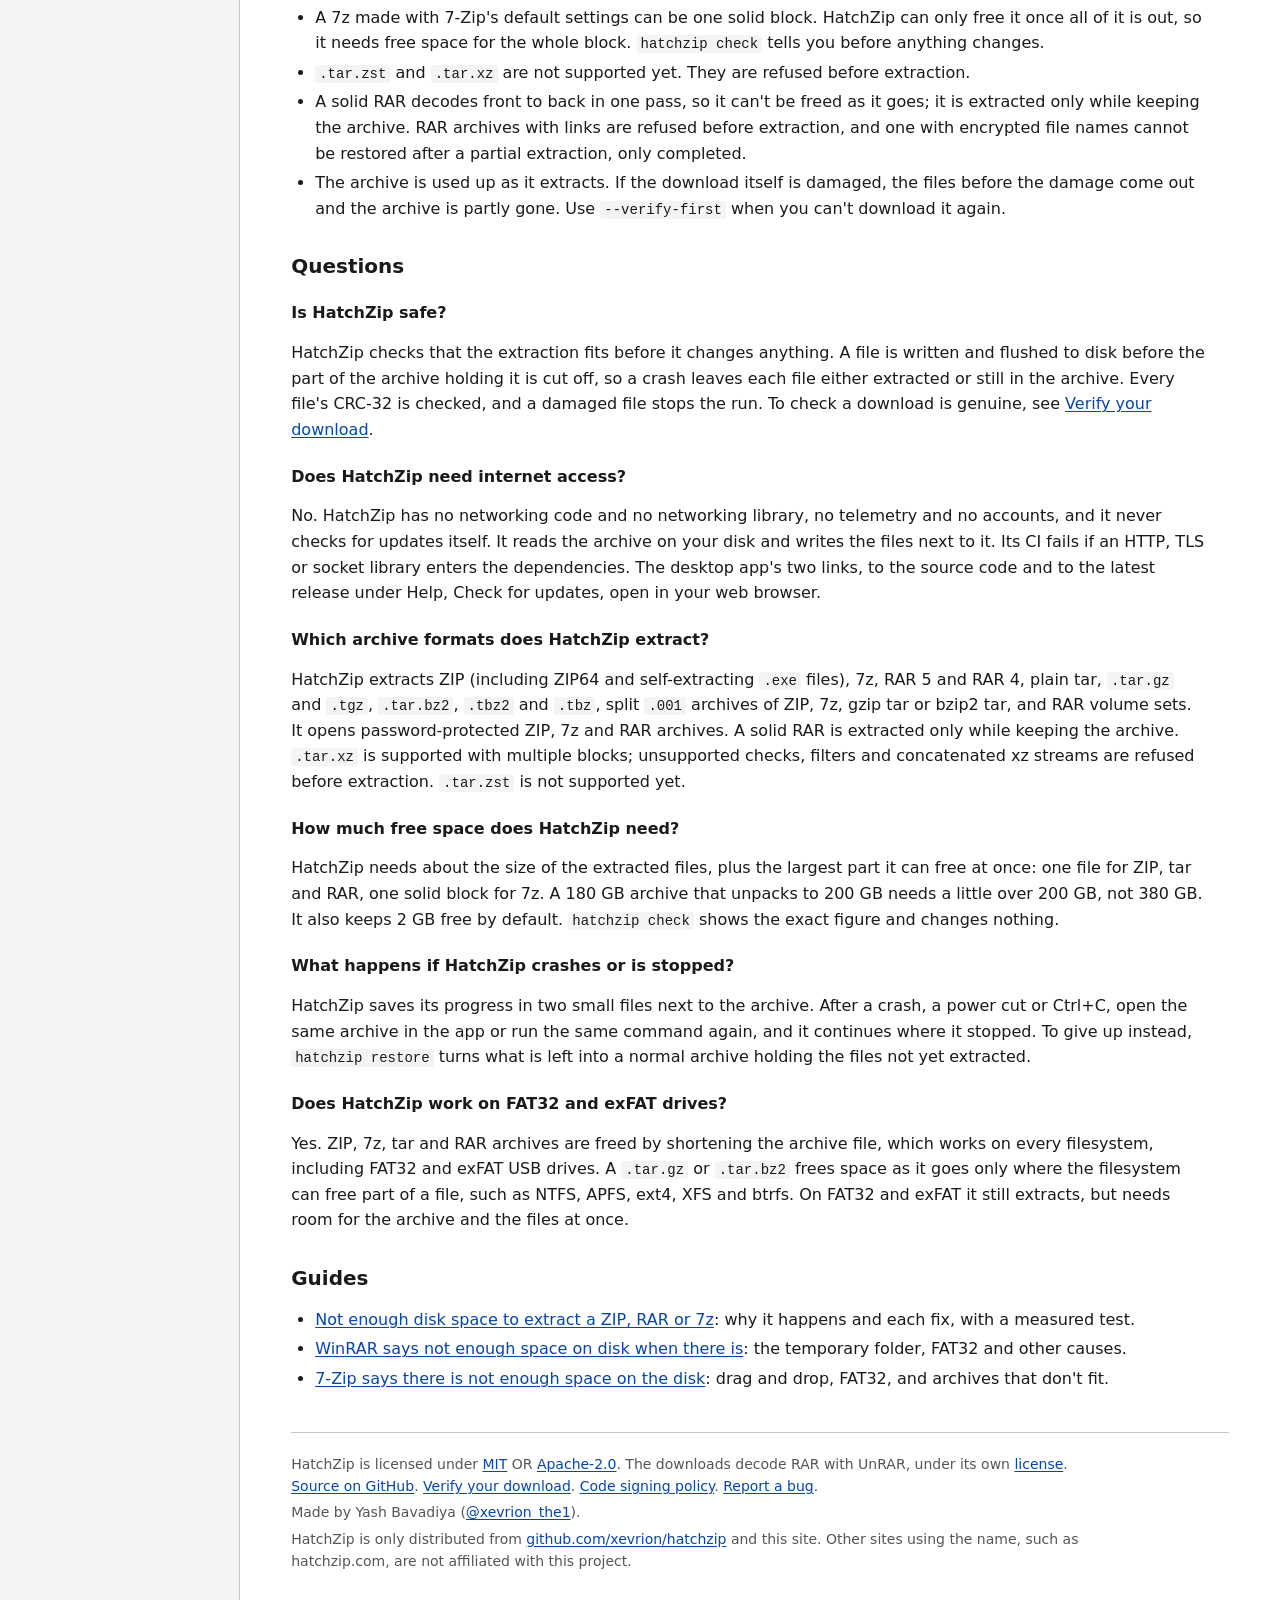
==== commit eaa19543: "Merge a34ed5d5f5d47d74b1980e1826ba4eb2d533bf09 into 25ca43c570f74975df749e71adb70fd3db1477fb" ====
--- a/site/index.html
+++ b/site/index.html
@@ -29,10 +29,10 @@
 {"@type":"FAQPage","@id":"https://hatchzip.dev/#faq","mainEntity":[
 {"@type":"Question","name":"Is HatchZip safe?","acceptedAnswer":{"@type":"Answer","text":"HatchZip checks that the extraction fits before it changes anything. A file is written and flushed to disk before the part of the archive holding it is cut off, so a crash leaves each file either extracted or still in the archive. Every file's CRC-32 is checked, and a damaged file stops the run. To check a download is genuine, see Verify your download."}},
 {"@type":"Question","name":"Does HatchZip need internet access?","acceptedAnswer":{"@type":"Answer","text":"No. HatchZip has no networking code and no networking library, no telemetry and no accounts, and it never checks for updates itself. It reads the archive on your disk and writes the files next to it. Its CI fails if an HTTP, TLS or socket library enters the dependencies. The desktop app's two links, to the source code and to the latest release under Help, Check for updates, open in your web browser."}},
-{"@type":"Question","name":"Which archive formats does HatchZip extract?","acceptedAnswer":{"@type":"Answer","text":"HatchZip extracts ZIP (including ZIP64 and self-extracting .exe files), 7z, RAR 5 and RAR 4, plain tar, .tar.gz and .tgz, split .001 archives of ZIP or 7z, and RAR volume sets. It opens password-protected ZIP, 7z and RAR archives. A solid RAR is extracted only while keeping the archive. .tar.xz and .tar.zst are not supported yet."}},
+{"@type":"Question","name":"Which archive formats does HatchZip extract?","acceptedAnswer":{"@type":"Answer","text":"HatchZip extracts ZIP (including ZIP64 and self-extracting .exe files), 7z, RAR 5 and RAR 4, plain tar, .tar.gz and .tgz, .tar.bz2, .tbz2 and .tbz, split .001 archives of ZIP, 7z, gzip tar or bzip2 tar, and RAR volume sets. It opens password-protected ZIP, 7z and RAR archives. A solid RAR is extracted only while keeping the archive. .tar.xz is supported with multiple blocks; unsupported checks, filters and concatenated xz streams are refused before extraction. .tar.zst is not supported yet."}},
 {"@type":"Question","name":"How much free space does HatchZip need?","acceptedAnswer":{"@type":"Answer","text":"HatchZip needs about the size of the extracted files, plus the largest part it can free at once: one file for ZIP, tar and RAR, one solid block for 7z. A 180 GB archive that unpacks to 200 GB needs a little over 200 GB, not 380 GB. It also keeps 2 GB free by default. hatchzip check shows the exact figure and changes nothing."}},
 {"@type":"Question","name":"What happens if HatchZip crashes or is stopped?","acceptedAnswer":{"@type":"Answer","text":"HatchZip saves its progress in two small files next to the archive. After a crash, a power cut or Ctrl+C, open the same archive in the app or run the same command again, and it continues where it stopped. To give up instead, hatchzip restore turns what is left into a normal archive holding the files not yet extracted."}},
-{"@type":"Question","name":"Does HatchZip work on FAT32 and exFAT drives?","acceptedAnswer":{"@type":"Answer","text":"Yes. ZIP, 7z, tar and RAR archives are freed by shortening the archive file, which works on every filesystem, including FAT32 and exFAT USB drives. A .tar.gz frees space as it goes only where the filesystem can free part of a file, such as NTFS, APFS, ext4, XFS and btrfs. On FAT32 and exFAT it still extracts, but needs room for the archive and the files at once."}}
+{"@type":"Question","name":"Does HatchZip work on FAT32 and exFAT drives?","acceptedAnswer":{"@type":"Answer","text":"Yes. ZIP, 7z, tar and RAR archives are freed by shortening the archive file, which works on every filesystem, including FAT32 and exFAT USB drives. A .tar.gz or .tar.bz2 frees space as it goes only where the filesystem can free part of a file, such as NTFS, APFS, ext4, XFS and btrfs. On FAT32 and exFAT it still extracts, but needs room for the archive and the files at once."}}
 ]}
 ]}
 </script>
@@ -148,9 +148,9 @@
 <section aria-labelledby="features">
 <h2 id="features">What it does</h2>
 <ul>
-<li>Extracts ZIP (including ZIP64 and self-extracting <code>.exe</code> files), 7z, plain tar, <code>.tar.gz</code> and <code>.tgz</code>, and split archives (<code>.001</code>, <code>.002</code>, ...) of ZIP or 7z.</li>
+<li>Extracts ZIP (including ZIP64 and self-extracting <code>.exe</code> files), 7z, plain tar, <code>.tar.gz</code> and <code>.tgz</code>, <code>.tar.bz2</code>, <code>.tbz2</code> and <code>.tbz</code>, and split archives (<code>.001</code>, <code>.002</code>, ...) of ZIP, 7z, gzip tar or bzip2 tar.</li>
 <li>Extracts RAR 5 and RAR 4, single files and volume sets (<code>.part1.rar</code>, ... or <code>.rar</code>, <code>.r00</code>, ...), freeing the archive file by file and deleting each volume once it is empty, including archives made with "Encrypt file names". A solid RAR can only be extracted while keeping the archive. RAR support is in the downloads from this site and the releases page, not in <code>cargo install hatchzip</code>.</li>
-<li>A <code>.tar.gz</code> is read once from start to end before anything changes, so a damaged one is refused untouched. It then gives its space back as it extracts on NTFS (Windows), APFS (macOS), ext4, XFS, btrfs and other filesystems that can free part of a file. On FAT32 and exFAT it still extracts and resumes, but needs room for the archive and the files at once.</li>
+<li>A <code>.tar.gz</code> or <code>.tar.bz2</code> is read once from start to end before anything changes, so a damaged one is refused untouched. Bzip2 corruption, truncation, nonzero padding, trailing data and a bare bzip2 file without a tar are refused before extraction. It then gives its space back as it extracts on NTFS (Windows), APFS (macOS), ext4, XFS, btrfs and other filesystems that can free part of a file. On FAT32 and exFAT it still extracts and resumes, but needs room for the archive and the files at once.</li>
 <li>Checks that the extraction will fit before it changes anything.</li>
 <li>Can also extract normally and keep the archive, when there is room for both: <code>--keep-archive</code>, an option in the app, or Extract here (keep archive) in the right-click menu. If keeping it does not fit, it says how much extracting in place needs instead.</li>
 <li>Extracts several archives one after another, checking the space for each just before it starts. The first one that does not complete stops the run, with a list of what was extracted and what was not.</li>
@@ -200,13 +200,13 @@
 <h3>Does HatchZip need internet access?</h3>
 <p>No. HatchZip has no networking code and no networking library, no telemetry and no accounts, and it never checks for updates itself. It reads the archive on your disk and writes the files next to it. Its CI fails if an HTTP, TLS or socket library enters the dependencies. The desktop app's two links, to the source code and to the latest release under Help, Check for updates, open in your web browser.</p>
 <h3>Which archive formats does HatchZip extract?</h3>
-<p>HatchZip extracts ZIP (including ZIP64 and self-extracting <code>.exe</code> files), 7z, RAR 5 and RAR 4, plain tar, <code>.tar.gz</code> and <code>.tgz</code>, split <code>.001</code> archives of ZIP or 7z, and RAR volume sets. It opens password-protected ZIP, 7z and RAR archives. A solid RAR is extracted only while keeping the archive. <code>.tar.xz</code> and <code>.tar.zst</code> are not supported yet.</p>
+<p>HatchZip extracts ZIP (including ZIP64 and self-extracting <code>.exe</code> files), 7z, RAR 5 and RAR 4, plain tar, <code>.tar.gz</code> and <code>.tgz</code>, <code>.tar.bz2</code>, <code>.tbz2</code> and <code>.tbz</code>, split <code>.001</code> archives of ZIP, 7z, gzip tar or bzip2 tar, and RAR volume sets. It opens password-protected ZIP, 7z and RAR archives. A solid RAR is extracted only while keeping the archive. <code>.tar.xz</code> is supported with multiple blocks; unsupported checks, filters and concatenated xz streams are refused before extraction. <code>.tar.zst</code> is not supported yet.</p>
 <h3>How much free space does HatchZip need?</h3>
 <p>HatchZip needs about the size of the extracted files, plus the largest part it can free at once: one file for ZIP, tar and RAR, one solid block for 7z. A 180 GB archive that unpacks to 200 GB needs a little over 200 GB, not 380 GB. It also keeps 2 GB free by default. <code>hatchzip check</code> shows the exact figure and changes nothing.</p>
 <h3>What happens if HatchZip crashes or is stopped?</h3>
 <p>HatchZip saves its progress in two small files next to the archive. After a crash, a power cut or Ctrl+C, open the same archive in the app or run the same command again, and it continues where it stopped. To give up instead, <code>hatchzip restore</code> turns what is left into a normal archive holding the files not yet extracted.</p>
 <h3>Does HatchZip work on FAT32 and exFAT drives?</h3>
-<p>Yes. ZIP, 7z, tar and RAR archives are freed by shortening the archive file, which works on every filesystem, including FAT32 and exFAT USB drives. A <code>.tar.gz</code> frees space as it goes only where the filesystem can free part of a file, such as NTFS, APFS, ext4, XFS and btrfs. On FAT32 and exFAT it still extracts, but needs room for the archive and the files at once.</p>
+<p>Yes. ZIP, 7z, tar and RAR archives are freed by shortening the archive file, which works on every filesystem, including FAT32 and exFAT USB drives. A <code>.tar.gz</code> or <code>.tar.bz2</code> frees space as it goes only where the filesystem can free part of a file, such as NTFS, APFS, ext4, XFS and btrfs. On FAT32 and exFAT it still extracts, but needs room for the archive and the files at once.</p>
 </section>
 
 <section aria-labelledby="guides">
